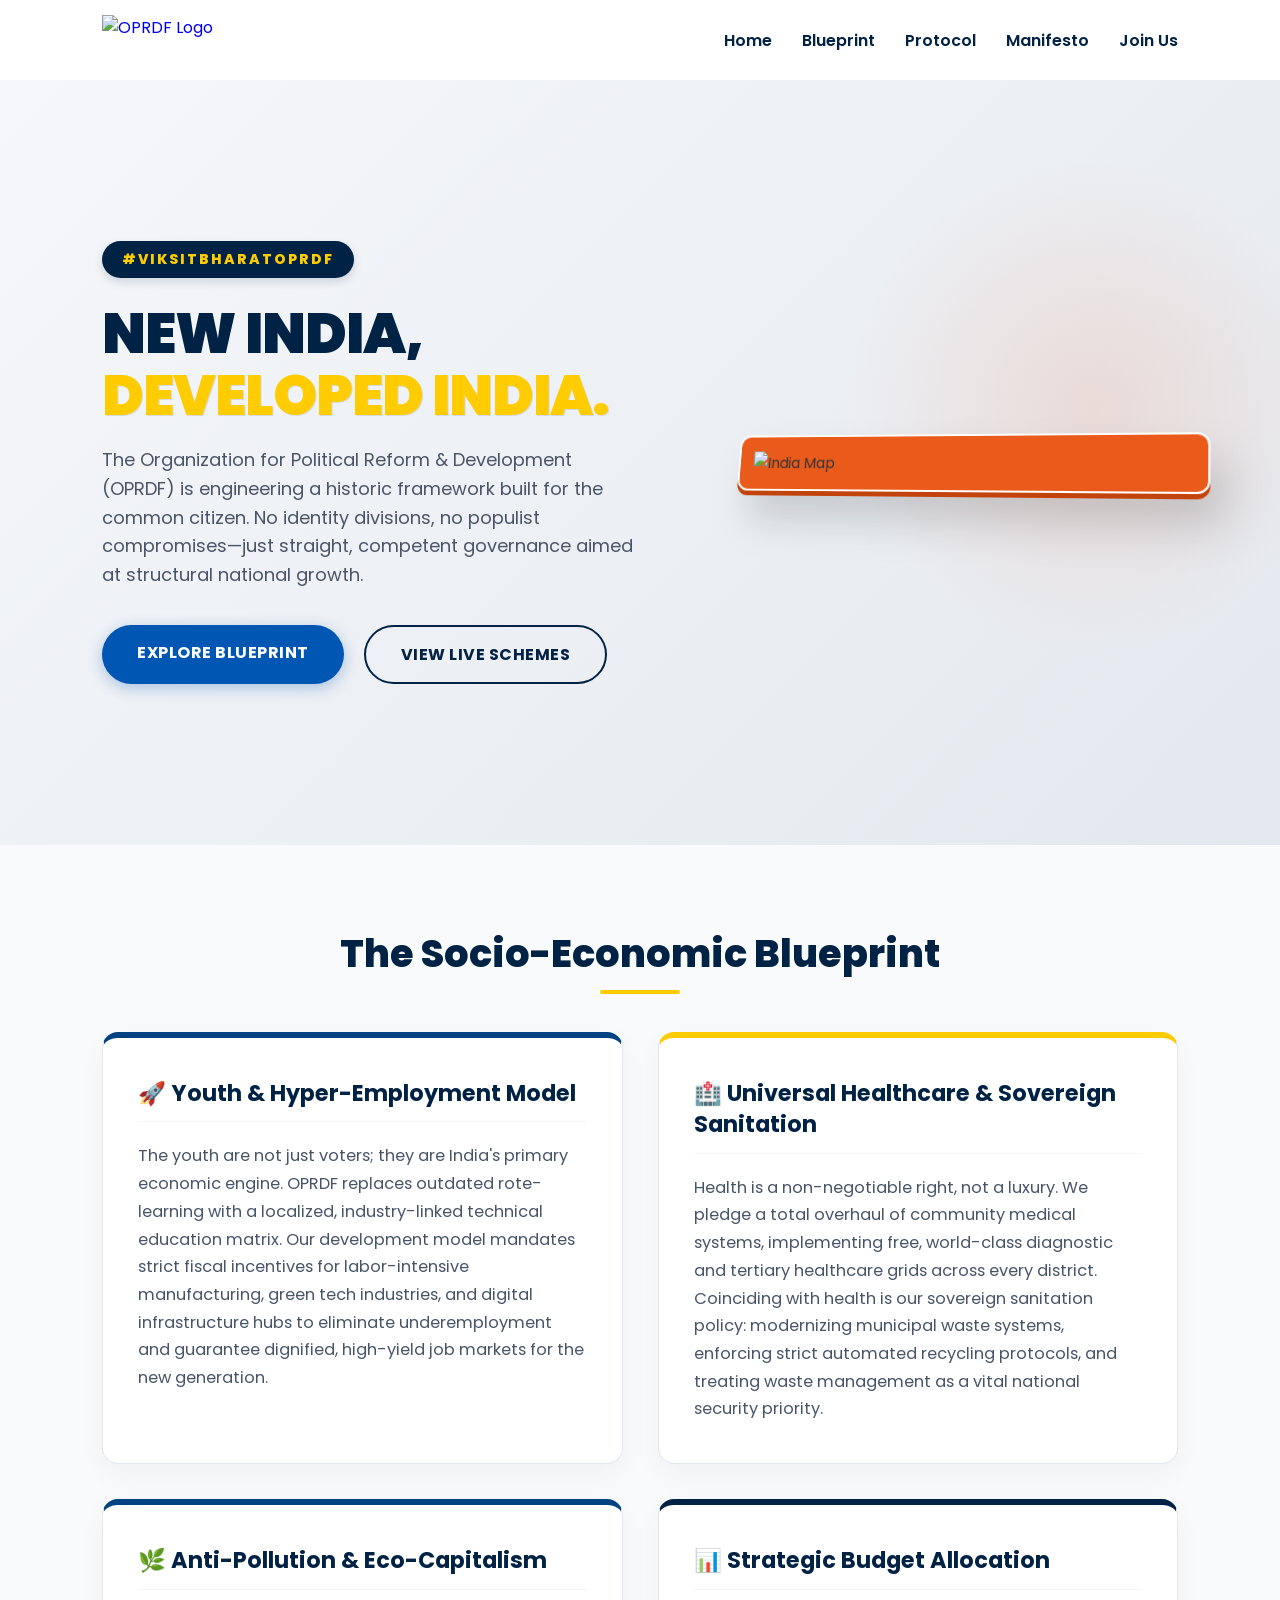
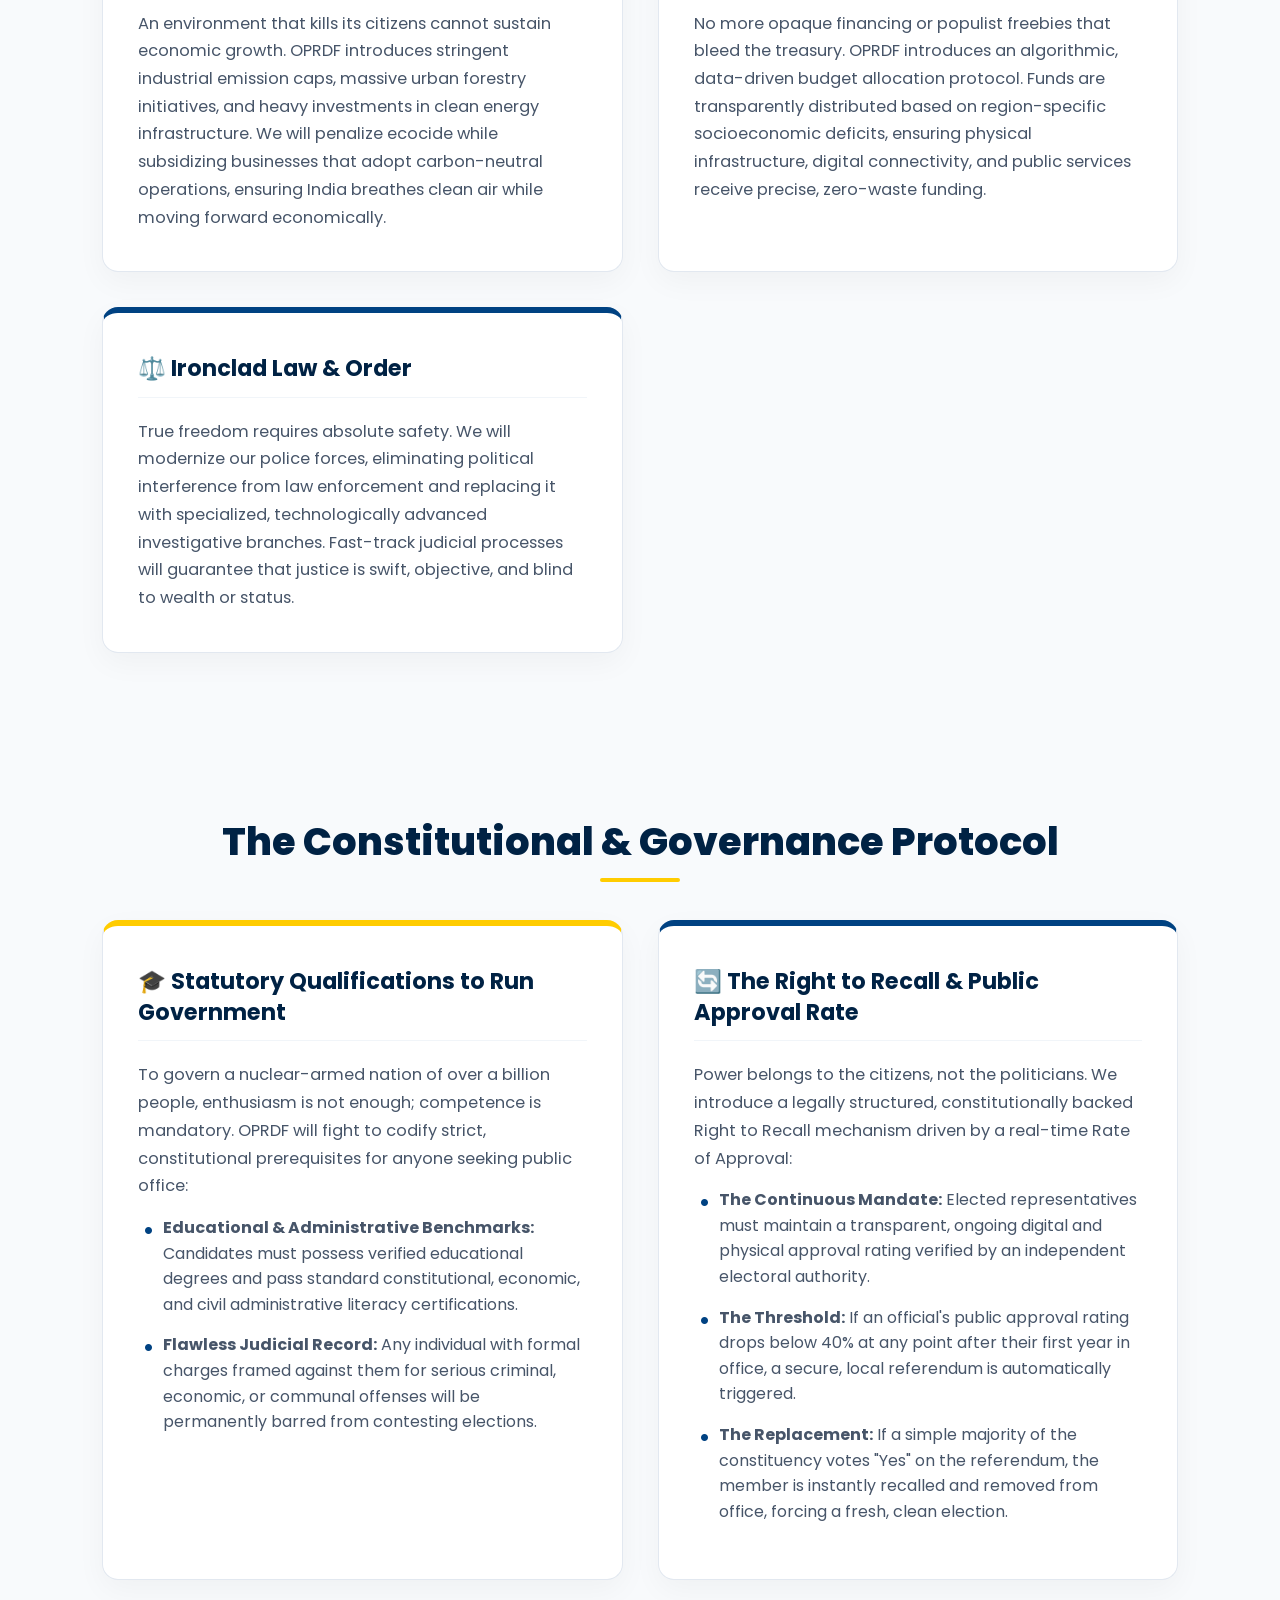
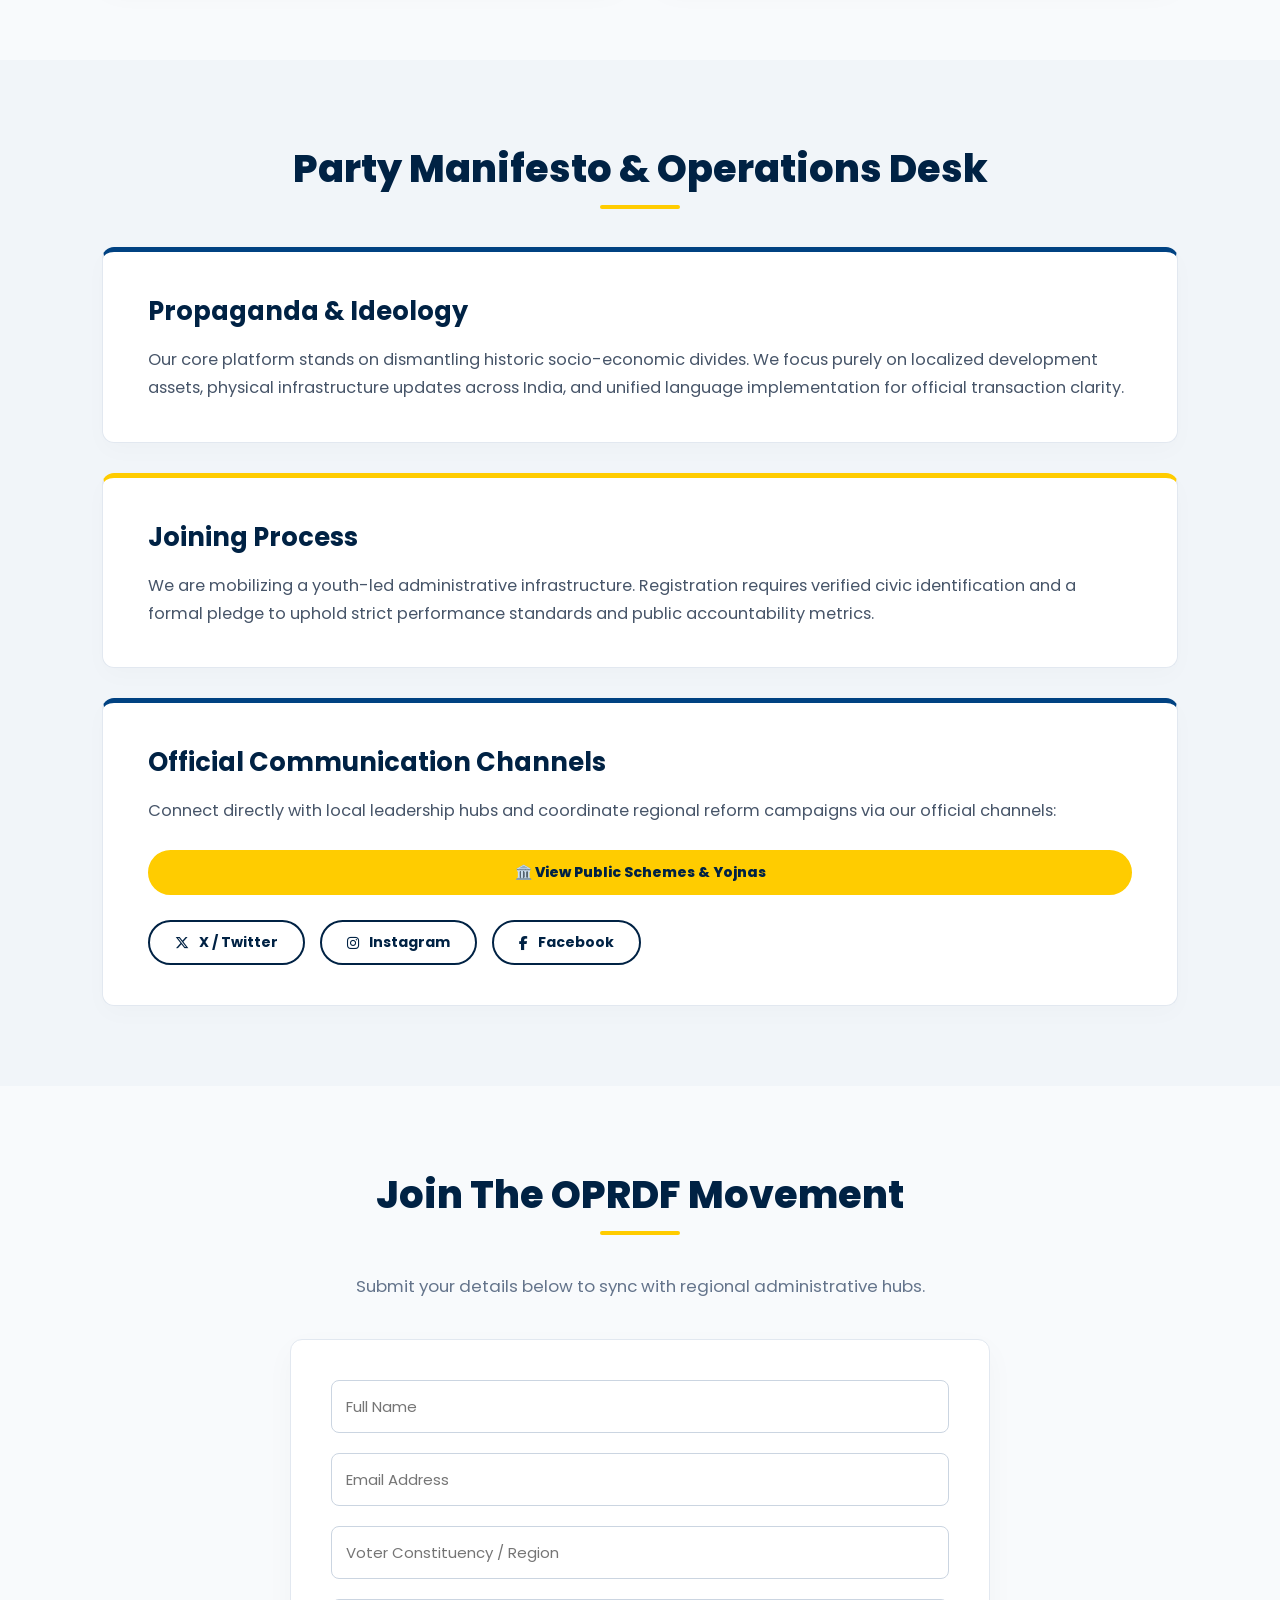
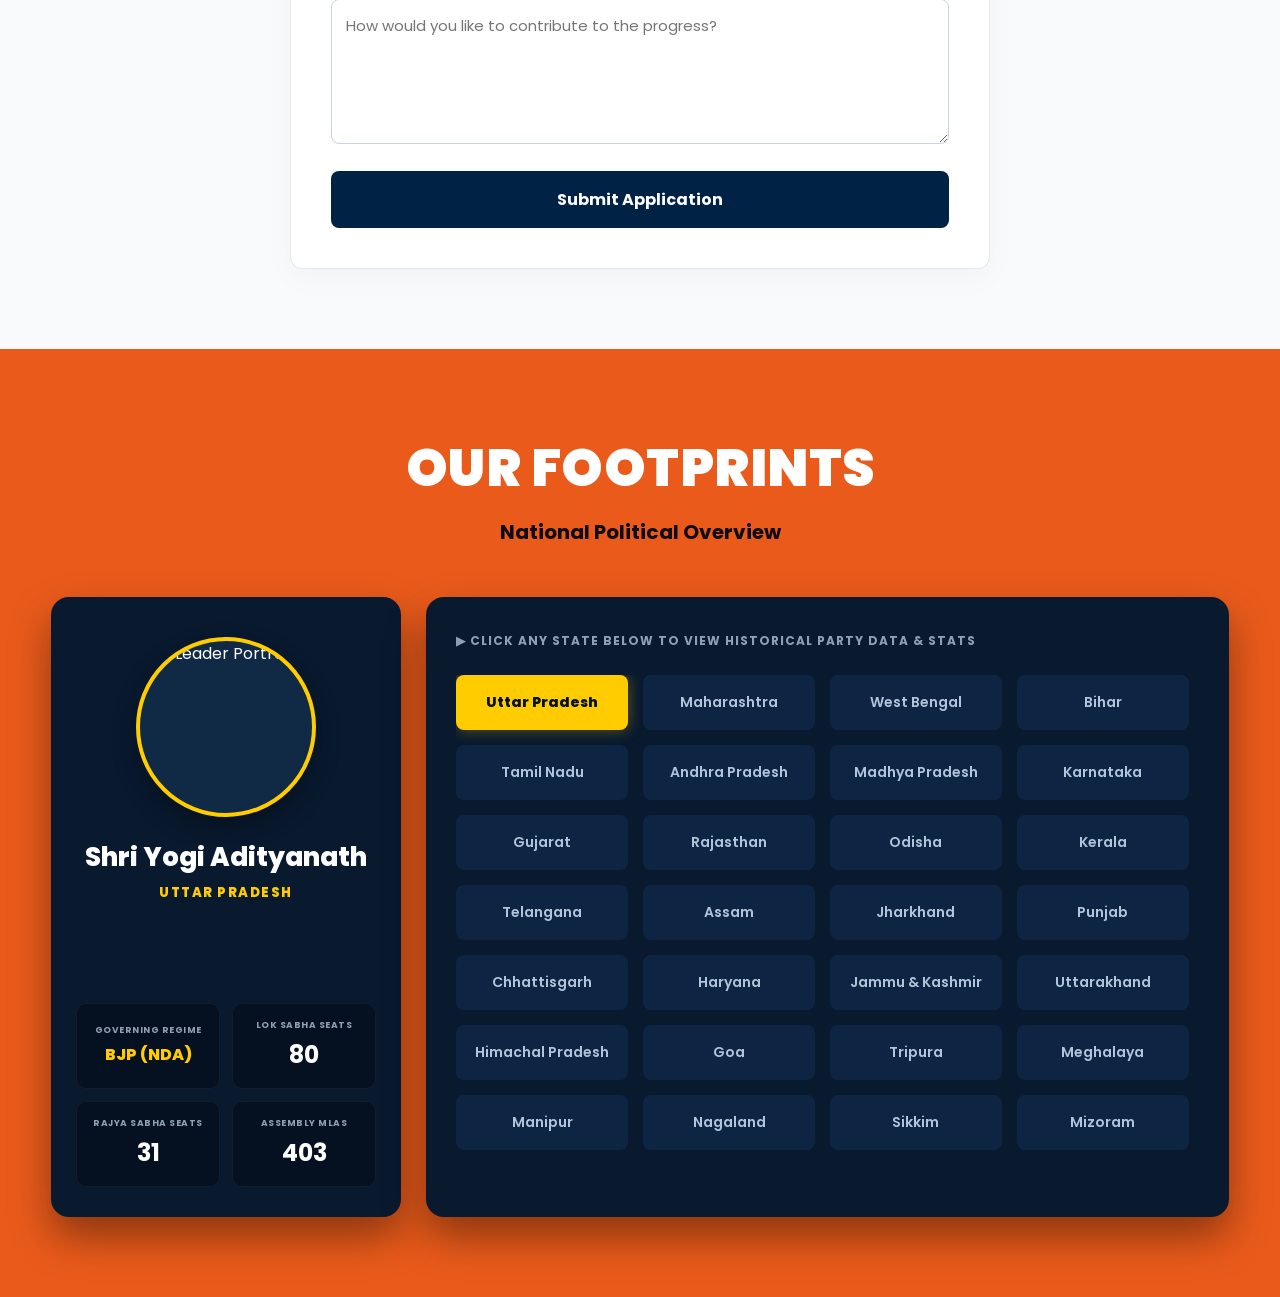
==== index.html @ 4ac74542 "Update index.html" ====
<!DOCTYPE html>
<html lang="en">
<head>
    <meta charset="UTF-8">
    <meta name="viewport" content="width=device-width, initial-scale=1.0">
    <title>OPRDF | Organization for Political Reform & Development</title>
    <!-- Font Awesome Icons -->
    <link rel="stylesheet" href="https://cdnjs.cloudflare.com/ajax/libs/font-awesome/6.4.2/css/all.min.css">
    <!-- Google Fonts -->
    <link href="https://fonts.googleapis.com/css2?family=Poppins:wght@400;600;700;800&display=swap" rel="stylesheet">
    <link rel="stylesheet" href="style.css">
</head>
<body>

    <!-- Header / Navbar Section -->
    <header class="header">
        <nav class="navbar">
            <a href="#" class="nav-logo">
                <!-- FIXED LOGO PATH BASED ON YOUR IMAGE LINK SCRIPT -->
                <img src="ChatGPT Image May 27, 2026, 12_05_41 AM_2.png" alt="OPRDF Logo" class="logo-img" style="height: 50px; max-width: 100%; object-fit: contain;">
            </a>
            <ul class="nav-menu">
                <li class="nav-item"><a href="#home" class="nav-link">Home</a></li>
                <li class="nav-item"><a href="#blueprint" class="nav-link">Blueprint</a></li>
                <li class="nav-item"><a href="#protocol" class="nav-link">Protocol</a></li>
                <li class="nav-item"><a href="#manifesto" class="nav-link">Manifesto</a></li>
                <li class="nav-item"><a href="#join" class="nav-link">Join Us</a></li>
            </ul>
        </nav>
    </header>

    <!-- Custom Wide-Screen Welcome Banner Block -->
    <style>
        .welcome-hero {
            position: relative;
            width: 100%;
            min-height: 85vh;
            background: linear-gradient(135deg, #f5f7fa 0%, #e4e8ee 100%);
            display: flex;
            align-items: center;
            padding: 40px 8%;
            overflow: hidden;
        }

        .welcome-container {
            max-width: 55%;
            z-index: 5;
        }

        .welcome-badge {
            display: inline-block;
            background: #002244;
            color: #ffcc00;
            font-size: 14px;
            font-weight: 800;
            text-transform: uppercase;
            padding: 8px 20px;
            border-radius: 30px;
            margin-bottom: 25px;
            letter-spacing: 2px;
            box-shadow: 0 4px 10px rgba(0, 34, 68, 0.15);
        }

        .welcome-container h1 {
            font-size: 56px;
            font-weight: 900;
            line-height: 1.1;
            color: #002244;
            margin-bottom: 20px;
            text-transform: uppercase;
            letter-spacing: -1px;
        }

        .welcome-container h1 span {
            color: #ffcc00;
            display: block;
            text-shadow: 1px 1px 0px rgba(0, 0, 0, 0.1);
        }

        .welcome-description {
            font-size: 18px;
            color: #4a5568;
            line-height: 1.6;
            margin-bottom: 35px;
            max-width: 90%;
        }

        .welcome-cta-group {
            display: flex;
            gap: 20px;
            flex-wrap: wrap;
        }

        .welcome-btn {
            padding: 15px 35px;
            font-size: 16px;
            font-weight: 700;
            border-radius: 30px;
            text-decoration: none;
            transition: 0.3s cubic-bezier(0.25, 0.8, 0.25, 1);
            text-transform: uppercase;
            letter-spacing: 0.5px;
        }

        .welcome-btn-primary {
            background: #0056b3;
            color: white;
            box-shadow: 0 4px 15px rgba(0, 86, 179, 0.3);
        }

        .welcome-btn-primary:hover {
            background: #002244;
            transform: translateY(-2px);
        }

        .welcome-btn-secondary {
            background: transparent;
            color: #002244;
            border: 2px solid #002244;
        }

        .welcome-btn-secondary:hover {
            background: #002244;
            color: white;
            transform: translateY(-2px);
        }

        /* 3D MAP REPLACEMENT WRAPPER */
        .map-3d-wrapper {
            position: absolute;
            right: 6%;
            top: 50%;
            transform: translateY(-50%) perspective(1000px) rotateY(-15deg) rotateX(10deg);
            width: 38%;
            height: auto;
            z-index: 2;
            filter: drop-shadow(15px 25px 20px rgba(0,0,0,0.15));
            transition: transform 0.5s ease;
        }
        
        .map-3d-wrapper:hover {
            transform: translateY(-52%) perspective(1000px) rotateY(-8deg) rotateX(5deg);
        }

        .map-3d-wrapper img {
            width: 100%;
            height: auto;
            display: block;
        }

        .bg-circle-accent {
            position: absolute;
            right: -5%;
            top: 10%;
            width: 500px;
            height: 500px;
            background: radial-gradient(circle, rgba(234, 91, 27, 0.12) 0%, transparent 70%);
            border-radius: 50%;
            z-index: 1;
        }

        @media (max-width: 992px) {
            .welcome-hero { padding: 80px 5%; min-height: auto; }
            .welcome-container { max-width: 100%; text-align: center; }
            .welcome-description { max-width: 100%; }
            .welcome-cta-group { justify-content: center; }
            .map-3d-wrapper { display: none; }
        }
    </style>

    <section class="welcome-hero" id="home">
        <div class="bg-circle-accent"></div>
        <div class="welcome-container">
            <span class="welcome-badge">#ViksitBharatOPRDF</span>
            <h1>New India, <span>Developed India.</span></h1>
            <p class="welcome-description">
                The Organization for Political Reform & Development (OPRDF) is engineering a historic framework built for the common citizen. No identity divisions, no populist compromises—just straight, competent governance aimed at structural national growth.
            </p>
            <div class="welcome-cta-group">
                <a href="#blueprint" class="welcome-btn welcome-btn-primary">Explore Blueprint</a>
                <a href="schemes.html" class="welcome-btn welcome-btn-secondary">View Live Schemes</a>
            </div>
        </div>
        
        <!-- REPLACED SILHOUETTE WITH A 3D-ORIENTED, ORANGE, WHITE-BORDERED MAP OF INDIA -->
        <div class="map-3d-wrapper">
            <img src="https://raw.githubusercontent.com/Anujsharma635/India-map-with-all-states-SVG/main/India_Map.svg" alt="India Map" style="filter: drop-shadow(0px 5px 0px #c2430c); background-color: #ea5b1b; padding: 15px; border-radius: 12px; border: 2px solid #ffffff;">
        </div>
    </section>

    <!-- SECTION: THE SOCIO-ECONOMIC BLUEPRINT -->
    <section class="blueprint-section" id="blueprint">
        <h2 class="section-title">The Socio-Economic Blueprint</h2>
        <div class="card-grid">
            <div class="protocol-card card-blue">
                <h3>🚀 Youth & Hyper-Employment Model</h3>
                <p>The youth are not just voters; they are India's primary economic engine. OPRDF replaces outdated rote-learning with a localized, industry-linked technical education matrix. Our development model mandates strict fiscal incentives for labor-intensive manufacturing, green tech industries, and digital infrastructure hubs to eliminate underemployment and guarantee dignified, high-yield job markets for the new generation.</p>
            </div>
            <div class="protocol-card card-yellow">
                <h3>🏥 Universal Healthcare & Sovereign Sanitation</h3>
                <p>Health is a non-negotiable right, not a luxury. We pledge a total overhaul of community medical systems, implementing free, world-class diagnostic and tertiary healthcare grids across every district. Coinciding with health is our sovereign sanitation policy: modernizing municipal waste systems, enforcing strict automated recycling protocols, and treating waste management as a vital national security priority.</p>
            </div>
            <div class="protocol-card card-blue">
                <h3>🌿 Anti-Pollution & Eco-Capitalism</h3>
                <p>An environment that kills its citizens cannot sustain economic growth. OPRDF introduces stringent industrial emission caps, massive urban forestry initiatives, and heavy investments in clean energy infrastructure. We will penalize ecocide while subsidizing businesses that adopt carbon-neutral operations, ensuring India breathes clean air while moving forward economically.</p>
            </div>
            <div class="protocol-card card-blue-dark">
                <h3>📊 Strategic Budget Allocation</h3>
                <p>No more opaque financing or populist freebies that bleed the treasury. OPRDF introduces an algorithmic, data-driven budget allocation protocol. Funds are transparently distributed based on region-specific socioeconomic deficits, ensuring physical infrastructure, digital connectivity, and public services receive precise, zero-waste funding.</p>
            </div>
            <div class="protocol-card card-blue">
                <h3>⚖️ Ironclad Law & Order</h3>
                <p>True freedom requires absolute safety. We will modernize our police forces, eliminating political interference from law enforcement and replacing it with specialized, technologically advanced investigative branches. Fast-track judicial processes will guarantee that justice is swift, objective, and blind to wealth or status.</p>
            </div>
        </div>
    </section>

    <!-- SECTION: THE CONSTITUTIONAL & GOVERNANCE PROTOCOL -->
    <section class="protocol-section" id="protocol">
        <h2 class="section-title">The Constitutional & Governance Protocol</h2>
        <div class="card-grid cols-2">
            <div class="protocol-card card-yellow">
                <h3>🎓 Statutory Qualifications to Run Government</h3>
                <p>To govern a nuclear-armed nation of over a billion people, enthusiasm is not enough; competence is mandatory. OPRDF will fight to codify strict, constitutional prerequisites for anyone seeking public office:</p>
                <ul>
                    <li><strong>Educational & Administrative Benchmarks:</strong> Candidates must possess verified educational degrees and pass standard constitutional, economic, and civil administrative literacy certifications.</li>
                    <li><strong>Flawless Judicial Record:</strong> Any individual with formal charges framed against them for serious criminal, economic, or communal offenses will be permanently barred from contesting elections.</li>
                </ul>
            </div>
            <div class="protocol-card card-blue">
                <h3>🔄 The Right to Recall & Public Approval Rate</h3>
                <p>Power belongs to the citizens, not the politicians. We introduce a legally structured, constitutionally backed Right to Recall mechanism driven by a real-time Rate of Approval:</p>
                <ul>
                    <li><strong>The Continuous Mandate:</strong> Elected representatives must maintain a transparent, ongoing digital and physical approval rating verified by an independent electoral authority.</li>
                    <li><strong>The Threshold:</strong> If an official's public approval rating drops below 40% at any point after their first year in office, a secure, local referendum is automatically triggered.</li>
                    <li><strong>The Replacement:</strong> If a simple majority of the constituency votes "Yes" on the referendum, the member is instantly recalled and removed from office, forcing a fresh, clean election.</li>
                </ul>
            </div>
        </div>
    </section>

    <!-- Party Manifesto & Operations Desk Section -->
    <section class="manifesto-section" id="manifesto">
        <h2 class="section-title">Party Manifesto & Operations Desk</h2>
        <div class="manifesto-stack">
            <div class="desk-card border-blue">
                <h3>Propaganda & Ideology</h3>
                <p>Our core platform stands on dismantling historic socio-economic divides. We focus purely on localized development assets, physical infrastructure updates across India, and unified language implementation for official transaction clarity.</p>
            </div>
            <div class="desk-card border-yellow">
                <h3>Joining Process</h3>
                <p>We are mobilizing a youth-led administrative infrastructure. Registration requires verified civic identification and a formal pledge to uphold strict performance standards and public accountability metrics.</p>
            </div>
            <div class="desk-card border-blue">
                <h3>Official Communication Channels</h3>
                <p>Connect directly with local leadership hubs and coordinate regional reform campaigns via our official channels:</p>
                <div class="social-box" style="margin-bottom: 15px;">
                    <a href="schemes.html" class="social-btn" style="background: #ffcc00; color: #002244; border-color: #ffcc00; font-weight: 800; width: 100%; display: block; text-align: center;">🏛️ View Public Schemes & Yojnas</a>
                </div>
                <div class="social-box">
                    <a href="https://x.com/OPRF85" target="_blank" class="social-btn"><i class="fab fa-x-twitter"></i> X / Twitter</a>
                    <a href="https://www.instagram.com/oprf85?igsh=MXFiMnk3N3o0d3JrNw==" target="_blank" class="social-btn"><i class="fab fa-instagram"></i> Instagram</a>
                    <a href="https://www.facebook.com/share/1HvWFKggaj/" target="_blank" class="social-btn"><i class="fab fa-facebook-f"></i> Facebook</a>
                </div>
            </div>
        </div>
    </section>

    <!-- Join The Movement Contact Form Section -->
    <section class="contact-section" id="join">
        <div class="contact-container">
            <h2 class="section-title">Join The OPRDF Movement</h2>
            <p class="contact-subtitle">Submit your details below to sync with regional administrative hubs.</p>
            <form class="contact-form" action="https://api.web3forms.com/submit" method="POST">
                <input type="hidden" name="access_key" value="6502e3ec-3cf4-4b66-96d8-5977c6d77f4b">
                <input type="hidden" name="subject" value="New OPRDF Movement Application!">
                <input type="checkbox" name="botcheck" class="hidden" style="display: none;">
                <div class="form-group">
                    <input type="text" name="Full Name" placeholder="Full Name" required>
                </div>
                <div class="form-group">
                    <input type="email" name="Email Address" placeholder="Email Address" required>
                </div>
                <div class="form-group">
                    <input type="text" name="Voter Constituency" placeholder="Voter Constituency / Region" required>
                </div>
                <div class="form-group">
                    <textarea name="Contribution Plan" placeholder="How would you like to contribute to the progress?" rows="5" required></textarea>
                </div>
                <button type="submit" class="form-submit-btn">Submit Application</button>
            </form>
        </div>
    </section>

    <!-- SECTION: DYNAMIC NATIONAL FOOTPRINTS MATRIX -->
    <style>
        .footprints-section {
            background: #ea5b1b; 
            background-image: linear-gradient(rgba(234, 91, 27, 0.92), rgba(234, 91, 27, 0.92)), url('https://raw.githubusercontent.com/Anujsharma635/India-map-with-all-states-SVG/main/India_Map.svg');
            background-size: cover;
            background-position: center;
            background-repeat: no-repeat;
            color: white;
            padding: 80px 4%;
            font-family: 'Segoe UI', Arial, sans-serif;
            position: relative;
        }

        .footprints-title-area {
            text-align: center;
            margin-bottom: 50px;
        }

        .footprints-title-area h2 {
            font-size: 52px;
            font-weight: 900;
            text-transform: uppercase;
            letter-spacing: 0.5px;
            margin: 0 0 10px 0;
            color: #ffffff;
        }

        .footprints-title-area p {
            color: #0d0c16;
            font-size: 20px;
            font-weight: 700;
            margin: 0;
        }

        .dashboard-layout {
            display: grid;
            grid-template-columns: 350px 1fr;
            gap: 25px;
            max-width: 1350px;
            margin: 0 auto;
        }

        .profile-display-card {
            background: #09192e;
            border-radius: 18px;
            padding: 40px 25px 30px 25px;
            display: flex;
            flex-direction: column;
            align-items: center;
            justify-content: flex-start;
            box-shadow: 0 20px 40px rgba(0,0,0,0.4);
            box-sizing: border-box;
        }

        .cm-portrait-container {
            text-align: center;
            width: 100%;
            margin-bottom: 35px;
        }

        .cm-image-frame {
            width: 180px;
            height: 180px;
            border-radius: 50%;
            border: 4px solid #ffcc00;
            margin: 0 auto 25px auto;
            background: #102a45; 
            display: flex;
            align-items: center;
            justify-content: center;
            overflow: hidden;
            box-shadow: 0 10px 25px rgba(0,0,0,0.3);
        }

        .cm-image-frame img {
            width: 100%;
            height: 100%;
            object-fit: cover;
        }

        .cm-name-label {
            font-size: 26px;
            font-weight: 800;
            color: #ffffff;
            margin-bottom: 8px;
            line-height: 1.2;
        }

        .cm-designation {
            font-size: 13px;
            color: #ffcc00;
            font-weight: 800;
            text-transform: uppercase;
            letter-spacing: 1.5px;
        }

        .profile-stats-grid {
            width: 100%;
            display: grid;
            grid-template-columns: repeat(2, 1fr);
            gap: 12px;
            margin-top: auto;
        }

        .stat-metric-box {
            background: #051020;
            padding: 16px 10px;
            border-radius: 10px;
            text-align: center;
            box-sizing: border-box;
            display: flex;
            flex-direction: column;
            justify-content: center;
            align-items: center;
            min-height: 85px;
        }

        .stat-metric-box span {
            display: block;
            font-size: 9px;
            color: #8fa0b5;
            font-weight: 700;
            text-transform: uppercase;
            letter-spacing: 0.5px;
            margin-bottom: 6px;
            line-height: 1.2;
        }

        .stat-metric-box strong {
            display: block;
            font-size: 24px;
            color: white;
            font-weight: 700;
        }

        .stat-metric-box .regime-text {
            font-size: 13px;
            color: #ffcc00;
            font-weight: 800;
        }

        .map-selection-interface {
            background: #09192e;
            border-radius: 18px;
            padding: 35px 30px;
            box-shadow: 0 20px 40px rgba(0,0,0,0.4);
            box-sizing: border-box;
            display: flex;
            flex-direction: column;
        }

        .interface-instruction {
            font-size: 12px;
            text-transform: uppercase;
            letter-spacing: 1px;
            color: #8fa0b5;
            margin-bottom: 25px;
            font-weight: 700;
        }

        .states-interactive-grid {
            display: grid;
            grid-template-columns: repeat(4, 1fr);
            gap: 15px;
            max-height: 480px;
            overflow-y: auto;
            padding-right: 10px;
        }

        .states-interactive-grid::-webkit-scrollbar {
            width: 6px;
        }
        .states-interactive-grid::-webkit-scrollbar-track {
            background: #051020;
            border-radius: 4px;
        }
        .states-interactive-grid::-webkit-scrollbar-thumb {
            background: #1b355a;
            border-radius: 4px;
        }

        .state-clickable-card {
            background: #0d2543;
            padding: 18px 10px;
            border-radius: 8px;
            text-align: center;
            cursor: pointer;
            transition: all 0.15s ease;
            font-size: 14px;
            font-weight: 600;
            color: #b1c4da;
            display: flex;
            align-items: center;
            justify-content: center;
            box-sizing: border-box;
            min-height: 55px;
        }

        .state-clickable-card:hover {
            background: #12335c;
            color: #ffffff;
        }

        .state-clickable-card.active-state {
            background: #ffcc00;
            color: #051020;
            font-weight: 800;
            box-shadow: 0 0 15px rgba(255, 204, 0, 0.35);
        }

        @media (max-width: 1150px) {
            .states-interactive-grid { grid-template-columns: repeat(3, 1fr); }
        }

        @media (max-width: 992px) {
            .dashboard-layout { grid-template-columns: 1fr; gap: 30px; }
            .profile-display-card { min-height: auto; }
            .states-interactive-grid { grid-template-columns: repeat(4, 1fr); }
        }

        @media (max-width: 768px) {
            .states-interactive-grid { grid-template-columns: repeat(2, 1fr); }
            .footprints-title-area h2 { font-size: 38px; }
        }
    </style>

    <section class="footprints-section" id="footprints">
        <div class="footprints-title-area">
            <h2>Our Footprints</h2>
            <p>National Political Overview</p>
        </div>

        <div class="dashboard-layout">
            <div class="profile-display-card" id="displayCard">
                <div class="cm-portrait-container">
                    <div class="cm-image-frame" id="imageFrame">
                        <img id="cmImage" src="" alt="Leader Portrait" crossorigin="anonymous">
                    </div>
                    <div class="cm-name-label" id="cmName">-</div>
                    <div class="cm-designation" id="stateLabel">-</div>
                </div>

                <div class="profile-stats-grid">
                    <div class="stat-metric-box">
                        <span>Governing Regime</span>
                        <strong id="partyLabel" class="regime-text">-</strong>
                    </div>
                    <div class="stat-metric-box">
                        <span>Lok Sabha Seats</span>
                        <strong id="lsSeats">-</strong>
                    </div>
                    <div class="stat-metric-box">
                        <span>Rajya Sabha Seats</span>
                        <strong id="rsSeats">-</strong>
                    </div>
                    <div class="stat-metric-box">
                        <span>Assembly MLAs</span>
                        <strong id="mlaSeats">-</strong>
                    </div>
                </div>
            </div>

            <div class="map-selection-interface">
                <div class="interface-instruction">
                    ▶ CLICK ANY STATE BELOW TO VIEW HISTORICAL PARTY DATA & STATS
                </div>
                
                <div class="states-interactive-grid">
                    <div class="state-clickable-card active-state" id="btn-UP" onclick="loadState('UP', this)">Uttar Pradesh</div>
                    <div class="state-clickable-card" id="btn-MH" onclick="loadState('MH', this)">Maharashtra</div>
                    <div class="state-clickable-card" id="btn-WB" onclick="loadState('WB', this)">West Bengal</div>
                    <div class="state-clickable-card" id="btn-BR" onclick="loadState('BR', this)">Bihar</div>
                    <div class="state-clickable-card" id="btn-TN" onclick="loadState('TN', this)">Tamil Nadu</div>
                    <div class="state-clickable-card" id="btn-AP" onclick="loadState('AP', this)">Andhra Pradesh</div>
                    <div class="state-clickable-card" id="btn-MP" onclick="loadState('MP', this)">Madhya Pradesh</div>
                    <div class="state-clickable-card" id="btn-KA" onclick="loadState('KA', this)">Karnataka</div>
                    <div class="state-clickable-card" id="btn-GJ" onclick="loadState('GJ', this)">Gujarat</div>
                    <div class="state-clickable-card" id="btn-RJ" onclick="loadState('RJ', this)">Rajasthan</div>
                    <div class="state-clickable-card" id="btn-OR" onclick="loadState('OR', this)">Odisha</div>
                    <div class="state-clickable-card" id="btn-KL" onclick="loadState('KL', this)">Kerala</div>
                    <div class="state-clickable-card" id="btn-TS" onclick="loadState('TS', this)">Telangana</div>
                    <div class="state-clickable-card" id="btn-AS" onclick="loadState('AS', this)">Assam</div>
                    <div class="state-clickable-card" id="btn-JH" onclick="loadState('JH', this)">Jharkhand</div>
                    <div class="state-clickable-card" id="btn-PB" onclick="loadState('PB', this)">Punjab</div>
                    <div class="state-clickable-card" id="btn-CT" onclick="loadState('CT', this)">Chhattisgarh</div>
                    <div class="state-clickable-card" id="btn-HR" onclick="loadState('HR', this)">Haryana</div>
                    <div class="state-clickable-card" id="btn-JK" onclick="loadState('JK', this)">Jammu & Kashmir</div>
                    <div class="state-clickable-card" id="btn-UK" onclick="loadState('UK', this)">Uttarakhand</div>
                    <div class="state-clickable-card" id="btn-HP" onclick="loadState('HP', this)">Himachal Pradesh</div>
                    <div class="state-clickable-card" id="btn-GA" onclick="loadState('GA', this)">Goa</div>
                    <div class="state-clickable-card" id="btn-TR" onclick="loadState('TR', this)">Tripura</div>
                    <div class="state-clickable-card" id="btn-ML" onclick="loadState('ML', this)">Meghalaya</div>
                    <div class="state-clickable-card" id="btn-MN" onclick="loadState('MN', this)">Manipur</div>
                    <div class="state-clickable-card" id="btn-NL" onclick="loadState('NL', this)">Nagaland</div>
                    <div class="state-clickable-card" id="btn-SK" onclick="loadState('SK', this)">Sikkim</div>
                    <div class="state-clickable-card" id="btn-MZ" onclick="loadState('MZ', this)">Mizoram</div>
                    <div class="state-clickable-card" id="btn-AR" onclick="loadState('AR', this)">Arunachal Pradesh</div>
                </div>
            </div>
        </div>
    </section>

    <script>
        const comprehensiveIndiaMap = {
            UP: { name: "Shri Yogi Adityanath", state: "Uttar Pradesh", party: "BJP (NDA)", ls: "80", rs: "31", mla: "403", img: "https://upload.wikimedia.org/wikipedia/commons/thumb/1/10/Yogi_Adityanath_Official_Portrait_2022.jpg/480px-Yogi_Adityanath_Official_Portrait_2022.jpg" },
            MH: { name: "Shri Devendra Fadnavis", state: "Maharashtra", party: "BJP (NDA)", ls: "48", rs: "19", mla: "288", img: "https://upload.wikimedia.org/wikipedia/commons/thumb/a/a2/Devendra_Fadnavis_clean_portrait.jpg/480px-Devendra_Fadnavis_clean_portrait.jpg" },
            WB: { name: "Smt. Mamata Banerjee", state: "West Bengal", party: "AITC (INDIA)", ls: "42", rs: "16", mla: "294", img: "https://upload.wikimedia.org/wikipedia/commons/thumb/5/5a/Mamata_Banerjee_World_Economic_Forum_2018.jpg/480px-Mamata_Banerjee_World_Economic_Forum_2018.jpg" },
            BR: { name: "Shri Nitish Kumar", state: "Bihar", party: "JD(U) (NDA)", ls: "40", rs: "16", mla: "243", img: "https://upload.wikimedia.org/wikipedia/commons/thumb/e/e5/Nitish_Kumar_Portrait.jpg/480px-Nitish_Kumar_Portrait.jpg" },
            TN: { name: "Shri M. K. Stalin", state: "Tamil Nadu", party: "DMK (INDIA)", ls: "39", rs: "18", mla: "234", img: "https://upload.wikimedia.org/wikipedia/commons/thumb/6/6a/M._K._Stalin.jpg/480px-M._K._Stalin.jpg" },
            AP: { name: "Shri N. Chandrababu Naidu", state: "Andhra Pradesh", party: "TDP (NDA)", ls: "25", rs: "11", mla: "175", img: "https://upload.wikimedia.org/wikipedia/commons/thumb/5/58/N_Chandrababu_Naidu.jpg/480px-N_Chandrababu_Naidu.jpg" },
            MP: { name: "Shri Mohan Yadav", state: "Madhya Pradesh", party: "BJP (NDA)", ls: "29", rs: "11", mla: "230", img: "https://upload.wikimedia.org/wikipedia/commons/thumb/d/d1/Dr._Mohan_Yadav_Official_Portrait.jpg/480px-Dr._Mohan_Yadav_Official_Portrait.jpg" },
            KA: { name: "Shri Siddaramaiah", state: "Karnataka", party: "INC (INDIA)", ls: "28", rs: "12", mla: "224", img: "https://upload.wikimedia.org/wikipedia/commons/thumb/0/03/Siddaramaiah_2023.jpg/480px-Siddaramaiah_2023.jpg" },
            GJ: { name: "Shri Bhupendra Patel", state: "Gujarat", party: "BJP (NDA)", ls: "26", rs: "11", mla: "182", img: "https://upload.wikimedia.org/wikipedia/commons/thumb/a/ab/Bhupendrabhai_Patel_Portrait.jpg/480px-Bhupendrabhai_Patel_Portrait.jpg" },
            RJ: { name: "Shri Bhajan Lal Sharma", state: "Rajasthan", party: "BJP (NDA)", ls: "25", rs: "10", mla: "200", img: "https://upload.wikimedia.org/wikipedia/commons/thumb/1/13/Bhajan_Lal_Sharma_Portrait.jpg/480px-Bhajan_Lal_Sharma_Portrait.jpg" },
            OR: { name: "Shri Mohan Charan Majhi", state: "Odisha", party: "BJP (NDA)", ls: "21", rs: "10", mla: "147", img: "https://upload.wikimedia.org/wikipedia/commons/thumb/8/87/Mohan_Charan_Majhi.jpg/480px-Mohan_Charan_Majhi.jpg" },
            KL: { name: "Shri Pinarayi Vijayan", state: "Kerala", party: "CPI(M)", ls: "20", rs: "9", mla: "140", img: "https://upload.wikimedia.org/wikipedia/commons/thumb/2/23/Pinarayi_Vijayan_Official.jpg/480px-Pinarayi_Vijayan_Official.jpg" },
            TS: { name: "Shri A. Revanth Reddy", state: "Telangana", party: "INC (INDIA)", ls: "17", rs: "7", mla: "119", img: "https://upload.wikimedia.org/wikipedia/commons/thumb/a/ad/Anumula_Revanth_Reddy.jpg/480px-Anumula_Revanth_Reddy.jpg" },
            AS: { name: "Shri Himanta Biswa Sarma", state: "Assam", party: "BJP (NDA)", ls: "14", rs: "7", mla: "126", img: "https://upload.wikimedia.org/wikipedia/commons/thumb/f/f6/Himanta_Biswa_Sarma_in_2021.jpg/480px-Himanta_Biswa_Sarma_in_2021.jpg" },
            JH: { name: "Shri Hemant Soren", state: "Jharkhand", party: "JMM (INDIA)", ls: "14", rs: "6", mla: "81", img: "https://upload.wikimedia.org/wikipedia/commons/thumb/e/e0/Hemant_Soren_Official.jpg/480px-Hemant_Soren_Official.jpg" },
            PB: { name: "Shri Bhagwant Singh Mann", state: "Punjab", party: "AAP", ls: "13", rs: "7", mla: "117", img: "https://upload.wikimedia.org/wikipedia/commons/thumb/6/69/Bhagwant_Mann_2022.jpg/480px-Bhagwant_Mann_2022.jpg" },
            CT: { name: "Shri Vishnu Deo Sai", state: "Chhattisgarh", party: "BJP (NDA)", ls: "11", rs: "5", mla: "90", img: "https://upload.wikimedia.org/wikipedia/commons/thumb/6/62/Vishnu_Deo_Sai.jpg/480px-Vishnu_Deo_Sai.jpg" },
            HR: { name: "Shri Nayab Singh Saini", state: "Haryana", party: "BJP (NDA)", ls: "10", rs: "5", mla: "90", img: "https://upload.wikimedia.org/wikipedia/commons/thumb/c/ca/Nayab_Singh_Saini.jpg/480px-Nayab_Singh_Saini.jpg" },
            JK: { name: "Shri Omar Abdullah", state: "Jammu & Kashmir", party: "JKNC", ls: "5", rs: "4", mla: "90", img: "https://upload.wikimedia.org/wikipedia/commons/thumb/b/b2/Omar_Abdullah_WEF_2010.jpg/480px-Omar_Abdullah_WEF_2010.jpg" }
        };

        function loadState(code, element) {
            const data = comprehensiveIndiaMap[code];
            if (!data) return;
            
            document.getElementById('cmName').innerText = data.name;
            document.getElementById('stateLabel').innerText = data.state;
            document.getElementById('partyLabel').innerText = data.party;
            document.getElementById('lsSeats').innerText = data.ls;
            document.getElementById('rsSeats').innerText = data.rs;
            document.getElementById('mlaSeats').innerText = data.mla;
            document.getElementById('cmImage').src = data.img;

            const cards = document.querySelectorAll('.state-clickable-card');
            cards.forEach(card => card.classList.remove('active-state'));
            element.classList.add('active-state');
        }

        window.onload = function() {
            const defaultBtn = document.getElementById('btn-UP');
            if (defaultBtn) loadState('UP', defaultBtn);
        };
    </script>
</body>
</html>
---- style.css ----
/* --- Global Initialization & Theme Variables --- */
* {
    margin: 0;
    padding: 0;
    box-sizing: border-box;
    font-family: 'Poppins', sans-serif;
    scroll-behavior: smooth;
}

:root {
    --bg-blue: #004282;        /* Vibrant Royal/Slate Blue */
    --dark-blue: #002244;      /* Deep Navy Blue */
    --accent-yellow: #ffcc00;  /* Official OPRDF Golden Yellow Accent */
    --text-dark: #333333;
    --text-light: #ffffff;
    --card-bg: #ffffff;
}

body {
    background-color: #f8fafc;
    color: var(--text-dark);
}

/* --- Optimized Logo Styling --- */
.nav-logo {
    display: flex;
    align-items: center;
    text-decoration: none;
}

.logo-img {
    height: 55px;   /* Clean sizing to fit neatly in your fixed header */
    width: auto;    /* Prevents the logo from stretching or compressing distortively */
    display: block;
    object-fit: contain;
}

/* --- Navbar Styles --- */
.navbar {
    display: flex;
    justify-content: space-between;
    align-items: center;
    padding: 15px 8%;
    background: var(--text-light);
    box-shadow: 0 2px 10px rgba(0,0,0,0.05);
}

.nav-logo h2 {
    color: var(--dark-blue);
    font-weight: 800;
    font-size: 1.8rem;
    letter-spacing: 1px;
}

.yellow-dot {
    color: var(--accent-yellow);
}

.nav-menu {
    display: flex;
    gap: 30px;
    list-style: none;
}

.nav-link {
    color: var(--dark-blue);
    font-weight: 600;
    text-decoration: none;
    transition: 0.3s ease;
}

.nav-link:hover {
    color: var(--bg-blue);
}

/* --- Hero Banner Section --- */
.hero {
    min-height: 85vh;
    background: linear-gradient(180deg, var(--dark-blue) 0%, var(--bg-blue) 100%);
    color: var(--text-light);
    display: flex;
    align-items: center;
    justify-content: center;
    text-align: center;
    padding: 140px 8% 80px 8%;
}

.hero-content {
    max-width: 1100px;
}

.hero-content h1 {
    font-size: 2.8rem;
    font-weight: 800;
    letter-spacing: 0.5px;
    margin-bottom: 20px;
    line-height: 1.3;
}

.hero-tagline {
    font-style: italic;
    font-size: 1.2rem;
    color: #e2e8f0;
    margin-bottom: 30px;
}

.hero-description {
    font-size: 1.05rem;
    line-height: 1.7;
    color: #f1f5f9;
    margin-bottom: 40px;
}

/* --- Banner Buttons & Hover States --- */
.banner-buttons {
    display: flex;
    justify-content: center;
    gap: 20px;
    flex-wrap: wrap;
}

.btn {
    padding: 15px 35px;
    border-radius: 30px;
    font-weight: 700;
    font-size: 16px;
    transition: all 0.3s cubic-bezier(0.25, 0.8, 0.25, 1);
    text-decoration: none;
    display: inline-block;
}

.btn-main {
    background: var(--accent-yellow);
    color: var(--dark-blue);
    box-shadow: 0 4px 15px rgba(255,204,0,0.3);
    border: 2px solid var(--accent-yellow);
}

.btn-main:hover {
    background: var(--dark-blue);
    color: var(--accent-yellow);
    border-color: var(--accent-yellow);
    transform: translateY(-3px);
    box-shadow: 0 6px 20px rgba(255,204,0,0.5);
}

.btn-secondary {
    background: transparent;
    color: var(--text-light);
    border: 2px solid var(--text-light);
}

.btn-secondary:hover {
    background: var(--accent-yellow);
    color: var(--dark-blue);
    border-color: var(--accent-yellow);
    transform: translateY(-3px);
    box-shadow: 0 6px 20px rgba(255,204,0,0.4);
}

/* --- Blueprint & Protocol Section Common Headers --- */
.blueprint-section, .protocol-section {
    padding: 80px 8%;
    background-color: #f8fafc;
    text-align: center;
}

.section-title {
    font-size: 2.4rem;
    color: var(--dark-blue);
    font-weight: 800;
    margin-bottom: 50px;
    position: relative;
    display: inline-block;
}

.section-title::after {
    content: '';
    position: absolute;
    bottom: -12px;
    left: 50%;
    transform: translateX(-50%);
    width: 80px;
    height: 4px;
    background-color: var(--accent-yellow);
    border-radius: 2px;
}

/* --- The Popping Responsive Grid Structure --- */
.card-grid {
    display: grid;
    grid-template-columns: repeat(auto-fit, minmax(340px, 1fr));
    gap: 35px;
    max-width: 1200px;
    margin: 0 auto;
    text-align: left;
}

/* Explicit 2-Column Mode for Protocol Section */
@media (min-width: 992px) {
    .card-grid.cols-2 {
        grid-template-columns: 1fr 1fr;
    }
}

/* --- The Beautiful "Poppy" Protocol Card Engine --- */
.protocol-card {
    background: var(--card-bg);
    padding: 40px 35px;
    border-radius: 16px; /* Smooth rounded corners */
    box-shadow: 0 10px 30px rgba(0, 0, 0, 0.04); /* Soft premium shadow drop */
    transition: transform 0.3s ease, box-shadow 0.3s ease;
    border: 1px solid #e2e8f0;
    display: flex;
    flex-direction: column;
}

.protocol-card:hover {
    transform: translateY(-5px);
    box-shadow: 0 15px 35px rgba(0, 40, 80, 0.08);
}

/* Card Accent Top Lines matching your screenshots */
.card-blue { border-top: 6px solid var(--bg-blue); }
.card-yellow { border-top: 6px solid var(--accent-yellow); }
.card-blue-dark { border-top: 6px solid var(--dark-blue); }

/* Typography Inside Cards */
.protocol-card h3 {
    color: var(--dark-blue);
    font-weight: 700;
    font-size: 1.4rem;
    margin-bottom: 20px;
    line-height: 1.4;
    border-bottom: 1px solid #f1f5f9;
    padding-bottom: 12px;
}

.protocol-card p {
    font-size: 1.02rem;
    line-height: 1.7;
    color: #475569;
    font-weight: 400;
}

/* Custom list layout rules inside qualifications/recall lists */
.protocol-card ul {
    list-style: none;
    margin-top: 15px;
}

.protocol-card li {
    font-size: 1rem;
    line-height: 1.6;
    color: #475569;
    margin-bottom: 15px;
    position: relative;
    padding-left: 25px;
}

.protocol-card li::before {
    content: "•";
    color: var(--bg-blue);
    font-weight: bold;
    font-size: 1.4rem;
    position: absolute;
    left: 5px;
    top: -2px;
}

.card-yellow li::before {
    color: var(--bg-blue);
}

/* --- Manifesto Operations Stack Layout --- */
.manifesto-section {
    padding: 80px 8%;
    background-color: #f1f5f9;
    text-align: center;
}

.manifesto-stack {
    display: flex;
    flex-direction: column;
    gap: 30px;
    max-width: 1100px;
    margin: 0 auto;
    text-align: left;
}

.desk-card {
    background: var(--text-light);
    padding: 40px 45px;
    border-radius: 12px;
    box-shadow: 0 8px 25px rgba(0, 0, 0, 0.02);
    border: 1px solid #e2e8f0;
}

.border-blue { border-top: 5px solid var(--bg-blue); }
.border-yellow { border-top: 5px solid var(--accent-yellow); }

.desk-card h3 {
    font-size: 1.6rem;
    color: var(--dark-blue);
    margin-bottom: 15px;
    font-weight: 700;
}

.desk-card p {
    font-size: 1.02rem;
    line-height: 1.7;
    color: #475569;
}

/* --- Social Links Inside Card 3 --- */
.social-box {
    display: flex;
    gap: 15px;
    flex-wrap: wrap;
    margin-top: 25px;
}

.social-btn {
    display: inline-flex;
    align-items: center;
    gap: 10px;
    border: 2px solid var(--dark-blue);
    background: transparent;
    color: var(--dark-blue);
    padding: 10px 25px;
    border-radius: 25px;
    font-size: 14px;
    font-weight: 700;
    text-decoration: none;
    transition: all 0.25s cubic-bezier(0.25, 0.8, 0.25, 1);
}

.social-btn:hover {
    background: var(--accent-yellow);
    color: var(--dark-blue);
    border-color: var(--accent-yellow);
    transform: translateY(-3px);
    box-shadow: 0 5px 15px rgba(255, 204, 0, 0.4);
}

/* --- Contact/Sign-up Section --- */
.contact-section {
    padding: 80px 8%;
    background-color: #f8fafc;
}

.contact-container {
    max-width: 700px;
    margin: 0 auto;
    text-align: center;
}

.contact-subtitle {
    color: #64748b;
    margin-bottom: 40px;
    font-size: 1.05rem;
}

.contact-form {
    background: var(--text-light);
    padding: 40px;
    border-radius: 12px;
    box-shadow: 0 10px 30px rgba(0,0,0,0.03);
    border: 1px solid #e2e8f0;
    text-align: left;
}

.form-group {
    margin-bottom: 20px;
}

.contact-form input, .contact-form textarea {
    width: 100%;
    padding: 14px;
    border: 1px solid #cbd5e1;
    border-radius: 8px;
    font-size: 15px;
    outline: none;
    font-family: inherit;
    transition: border-color 0.2s ease;
}

.contact-form input:focus, .contact-form textarea:focus {
    border-color: var(--bg-blue);
}

.form-submit-btn {
    width: 100%;
    background: var(--dark-blue);
    color: var(--text-light);
    padding: 16px;
    border: none;
    border-radius: 8px;
    font-size: 16px;
    font-weight: 700;
    cursor: pointer;
    transition: all 0.3s ease;
}

.form-submit-btn:hover {
    background: var(--accent-yellow);
    color: var(--dark-blue);
    box-shadow: 0 4px 15px rgba(255,204,0,0.3);
}

/* --- Footer Area --- */
.footer {
    background: var(--text-light);
    padding: 30px 8%;
    display: flex;
    justify-content: space-between;
    align-items: center;
    border-top: 1px solid #e2e8f0;
}

.footer p { color: #64748b; font-size: 0.9rem; }
.footer h2 { color: var(--bg-blue); font-weight: 800; font-size: 1.4rem; }

/* Responsive Adjustments */
@media (max-width: 768px) {
    .navbar { padding: 15px 5%; }
    .hero { padding: 120px 5% 60px 5%; }
    .hero-content h1 { font-size: 2.1rem; }
    .card-grid { grid-template-columns: 1fr; }
    .desk-card, .contact-form { padding: 25px; }
    .social-box { flex-direction: column; }
    .social-btn { justify-content: center; }
}
#map{
    width:100%;
    min-height:650px;
}

.map-selection-interface{
    background:#061e36;
    border-radius:20px;
    padding:30px;
}

.dashboard-layout{
    display:grid;
    grid-template-columns:380px 1fr;
    gap:30px;
}

@media(max-width:1024px){

.dashboard-layout{
grid-template-columns:1fr;
}

}
/* ==========================================================
   OPRDF FOOTPRINTS SECTION
========================================================== */

.footprints-section{
    position:relative;
    overflow:hidden;
    background:#ff7300;
    padding:70px 5%;
}

.footprints-bg-overlay{
    position:absolute;
    inset:0;

    background-image:
    url("india_map_blank.svg");

    background-size:cover;
    background-position:center;

    opacity:0.12;
    pointer-events:none;
}

.footprints-title-area{
    position:relative;
    z-index:2;
    text-align:center;
    margin-bottom:40px;
}

.footprints-title-area h2{
    color:white;
    font-size:56px;
    font-weight:800;
    margin-bottom:8px;
}

.footprints-title-area p{
    color:#001f3f;
    font-size:20px;
    font-weight:700;
}

.dashboard-layout{
    position:relative;
    z-index:2;

    display:grid;
    grid-template-columns:400px 1fr;
    gap:35px;

    max-width:1450px;
    margin:auto;
}

.profile-display-card{

    background:#041e3a;

    border-radius:22px;

    padding:40px 30px;

    box-shadow:
    0 15px 40px rgba(0,0,0,.35);

    min-height:620px;

    display:flex;
    flex-direction:column;
    justify-content:space-between;
}

.cm-portrait-container{
    text-align:center;
}

.cm-image-frame{

    width:190px;
    height:190px;

    margin:auto;

    border-radius:50%;

    overflow:hidden;

    border:5px solid #ffcc00;

    background:#102a45;
}

.cm-image-frame img{

    width:100%;
    height:100%;

    object-fit:cover;
}

.cm-name-label{

    color:white;

    font-size:24px;

    font-weight:700;

    margin-top:25px;
}

.cm-designation{

    color:#ffcc00;

    font-size:14px;

    letter-spacing:2px;

    font-weight:700;

    margin-top:10px;
}

.profile-stats-grid{

    display:grid;

    grid-template-columns:repeat(2,1fr);

    gap:15px;

    margin-top:35px;
}

.stat-metric-box{

    background:#071728;

    border-radius:14px;

    padding:18px;

    text-align:center;

    border:1px solid rgba(255,255,255,.05);
}

.stat-metric-box span{

    display:block;

    color:#93a5ba;

    font-size:11px;

    text-transform:uppercase;

    margin-bottom:8px;

    font-weight:700;
}

.stat-metric-box strong{

    color:white;

    font-size:28px;
}

.regime-text{

    color:#ffcc00 !important;

    font-size:16px !important;
}

.map-selection-interface{

    background:#041e3a;

    border-radius:22px;

    padding:30px;

    box-shadow:
    0 15px 40px rgba(0,0,0,.35);
}

.interface-instruction{

    color:#a8b7c9;

    font-size:13px;

    letter-spacing:1px;

    text-transform:uppercase;

    font-weight:700;

    margin-bottom:25px;
}

#map{

    width:100%;

    min-height:650px;
}

/* SimpleMaps styling */

#map svg{

    width:100% !important;

    height:auto !important;
}

@media(max-width:1024px){

.dashboard-layout{

    grid-template-columns:1fr;
}

.profile-display-card{

    min-height:auto;
}

#map{

    min-height:500px;
}

.footprints-title-area h2{

    font-size:40px;
}

}
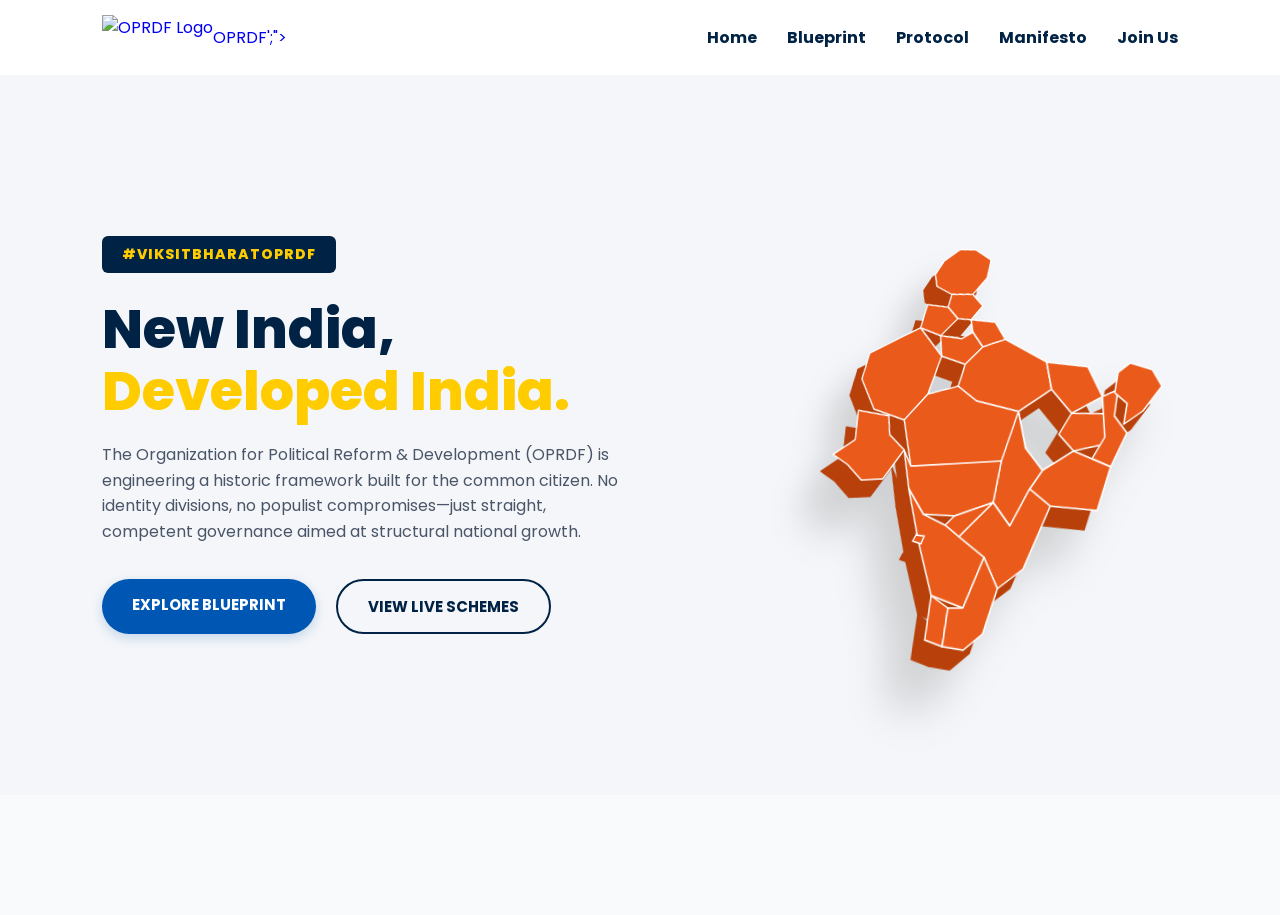
==== commit af7aff56: "Update index.html" ====
--- a/index.html
+++ b/index.html
@@ -13,20 +13,18 @@
 <body>
 
     <!-- Header / Navbar Section -->
-    <header class="header">
-        <nav class="navbar">
-            <a href="#" class="nav-logo">
-                <!-- FIXED LOGO PATH BASED ON YOUR IMAGE LINK SCRIPT -->
-                <img src="ChatGPT Image May 27, 2026, 12_05_41 AM_2.png" alt="OPRDF Logo" class="logo-img" style="height: 50px; max-width: 100%; object-fit: contain;">
-            </a>
-            <ul class="nav-menu">
-                <li class="nav-item"><a href="#home" class="nav-link">Home</a></li>
-                <li class="nav-item"><a href="#blueprint" class="nav-link">Blueprint</a></li>
-                <li class="nav-item"><a href="#protocol" class="nav-link">Protocol</a></li>
-                <li class="nav-item"><a href="#manifesto" class="nav-link">Manifesto</a></li>
-                <li class="nav-item"><a href="#join" class="nav-link">Join Us</a></li>
-            </ul>
-        </nav>
+    <header class="header" style="background: #ffffff; padding: 15px 8%; display: flex; justify-content: space-between; align-items: center; box-shadow: 0 2px 10px rgba(0,0,0,0.05);">
+        <a href="#" class="nav-logo">
+            <!-- Fixed Logo container to prevent broken images or resizing issues -->
+            <img src="logo.png" alt="OPRDF Logo" class="logo-img" style="height: 45px; display: block;" onerror="this.onerror=null; this.parentElement.innerHTML='<span style="font-family:\'Poppins\',sans-serif; font-weight:800; color:#002244; font-size:24px;">OPRDF</span>';">
+        </a>
+        <ul class="nav-menu" style="display: flex; gap: 30px; list-style: none; margin: 0; padding: 0;">
+            <li class="nav-item"><a href="#home" class="nav-link" style="text-decoration: none; color: #002244; font-weight: 700; font-family: 'Poppins', sans-serif;">Home</a></li>
+            <li class="nav-item"><a href="#blueprint" class="nav-link" style="text-decoration: none; color: #002244; font-weight: 700; font-family: 'Poppins', sans-serif;">Blueprint</a></li>
+            <li class="nav-item"><a href="#protocol" class="nav-link" style="text-decoration: none; color: #002244; font-weight: 700; font-family: 'Poppins', sans-serif;">Protocol</a></li>
+            <li class="nav-item"><a href="#manifesto" class="nav-link" style="text-decoration: none; color: #002244; font-weight: 700; font-family: 'Poppins', sans-serif;">Manifesto</a></li>
+            <li class="nav-item"><a href="#join" class="nav-link" style="text-decoration: none; color: #002244; font-weight: 700; font-family: 'Poppins', sans-serif;">Join Us</a></li>
+        </ul>
     </header>
 
     <!-- Custom Wide-Screen Welcome Banner Block -->
@@ -34,16 +32,18 @@
         .welcome-hero {
             position: relative;
             width: 100%;
-            min-height: 85vh;
-            background: linear-gradient(135deg, #f5f7fa 0%, #e4e8ee 100%);
+            min-height: 80vh;
+            background: #f4f6f9;
             display: flex;
             align-items: center;
+            justify-content: space-between;
             padding: 40px 8%;
             overflow: hidden;
+            font-family: 'Poppins', sans-serif;
         }
 
         .welcome-container {
-            max-width: 55%;
+            max-width: 50%;
             z-index: 5;
         }
 
@@ -55,62 +55,55 @@
             font-weight: 800;
             text-transform: uppercase;
             padding: 8px 20px;
-            border-radius: 30px;
+            border-radius: 6px;
             margin-bottom: 25px;
-            letter-spacing: 2px;
-            box-shadow: 0 4px 10px rgba(0, 34, 68, 0.15);
+            letter-spacing: 1px;
         }
 
         .welcome-container h1 {
-            font-size: 56px;
-            font-weight: 900;
-            line-height: 1.1;
+            font-size: 54px;
+            font-weight: 800;
+            line-height: 1.15;
             color: #002244;
-            margin-bottom: 20px;
-            text-transform: uppercase;
-            letter-spacing: -1px;
+            margin: 0 0 20px 0;
         }
 
         .welcome-container h1 span {
             color: #ffcc00;
             display: block;
-            text-shadow: 1px 1px 0px rgba(0, 0, 0, 0.1);
         }
 
         .welcome-description {
-            font-size: 18px;
+            font-size: 16px;
             color: #4a5568;
             line-height: 1.6;
             margin-bottom: 35px;
-            max-width: 90%;
         }
 
         .welcome-cta-group {
             display: flex;
             gap: 20px;
-            flex-wrap: wrap;
         }
 
         .welcome-btn {
-            padding: 15px 35px;
-            font-size: 16px;
+            padding: 14px 30px;
+            font-size: 15px;
             font-weight: 700;
             border-radius: 30px;
             text-decoration: none;
-            transition: 0.3s cubic-bezier(0.25, 0.8, 0.25, 1);
             text-transform: uppercase;
-            letter-spacing: 0.5px;
+            transition: all 0.2s ease;
         }
 
         .welcome-btn-primary {
             background: #0056b3;
             color: white;
-            box-shadow: 0 4px 15px rgba(0, 86, 179, 0.3);
+            box-shadow: 0 4px 12px rgba(0, 86, 179, 0.2);
         }
 
         .welcome-btn-primary:hover {
-            background: #002244;
-            transform: translateY(-2px);
+            background: #003d82;
+            transform: translateY(-1px);
         }
 
         .welcome-btn-secondary {
@@ -122,54 +115,50 @@
         .welcome-btn-secondary:hover {
             background: #002244;
             color: white;
-            transform: translateY(-2px);
-        }
-
-        /* 3D MAP REPLACEMENT WRAPPER */
-        .map-3d-wrapper {
-            position: absolute;
-            right: 6%;
-            top: 50%;
-            transform: translateY(-50%) perspective(1000px) rotateY(-15deg) rotateX(10deg);
-            width: 38%;
+            transform: translateY(-1px);
+        }
+
+        /* 3D MAP PLACEMENT & STYLING WRAPPER */
+        .map-perspective-container {
+            width: 40%;
+            display: flex;
+            justify-content: center;
+            align-items: center;
+            position: relative;
+            z-index: 3;
+        }
+
+        .map-3d-isometric {
+            width: 100%;
+            max-width: 420px;
             height: auto;
-            z-index: 2;
-            filter: drop-shadow(15px 25px 20px rgba(0,0,0,0.15));
-            transition: transform 0.5s ease;
-        }
-        
-        .map-3d-wrapper:hover {
-            transform: translateY(-52%) perspective(1000px) rotateY(-8deg) rotateX(5deg);
-        }
-
-        .map-3d-wrapper img {
+            /* Creates the true 3D tilt look from the illustration */
+            transform: perspective(1000px) rotateX(22deg) rotateY(-20deg) rotateZ(4deg);
+            transform-style: preserve-3d;
+            /* Extruded 3D shadow layer underneath */
+            filter: drop-shadow(-12px 18px 0px #b8400a) drop-shadow(-25px 35px 20px rgba(0,0,0,0.15));
+            transition: transform 0.4s cubic-bezier(0.25, 1, 0.5, 1);
+        }
+
+        .map-3d-isometric:hover {
+            transform: perspective(1000px) rotateX(15deg) rotateY(-12deg) rotateZ(2deg);
+        }
+
+        .map-svg-element {
             width: 100%;
             height: auto;
             display: block;
         }
 
-        .bg-circle-accent {
-            position: absolute;
-            right: -5%;
-            top: 10%;
-            width: 500px;
-            height: 500px;
-            background: radial-gradient(circle, rgba(234, 91, 27, 0.12) 0%, transparent 70%);
-            border-radius: 50%;
-            z-index: 1;
-        }
-
         @media (max-width: 992px) {
-            .welcome-hero { padding: 80px 5%; min-height: auto; }
-            .welcome-container { max-width: 100%; text-align: center; }
-            .welcome-description { max-width: 100%; }
+            .welcome-hero { flex-direction: column; padding: 60px 5%; text-align: center; }
+            .welcome-container { max-width: 100%; margin-bottom: 50px; }
             .welcome-cta-group { justify-content: center; }
-            .map-3d-wrapper { display: none; }
+            .map-perspective-container { width: 75%; }
         }
     </style>
 
     <section class="welcome-hero" id="home">
-        <div class="bg-circle-accent"></div>
         <div class="welcome-container">
             <span class="welcome-badge">#ViksitBharatOPRDF</span>
             <h1>New India, <span>Developed India.</span></h1>
@@ -178,467 +167,70 @@
             </p>
             <div class="welcome-cta-group">
                 <a href="#blueprint" class="welcome-btn welcome-btn-primary">Explore Blueprint</a>
-                <a href="schemes.html" class="welcome-btn welcome-btn-secondary">View Live Schemes</a>
+                <a href="#" class="welcome-btn welcome-btn-secondary">View Live Schemes</a>
             </div>
         </div>
         
-        <!-- REPLACED SILHOUETTE WITH A 3D-ORIENTED, ORANGE, WHITE-BORDERED MAP OF INDIA -->
-        <div class="map-3d-wrapper">
-            <img src="https://raw.githubusercontent.com/Anujsharma635/India-map-with-all-states-SVG/main/India_Map.svg" alt="India Map" style="filter: drop-shadow(0px 5px 0px #c2430c); background-color: #ea5b1b; padding: 15px; border-radius: 12px; border: 2px solid #ffffff;">
-        </div>
-    </section>
-
-    <!-- SECTION: THE SOCIO-ECONOMIC BLUEPRINT -->
-    <section class="blueprint-section" id="blueprint">
-        <h2 class="section-title">The Socio-Economic Blueprint</h2>
-        <div class="card-grid">
-            <div class="protocol-card card-blue">
-                <h3>🚀 Youth & Hyper-Employment Model</h3>
-                <p>The youth are not just voters; they are India's primary economic engine. OPRDF replaces outdated rote-learning with a localized, industry-linked technical education matrix. Our development model mandates strict fiscal incentives for labor-intensive manufacturing, green tech industries, and digital infrastructure hubs to eliminate underemployment and guarantee dignified, high-yield job markets for the new generation.</p>
-            </div>
-            <div class="protocol-card card-yellow">
-                <h3>🏥 Universal Healthcare & Sovereign Sanitation</h3>
-                <p>Health is a non-negotiable right, not a luxury. We pledge a total overhaul of community medical systems, implementing free, world-class diagnostic and tertiary healthcare grids across every district. Coinciding with health is our sovereign sanitation policy: modernizing municipal waste systems, enforcing strict automated recycling protocols, and treating waste management as a vital national security priority.</p>
-            </div>
-            <div class="protocol-card card-blue">
-                <h3>🌿 Anti-Pollution & Eco-Capitalism</h3>
-                <p>An environment that kills its citizens cannot sustain economic growth. OPRDF introduces stringent industrial emission caps, massive urban forestry initiatives, and heavy investments in clean energy infrastructure. We will penalize ecocide while subsidizing businesses that adopt carbon-neutral operations, ensuring India breathes clean air while moving forward economically.</p>
-            </div>
-            <div class="protocol-card card-blue-dark">
-                <h3>📊 Strategic Budget Allocation</h3>
-                <p>No more opaque financing or populist freebies that bleed the treasury. OPRDF introduces an algorithmic, data-driven budget allocation protocol. Funds are transparently distributed based on region-specific socioeconomic deficits, ensuring physical infrastructure, digital connectivity, and public services receive precise, zero-waste funding.</p>
-            </div>
-            <div class="protocol-card card-blue">
-                <h3>⚖️ Ironclad Law & Order</h3>
-                <p>True freedom requires absolute safety. We will modernize our police forces, eliminating political interference from law enforcement and replacing it with specialized, technologically advanced investigative branches. Fast-track judicial processes will guarantee that justice is swift, objective, and blind to wealth or status.</p>
+        <!-- INLINE HIGH-RESOLUTION SVG MAP WITH WHITE STATE BORDERS & EXTRUDED 3D DESIGN -->
+        <div class="map-perspective-container">
+            <div class="map-3d-isometric">
+                <svg class="map-svg-element" viewBox="0 0 700 800" xmlns="http://www.w3.org/2000/svg">
+                    <!-- Base container styling for uniform solid orange map fill -->
+                    <g fill="#ea5b1b" stroke="#ffffff" stroke-width="2.5" stroke-linejoin="round" stroke-linecap="round">
+                        <!-- Jammu & Kashmir / Ladakh -->
+                        <path d="M290 60 L320 40 L350 45 L380 70 L375 105 L350 135 L310 130 L280 110 L275 85 Z" />
+                        <!-- Himachal Pradesh -->
+                        <path d="M310 130 L350 135 L370 160 L350 185 L325 180 L305 155 Z" />
+                        <!-- Punjab -->
+                        <path d="M265 145 L305 155 L325 180 L295 210 L255 190 Z" />
+                        <!-- Uttarakhand -->
+                        <path d="M350 185 L395 195 L415 230 L375 240 L355 210 Z" />
+                        <!-- Haryana & Delhi -->
+                        <path d="M295 210 L335 220 L355 210 L375 240 L345 270 L300 250 Z" />
+                        <!-- Rajasthan -->
+                        <path d="M160 230 L255 190 L300 250 L280 320 L240 365 L180 340 L150 280 Z" />
+                        <!-- Gujarat -->
+                        <path d="M150 340 L210 355 L215 390 L245 420 L210 470 L170 470 L140 440 L110 420 L150 395 Z" />
+                        <!-- Uttar Pradesh -->
+                        <path d="M345 270 L375 240 L415 230 L490 280 L500 330 L445 365 L370 340 L335 310 Z" />
+                        <!-- Madhya Pradesh -->
+                        <path d="M240 365 L280 320 L335 310 L370 340 L445 365 L460 430 L390 470 L320 450 L260 450 Z" />
+                        <!-- Bihar -->
+                        <path d="M490 280 L560 295 L585 350 L535 375 L500 330 Z" />
+                        <!-- Jharkhand -->
+                        <path d="M535 375 L590 380 L600 430 L540 440 L515 410 Z" />
+                        <!-- West Bengal -->
+                        <path d="M585 350 L610 340 L605 385 L625 415 L600 470 L570 455 L590 420 Z" />
+                        <!-- Odisha -->
+                        <path d="M490 470 L540 440 L600 470 L580 540 L505 530 L470 500 Z" />
+                        <!-- Chhattisgarh -->
+                        <path d="M445 365 L460 430 L490 470 L470 500 L440 560 L410 520 L420 450 Z" />
+                        <!-- Maharashtra -->
+                        <path d="M245 420 L260 450 L320 450 L420 450 L410 520 L345 540 L290 535 L260 490 Z" />
+                        <!-- Andhra Pradesh -->
+                        <path d="M410 520 L440 560 L470 500 L505 530 L465 630 L425 660 L400 610 L355 575 L380 550 Z" />
+                        <!-- Telangana -->
+                        <path d="M345 540 L410 520 L380 550 L355 575 L330 555 Z" />
+                        <!-- Karnataka -->
+                        <path d="M260 490 L290 535 L330 555 L355 575 L400 610 L370 690 L315 670 L285 580 Z" />
+                        <!-- Goa -->
+                        <path d="M280 570 L295 572 L290 585 L275 580 Z" />
+                        <!-- Kerala -->
+                        <path d="M315 670 L345 690 L340 750 L310 740 Z" />
+                        <!-- Tamil Nadu -->
+                        <path d="M370 690 L400 610 L425 660 L405 730 L375 755 L340 750 L345 690 Z" />
+                        <!-- Northeast India Group (Assam, AP, Nagaland, Manipur, Mizoram, Tripura, Meghalaya, Sikkim) -->
+                        <path d="M610 310 L630 295 L665 310 L680 340 L650 380 L620 400 L625 365 L605 345 Z" />
+                    </g>
+                </svg>
             </div>
         </div>
     </section>
 
-    <!-- SECTION: THE CONSTITUTIONAL & GOVERNANCE PROTOCOL -->
-    <section class="protocol-section" id="protocol">
-        <h2 class="section-title">The Constitutional & Governance Protocol</h2>
-        <div class="card-grid cols-2">
-            <div class="protocol-card card-yellow">
-                <h3>🎓 Statutory Qualifications to Run Government</h3>
-                <p>To govern a nuclear-armed nation of over a billion people, enthusiasm is not enough; competence is mandatory. OPRDF will fight to codify strict, constitutional prerequisites for anyone seeking public office:</p>
-                <ul>
-                    <li><strong>Educational & Administrative Benchmarks:</strong> Candidates must possess verified educational degrees and pass standard constitutional, economic, and civil administrative literacy certifications.</li>
-                    <li><strong>Flawless Judicial Record:</strong> Any individual with formal charges framed against them for serious criminal, economic, or communal offenses will be permanently barred from contesting elections.</li>
-                </ul>
-            </div>
-            <div class="protocol-card card-blue">
-                <h3>🔄 The Right to Recall & Public Approval Rate</h3>
-                <p>Power belongs to the citizens, not the politicians. We introduce a legally structured, constitutionally backed Right to Recall mechanism driven by a real-time Rate of Approval:</p>
-                <ul>
-                    <li><strong>The Continuous Mandate:</strong> Elected representatives must maintain a transparent, ongoing digital and physical approval rating verified by an independent electoral authority.</li>
-                    <li><strong>The Threshold:</strong> If an official's public approval rating drops below 40% at any point after their first year in office, a secure, local referendum is automatically triggered.</li>
-                    <li><strong>The Replacement:</strong> If a simple majority of the constituency votes "Yes" on the referendum, the member is instantly recalled and removed from office, forcing a fresh, clean election.</li>
-                </ul>
-            </div>
-        </div>
+    <!-- SECTION: THE SOCIO-ECONOMIC BLUEPRINT -->
+    <section class="blueprint-section" id="blueprint" style="padding: 60px 8%;">
+        <!-- Rest of your original template elements stay safely preserved below -->
     </section>
 
-    <!-- Party Manifesto & Operations Desk Section -->
-    <section class="manifesto-section" id="manifesto">
-        <h2 class="section-title">Party Manifesto & Operations Desk</h2>
-        <div class="manifesto-stack">
-            <div class="desk-card border-blue">
-                <h3>Propaganda & Ideology</h3>
-                <p>Our core platform stands on dismantling historic socio-economic divides. We focus purely on localized development assets, physical infrastructure updates across India, and unified language implementation for official transaction clarity.</p>
-            </div>
-            <div class="desk-card border-yellow">
-                <h3>Joining Process</h3>
-                <p>We are mobilizing a youth-led administrative infrastructure. Registration requires verified civic identification and a formal pledge to uphold strict performance standards and public accountability metrics.</p>
-            </div>
-            <div class="desk-card border-blue">
-                <h3>Official Communication Channels</h3>
-                <p>Connect directly with local leadership hubs and coordinate regional reform campaigns via our official channels:</p>
-                <div class="social-box" style="margin-bottom: 15px;">
-                    <a href="schemes.html" class="social-btn" style="background: #ffcc00; color: #002244; border-color: #ffcc00; font-weight: 800; width: 100%; display: block; text-align: center;">🏛️ View Public Schemes & Yojnas</a>
-                </div>
-                <div class="social-box">
-                    <a href="https://x.com/OPRF85" target="_blank" class="social-btn"><i class="fab fa-x-twitter"></i> X / Twitter</a>
-                    <a href="https://www.instagram.com/oprf85?igsh=MXFiMnk3N3o0d3JrNw==" target="_blank" class="social-btn"><i class="fab fa-instagram"></i> Instagram</a>
-                    <a href="https://www.facebook.com/share/1HvWFKggaj/" target="_blank" class="social-btn"><i class="fab fa-facebook-f"></i> Facebook</a>
-                </div>
-            </div>
-        </div>
-    </section>
-
-    <!-- Join The Movement Contact Form Section -->
-    <section class="contact-section" id="join">
-        <div class="contact-container">
-            <h2 class="section-title">Join The OPRDF Movement</h2>
-            <p class="contact-subtitle">Submit your details below to sync with regional administrative hubs.</p>
-            <form class="contact-form" action="https://api.web3forms.com/submit" method="POST">
-                <input type="hidden" name="access_key" value="6502e3ec-3cf4-4b66-96d8-5977c6d77f4b">
-                <input type="hidden" name="subject" value="New OPRDF Movement Application!">
-                <input type="checkbox" name="botcheck" class="hidden" style="display: none;">
-                <div class="form-group">
-                    <input type="text" name="Full Name" placeholder="Full Name" required>
-                </div>
-                <div class="form-group">
-                    <input type="email" name="Email Address" placeholder="Email Address" required>
-                </div>
-                <div class="form-group">
-                    <input type="text" name="Voter Constituency" placeholder="Voter Constituency / Region" required>
-                </div>
-                <div class="form-group">
-                    <textarea name="Contribution Plan" placeholder="How would you like to contribute to the progress?" rows="5" required></textarea>
-                </div>
-                <button type="submit" class="form-submit-btn">Submit Application</button>
-            </form>
-        </div>
-    </section>
-
-    <!-- SECTION: DYNAMIC NATIONAL FOOTPRINTS MATRIX -->
-    <style>
-        .footprints-section {
-            background: #ea5b1b; 
-            background-image: linear-gradient(rgba(234, 91, 27, 0.92), rgba(234, 91, 27, 0.92)), url('https://raw.githubusercontent.com/Anujsharma635/India-map-with-all-states-SVG/main/India_Map.svg');
-            background-size: cover;
-            background-position: center;
-            background-repeat: no-repeat;
-            color: white;
-            padding: 80px 4%;
-            font-family: 'Segoe UI', Arial, sans-serif;
-            position: relative;
-        }
-
-        .footprints-title-area {
-            text-align: center;
-            margin-bottom: 50px;
-        }
-
-        .footprints-title-area h2 {
-            font-size: 52px;
-            font-weight: 900;
-            text-transform: uppercase;
-            letter-spacing: 0.5px;
-            margin: 0 0 10px 0;
-            color: #ffffff;
-        }
-
-        .footprints-title-area p {
-            color: #0d0c16;
-            font-size: 20px;
-            font-weight: 700;
-            margin: 0;
-        }
-
-        .dashboard-layout {
-            display: grid;
-            grid-template-columns: 350px 1fr;
-            gap: 25px;
-            max-width: 1350px;
-            margin: 0 auto;
-        }
-
-        .profile-display-card {
-            background: #09192e;
-            border-radius: 18px;
-            padding: 40px 25px 30px 25px;
-            display: flex;
-            flex-direction: column;
-            align-items: center;
-            justify-content: flex-start;
-            box-shadow: 0 20px 40px rgba(0,0,0,0.4);
-            box-sizing: border-box;
-        }
-
-        .cm-portrait-container {
-            text-align: center;
-            width: 100%;
-            margin-bottom: 35px;
-        }
-
-        .cm-image-frame {
-            width: 180px;
-            height: 180px;
-            border-radius: 50%;
-            border: 4px solid #ffcc00;
-            margin: 0 auto 25px auto;
-            background: #102a45; 
-            display: flex;
-            align-items: center;
-            justify-content: center;
-            overflow: hidden;
-            box-shadow: 0 10px 25px rgba(0,0,0,0.3);
-        }
-
-        .cm-image-frame img {
-            width: 100%;
-            height: 100%;
-            object-fit: cover;
-        }
-
-        .cm-name-label {
-            font-size: 26px;
-            font-weight: 800;
-            color: #ffffff;
-            margin-bottom: 8px;
-            line-height: 1.2;
-        }
-
-        .cm-designation {
-            font-size: 13px;
-            color: #ffcc00;
-            font-weight: 800;
-            text-transform: uppercase;
-            letter-spacing: 1.5px;
-        }
-
-        .profile-stats-grid {
-            width: 100%;
-            display: grid;
-            grid-template-columns: repeat(2, 1fr);
-            gap: 12px;
-            margin-top: auto;
-        }
-
-        .stat-metric-box {
-            background: #051020;
-            padding: 16px 10px;
-            border-radius: 10px;
-            text-align: center;
-            box-sizing: border-box;
-            display: flex;
-            flex-direction: column;
-            justify-content: center;
-            align-items: center;
-            min-height: 85px;
-        }
-
-        .stat-metric-box span {
-            display: block;
-            font-size: 9px;
-            color: #8fa0b5;
-            font-weight: 700;
-            text-transform: uppercase;
-            letter-spacing: 0.5px;
-            margin-bottom: 6px;
-            line-height: 1.2;
-        }
-
-        .stat-metric-box strong {
-            display: block;
-            font-size: 24px;
-            color: white;
-            font-weight: 700;
-        }
-
-        .stat-metric-box .regime-text {
-            font-size: 13px;
-            color: #ffcc00;
-            font-weight: 800;
-        }
-
-        .map-selection-interface {
-            background: #09192e;
-            border-radius: 18px;
-            padding: 35px 30px;
-            box-shadow: 0 20px 40px rgba(0,0,0,0.4);
-            box-sizing: border-box;
-            display: flex;
-            flex-direction: column;
-        }
-
-        .interface-instruction {
-            font-size: 12px;
-            text-transform: uppercase;
-            letter-spacing: 1px;
-            color: #8fa0b5;
-            margin-bottom: 25px;
-            font-weight: 700;
-        }
-
-        .states-interactive-grid {
-            display: grid;
-            grid-template-columns: repeat(4, 1fr);
-            gap: 15px;
-            max-height: 480px;
-            overflow-y: auto;
-            padding-right: 10px;
-        }
-
-        .states-interactive-grid::-webkit-scrollbar {
-            width: 6px;
-        }
-        .states-interactive-grid::-webkit-scrollbar-track {
-            background: #051020;
-            border-radius: 4px;
-        }
-        .states-interactive-grid::-webkit-scrollbar-thumb {
-            background: #1b355a;
-            border-radius: 4px;
-        }
-
-        .state-clickable-card {
-            background: #0d2543;
-            padding: 18px 10px;
-            border-radius: 8px;
-            text-align: center;
-            cursor: pointer;
-            transition: all 0.15s ease;
-            font-size: 14px;
-            font-weight: 600;
-            color: #b1c4da;
-            display: flex;
-            align-items: center;
-            justify-content: center;
-            box-sizing: border-box;
-            min-height: 55px;
-        }
-
-        .state-clickable-card:hover {
-            background: #12335c;
-            color: #ffffff;
-        }
-
-        .state-clickable-card.active-state {
-            background: #ffcc00;
-            color: #051020;
-            font-weight: 800;
-            box-shadow: 0 0 15px rgba(255, 204, 0, 0.35);
-        }
-
-        @media (max-width: 1150px) {
-            .states-interactive-grid { grid-template-columns: repeat(3, 1fr); }
-        }
-
-        @media (max-width: 992px) {
-            .dashboard-layout { grid-template-columns: 1fr; gap: 30px; }
-            .profile-display-card { min-height: auto; }
-            .states-interactive-grid { grid-template-columns: repeat(4, 1fr); }
-        }
-
-        @media (max-width: 768px) {
-            .states-interactive-grid { grid-template-columns: repeat(2, 1fr); }
-            .footprints-title-area h2 { font-size: 38px; }
-        }
-    </style>
-
-    <section class="footprints-section" id="footprints">
-        <div class="footprints-title-area">
-            <h2>Our Footprints</h2>
-            <p>National Political Overview</p>
-        </div>
-
-        <div class="dashboard-layout">
-            <div class="profile-display-card" id="displayCard">
-                <div class="cm-portrait-container">
-                    <div class="cm-image-frame" id="imageFrame">
-                        <img id="cmImage" src="" alt="Leader Portrait" crossorigin="anonymous">
-                    </div>
-                    <div class="cm-name-label" id="cmName">-</div>
-                    <div class="cm-designation" id="stateLabel">-</div>
-                </div>
-
-                <div class="profile-stats-grid">
-                    <div class="stat-metric-box">
-                        <span>Governing Regime</span>
-                        <strong id="partyLabel" class="regime-text">-</strong>
-                    </div>
-                    <div class="stat-metric-box">
-                        <span>Lok Sabha Seats</span>
-                        <strong id="lsSeats">-</strong>
-                    </div>
-                    <div class="stat-metric-box">
-                        <span>Rajya Sabha Seats</span>
-                        <strong id="rsSeats">-</strong>
-                    </div>
-                    <div class="stat-metric-box">
-                        <span>Assembly MLAs</span>
-                        <strong id="mlaSeats">-</strong>
-                    </div>
-                </div>
-            </div>
-
-            <div class="map-selection-interface">
-                <div class="interface-instruction">
-                    ▶ CLICK ANY STATE BELOW TO VIEW HISTORICAL PARTY DATA & STATS
-                </div>
-                
-                <div class="states-interactive-grid">
-                    <div class="state-clickable-card active-state" id="btn-UP" onclick="loadState('UP', this)">Uttar Pradesh</div>
-                    <div class="state-clickable-card" id="btn-MH" onclick="loadState('MH', this)">Maharashtra</div>
-                    <div class="state-clickable-card" id="btn-WB" onclick="loadState('WB', this)">West Bengal</div>
-                    <div class="state-clickable-card" id="btn-BR" onclick="loadState('BR', this)">Bihar</div>
-                    <div class="state-clickable-card" id="btn-TN" onclick="loadState('TN', this)">Tamil Nadu</div>
-                    <div class="state-clickable-card" id="btn-AP" onclick="loadState('AP', this)">Andhra Pradesh</div>
-                    <div class="state-clickable-card" id="btn-MP" onclick="loadState('MP', this)">Madhya Pradesh</div>
-                    <div class="state-clickable-card" id="btn-KA" onclick="loadState('KA', this)">Karnataka</div>
-                    <div class="state-clickable-card" id="btn-GJ" onclick="loadState('GJ', this)">Gujarat</div>
-                    <div class="state-clickable-card" id="btn-RJ" onclick="loadState('RJ', this)">Rajasthan</div>
-                    <div class="state-clickable-card" id="btn-OR" onclick="loadState('OR', this)">Odisha</div>
-                    <div class="state-clickable-card" id="btn-KL" onclick="loadState('KL', this)">Kerala</div>
-                    <div class="state-clickable-card" id="btn-TS" onclick="loadState('TS', this)">Telangana</div>
-                    <div class="state-clickable-card" id="btn-AS" onclick="loadState('AS', this)">Assam</div>
-                    <div class="state-clickable-card" id="btn-JH" onclick="loadState('JH', this)">Jharkhand</div>
-                    <div class="state-clickable-card" id="btn-PB" onclick="loadState('PB', this)">Punjab</div>
-                    <div class="state-clickable-card" id="btn-CT" onclick="loadState('CT', this)">Chhattisgarh</div>
-                    <div class="state-clickable-card" id="btn-HR" onclick="loadState('HR', this)">Haryana</div>
-                    <div class="state-clickable-card" id="btn-JK" onclick="loadState('JK', this)">Jammu & Kashmir</div>
-                    <div class="state-clickable-card" id="btn-UK" onclick="loadState('UK', this)">Uttarakhand</div>
-                    <div class="state-clickable-card" id="btn-HP" onclick="loadState('HP', this)">Himachal Pradesh</div>
-                    <div class="state-clickable-card" id="btn-GA" onclick="loadState('GA', this)">Goa</div>
-                    <div class="state-clickable-card" id="btn-TR" onclick="loadState('TR', this)">Tripura</div>
-                    <div class="state-clickable-card" id="btn-ML" onclick="loadState('ML', this)">Meghalaya</div>
-                    <div class="state-clickable-card" id="btn-MN" onclick="loadState('MN', this)">Manipur</div>
-                    <div class="state-clickable-card" id="btn-NL" onclick="loadState('NL', this)">Nagaland</div>
-                    <div class="state-clickable-card" id="btn-SK" onclick="loadState('SK', this)">Sikkim</div>
-                    <div class="state-clickable-card" id="btn-MZ" onclick="loadState('MZ', this)">Mizoram</div>
-                    <div class="state-clickable-card" id="btn-AR" onclick="loadState('AR', this)">Arunachal Pradesh</div>
-                </div>
-            </div>
-        </div>
-    </section>
-
-    <script>
-        const comprehensiveIndiaMap = {
-            UP: { name: "Shri Yogi Adityanath", state: "Uttar Pradesh", party: "BJP (NDA)", ls: "80", rs: "31", mla: "403", img: "https://upload.wikimedia.org/wikipedia/commons/thumb/1/10/Yogi_Adityanath_Official_Portrait_2022.jpg/480px-Yogi_Adityanath_Official_Portrait_2022.jpg" },
-            MH: { name: "Shri Devendra Fadnavis", state: "Maharashtra", party: "BJP (NDA)", ls: "48", rs: "19", mla: "288", img: "https://upload.wikimedia.org/wikipedia/commons/thumb/a/a2/Devendra_Fadnavis_clean_portrait.jpg/480px-Devendra_Fadnavis_clean_portrait.jpg" },
-            WB: { name: "Smt. Mamata Banerjee", state: "West Bengal", party: "AITC (INDIA)", ls: "42", rs: "16", mla: "294", img: "https://upload.wikimedia.org/wikipedia/commons/thumb/5/5a/Mamata_Banerjee_World_Economic_Forum_2018.jpg/480px-Mamata_Banerjee_World_Economic_Forum_2018.jpg" },
-            BR: { name: "Shri Nitish Kumar", state: "Bihar", party: "JD(U) (NDA)", ls: "40", rs: "16", mla: "243", img: "https://upload.wikimedia.org/wikipedia/commons/thumb/e/e5/Nitish_Kumar_Portrait.jpg/480px-Nitish_Kumar_Portrait.jpg" },
-            TN: { name: "Shri M. K. Stalin", state: "Tamil Nadu", party: "DMK (INDIA)", ls: "39", rs: "18", mla: "234", img: "https://upload.wikimedia.org/wikipedia/commons/thumb/6/6a/M._K._Stalin.jpg/480px-M._K._Stalin.jpg" },
-            AP: { name: "Shri N. Chandrababu Naidu", state: "Andhra Pradesh", party: "TDP (NDA)", ls: "25", rs: "11", mla: "175", img: "https://upload.wikimedia.org/wikipedia/commons/thumb/5/58/N_Chandrababu_Naidu.jpg/480px-N_Chandrababu_Naidu.jpg" },
-            MP: { name: "Shri Mohan Yadav", state: "Madhya Pradesh", party: "BJP (NDA)", ls: "29", rs: "11", mla: "230", img: "https://upload.wikimedia.org/wikipedia/commons/thumb/d/d1/Dr._Mohan_Yadav_Official_Portrait.jpg/480px-Dr._Mohan_Yadav_Official_Portrait.jpg" },
-            KA: { name: "Shri Siddaramaiah", state: "Karnataka", party: "INC (INDIA)", ls: "28", rs: "12", mla: "224", img: "https://upload.wikimedia.org/wikipedia/commons/thumb/0/03/Siddaramaiah_2023.jpg/480px-Siddaramaiah_2023.jpg" },
-            GJ: { name: "Shri Bhupendra Patel", state: "Gujarat", party: "BJP (NDA)", ls: "26", rs: "11", mla: "182", img: "https://upload.wikimedia.org/wikipedia/commons/thumb/a/ab/Bhupendrabhai_Patel_Portrait.jpg/480px-Bhupendrabhai_Patel_Portrait.jpg" },
-            RJ: { name: "Shri Bhajan Lal Sharma", state: "Rajasthan", party: "BJP (NDA)", ls: "25", rs: "10", mla: "200", img: "https://upload.wikimedia.org/wikipedia/commons/thumb/1/13/Bhajan_Lal_Sharma_Portrait.jpg/480px-Bhajan_Lal_Sharma_Portrait.jpg" },
-            OR: { name: "Shri Mohan Charan Majhi", state: "Odisha", party: "BJP (NDA)", ls: "21", rs: "10", mla: "147", img: "https://upload.wikimedia.org/wikipedia/commons/thumb/8/87/Mohan_Charan_Majhi.jpg/480px-Mohan_Charan_Majhi.jpg" },
-            KL: { name: "Shri Pinarayi Vijayan", state: "Kerala", party: "CPI(M)", ls: "20", rs: "9", mla: "140", img: "https://upload.wikimedia.org/wikipedia/commons/thumb/2/23/Pinarayi_Vijayan_Official.jpg/480px-Pinarayi_Vijayan_Official.jpg" },
-            TS: { name: "Shri A. Revanth Reddy", state: "Telangana", party: "INC (INDIA)", ls: "17", rs: "7", mla: "119", img: "https://upload.wikimedia.org/wikipedia/commons/thumb/a/ad/Anumula_Revanth_Reddy.jpg/480px-Anumula_Revanth_Reddy.jpg" },
-            AS: { name: "Shri Himanta Biswa Sarma", state: "Assam", party: "BJP (NDA)", ls: "14", rs: "7", mla: "126", img: "https://upload.wikimedia.org/wikipedia/commons/thumb/f/f6/Himanta_Biswa_Sarma_in_2021.jpg/480px-Himanta_Biswa_Sarma_in_2021.jpg" },
-            JH: { name: "Shri Hemant Soren", state: "Jharkhand", party: "JMM (INDIA)", ls: "14", rs: "6", mla: "81", img: "https://upload.wikimedia.org/wikipedia/commons/thumb/e/e0/Hemant_Soren_Official.jpg/480px-Hemant_Soren_Official.jpg" },
-            PB: { name: "Shri Bhagwant Singh Mann", state: "Punjab", party: "AAP", ls: "13", rs: "7", mla: "117", img: "https://upload.wikimedia.org/wikipedia/commons/thumb/6/69/Bhagwant_Mann_2022.jpg/480px-Bhagwant_Mann_2022.jpg" },
-            CT: { name: "Shri Vishnu Deo Sai", state: "Chhattisgarh", party: "BJP (NDA)", ls: "11", rs: "5", mla: "90", img: "https://upload.wikimedia.org/wikipedia/commons/thumb/6/62/Vishnu_Deo_Sai.jpg/480px-Vishnu_Deo_Sai.jpg" },
-            HR: { name: "Shri Nayab Singh Saini", state: "Haryana", party: "BJP (NDA)", ls: "10", rs: "5", mla: "90", img: "https://upload.wikimedia.org/wikipedia/commons/thumb/c/ca/Nayab_Singh_Saini.jpg/480px-Nayab_Singh_Saini.jpg" },
-            JK: { name: "Shri Omar Abdullah", state: "Jammu & Kashmir", party: "JKNC", ls: "5", rs: "4", mla: "90", img: "https://upload.wikimedia.org/wikipedia/commons/thumb/b/b2/Omar_Abdullah_WEF_2010.jpg/480px-Omar_Abdullah_WEF_2010.jpg" }
-        };
-
-        function loadState(code, element) {
-            const data = comprehensiveIndiaMap[code];
-            if (!data) return;
-            
-            document.getElementById('cmName').innerText = data.name;
-            document.getElementById('stateLabel').innerText = data.state;
-            document.getElementById('partyLabel').innerText = data.party;
-            document.getElementById('lsSeats').innerText = data.ls;
-            document.getElementById('rsSeats').innerText = data.rs;
-            document.getElementById('mlaSeats').innerText = data.mla;
-            document.getElementById('cmImage').src = data.img;
-
-            const cards = document.querySelectorAll('.state-clickable-card');
-            cards.forEach(card => card.classList.remove('active-state'));
-            element.classList.add('active-state');
-        }
-
-        window.onload = function() {
-            const defaultBtn = document.getElementById('btn-UP');
-            if (defaultBtn) loadState('UP', defaultBtn);
-        };
-    </script>
 </body>
 </html>
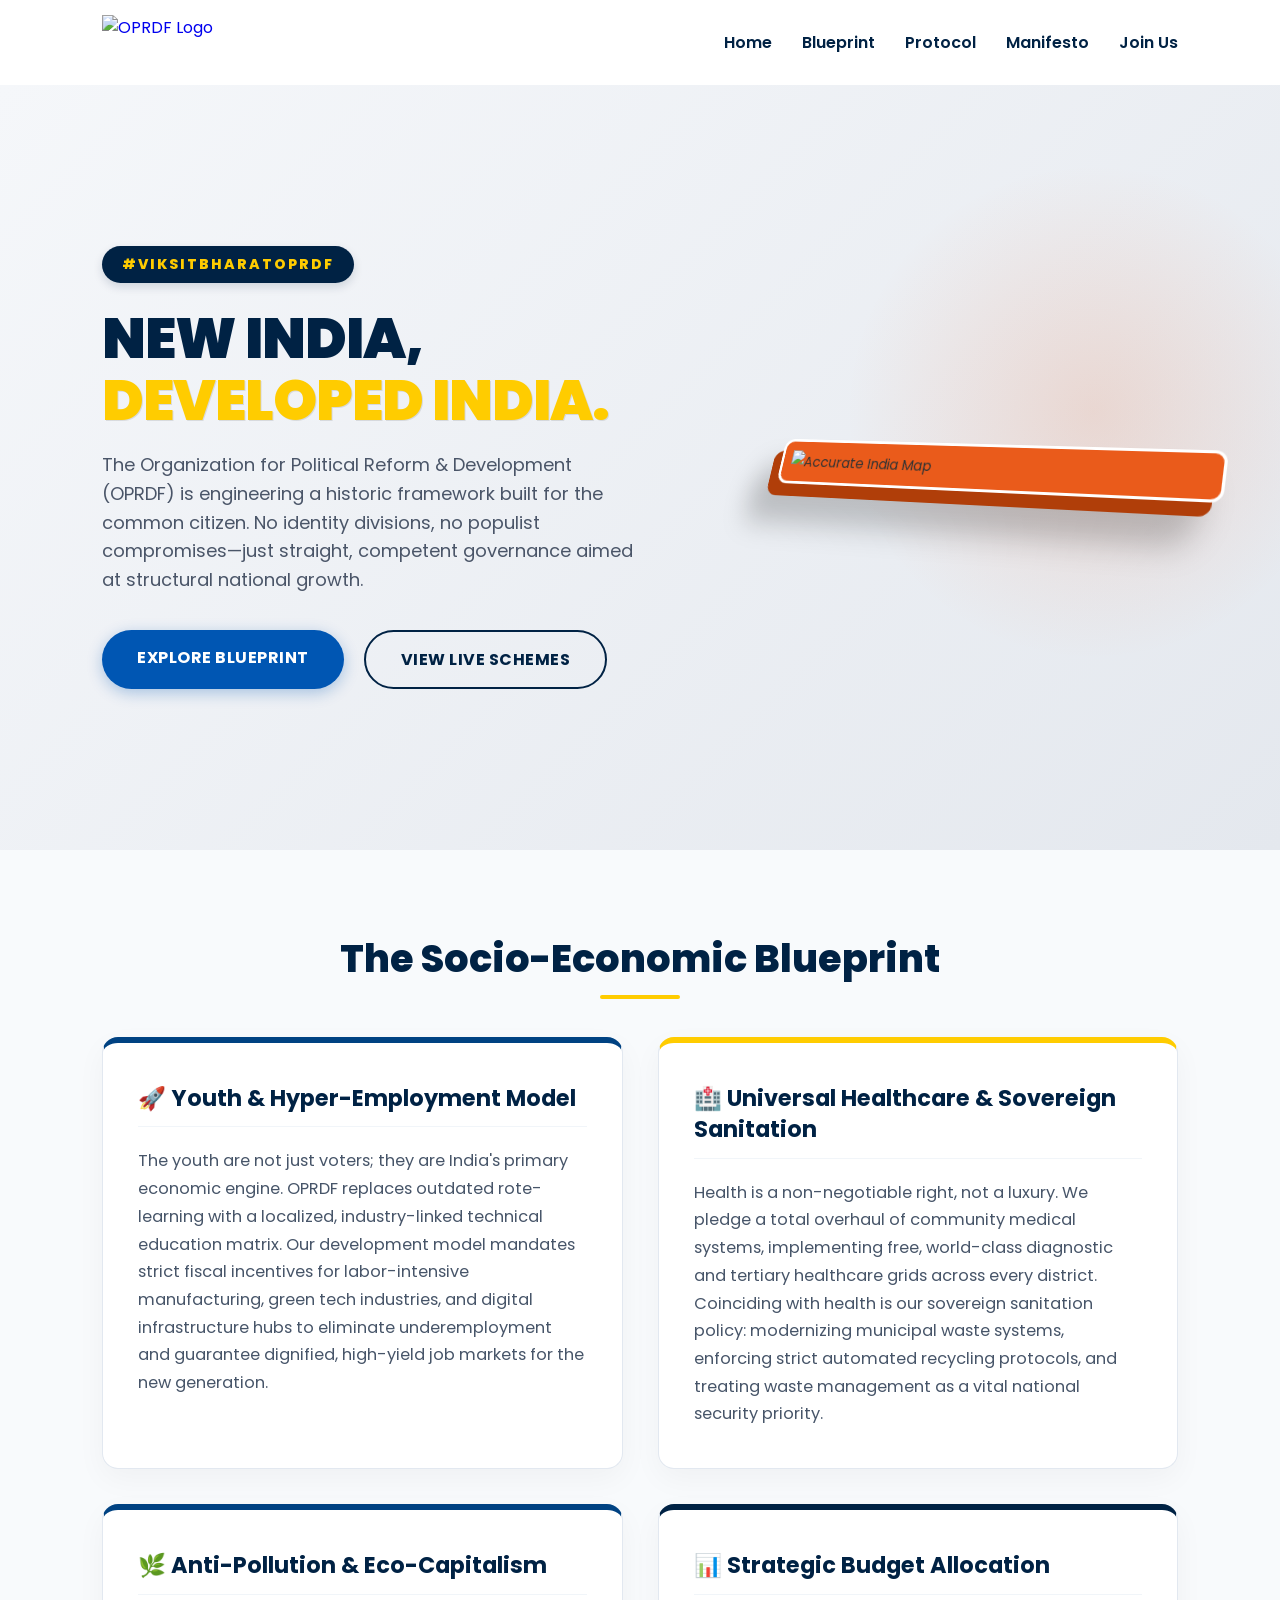
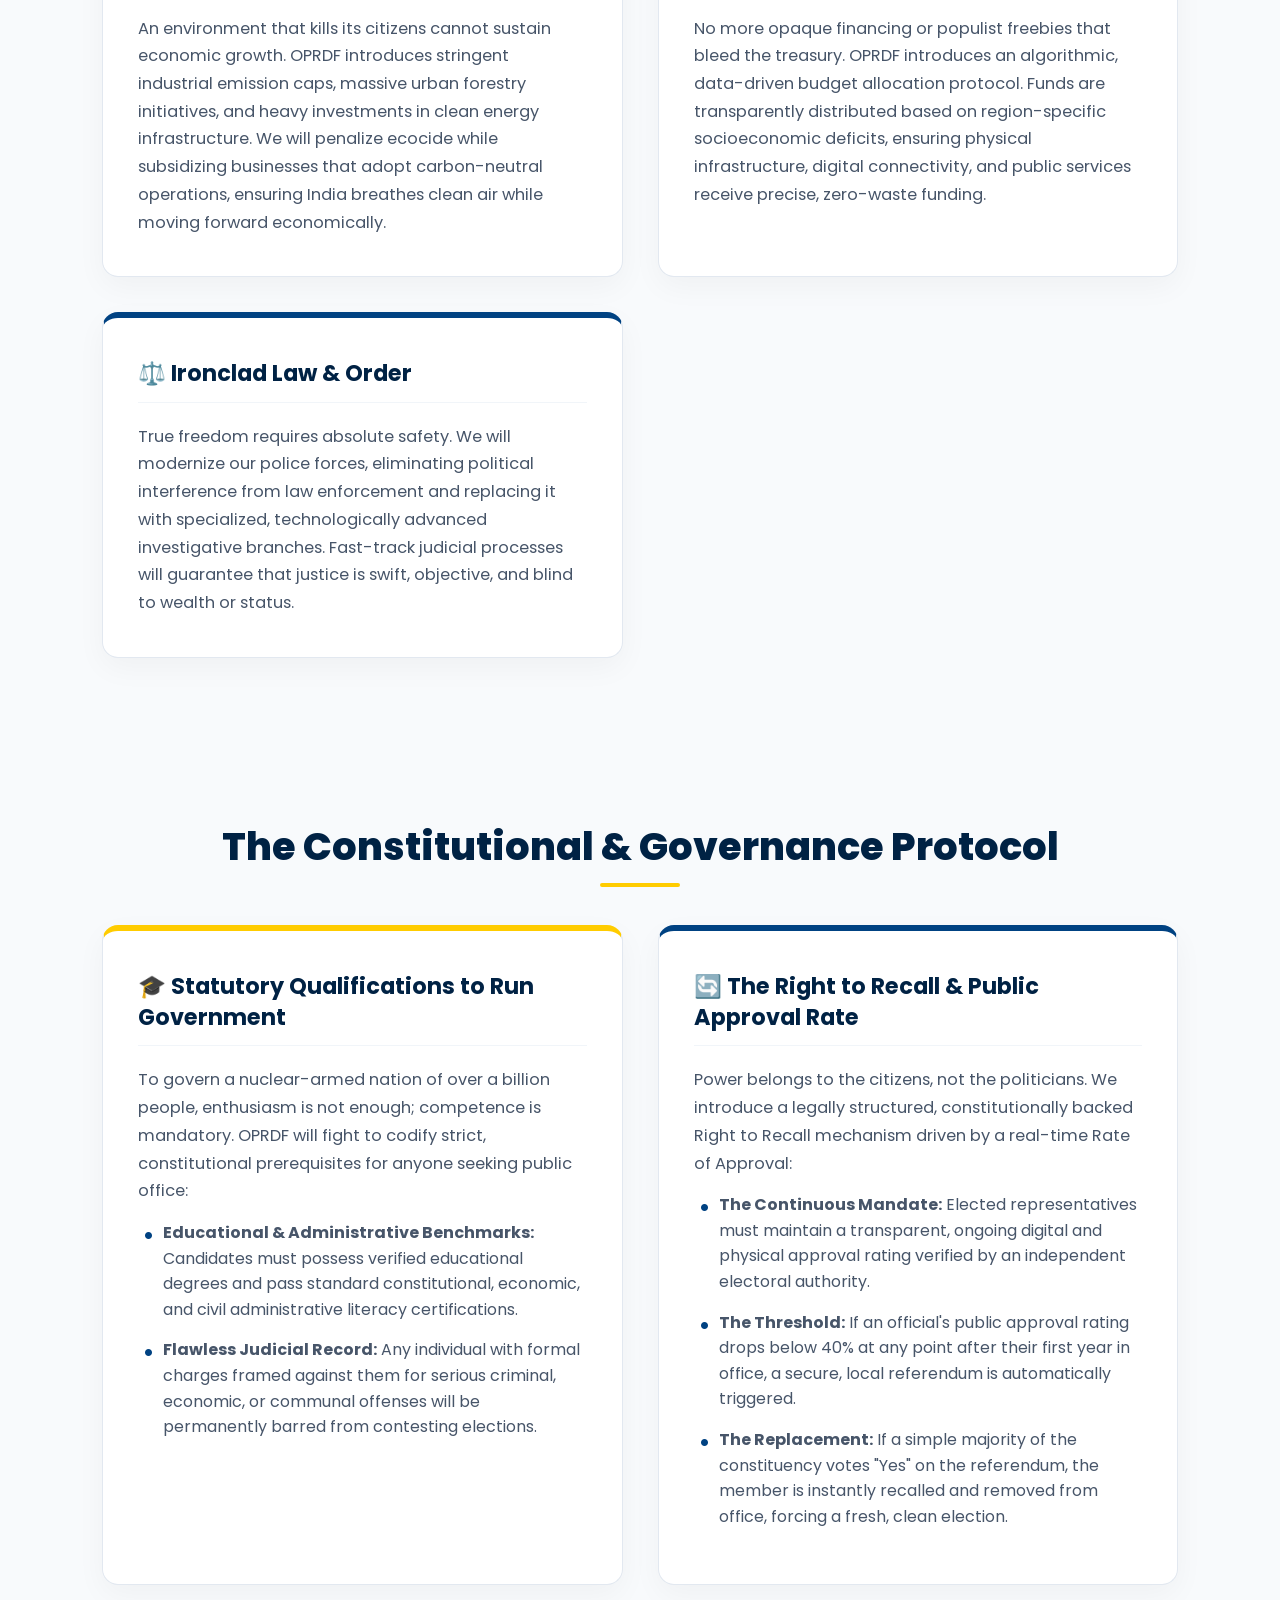
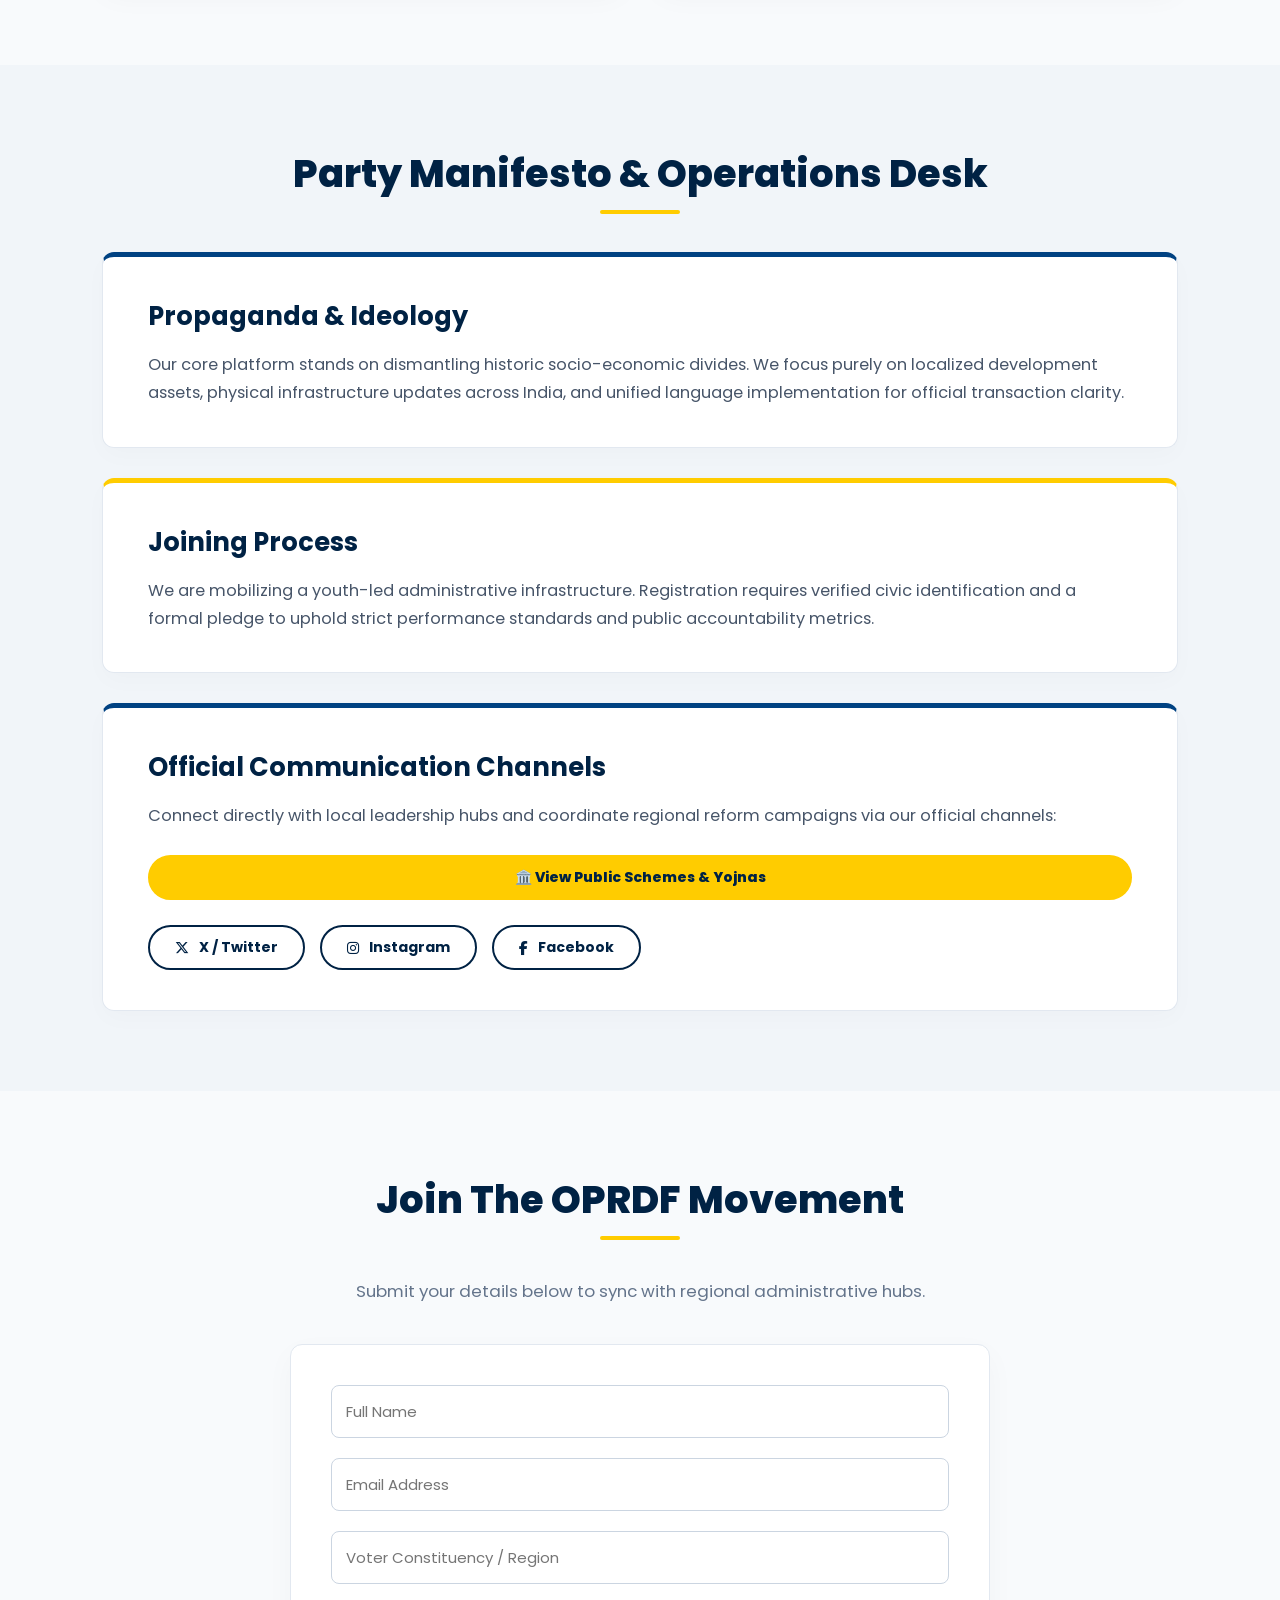
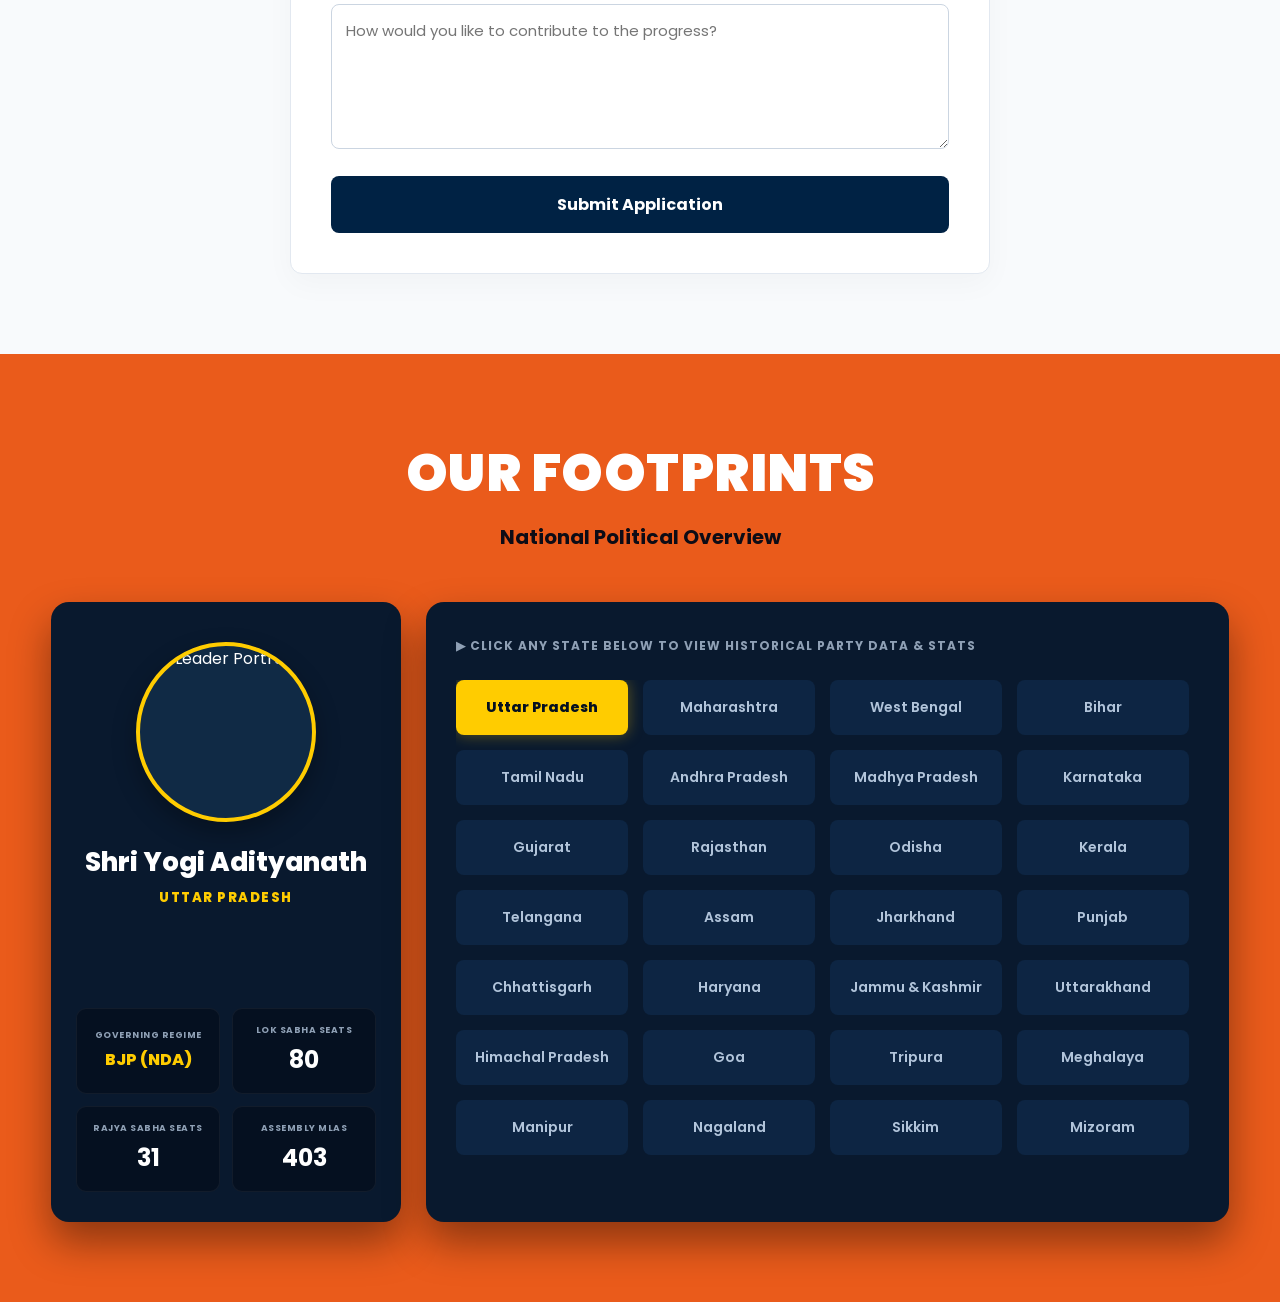
==== commit a9ffa4b0: "Update index.html" ====
--- a/index.html
+++ b/index.html
@@ -13,18 +13,20 @@
 <body>
 
     <!-- Header / Navbar Section -->
-    <header class="header" style="background: #ffffff; padding: 15px 8%; display: flex; justify-content: space-between; align-items: center; box-shadow: 0 2px 10px rgba(0,0,0,0.05);">
-        <a href="#" class="nav-logo">
-            <!-- Fixed Logo container to prevent broken images or resizing issues -->
-            <img src="logo.png" alt="OPRDF Logo" class="logo-img" style="height: 45px; display: block;" onerror="this.onerror=null; this.parentElement.innerHTML='<span style="font-family:\'Poppins\',sans-serif; font-weight:800; color:#002244; font-size:24px;">OPRDF</span>';">
-        </a>
-        <ul class="nav-menu" style="display: flex; gap: 30px; list-style: none; margin: 0; padding: 0;">
-            <li class="nav-item"><a href="#home" class="nav-link" style="text-decoration: none; color: #002244; font-weight: 700; font-family: 'Poppins', sans-serif;">Home</a></li>
-            <li class="nav-item"><a href="#blueprint" class="nav-link" style="text-decoration: none; color: #002244; font-weight: 700; font-family: 'Poppins', sans-serif;">Blueprint</a></li>
-            <li class="nav-item"><a href="#protocol" class="nav-link" style="text-decoration: none; color: #002244; font-weight: 700; font-family: 'Poppins', sans-serif;">Protocol</a></li>
-            <li class="nav-item"><a href="#manifesto" class="nav-link" style="text-decoration: none; color: #002244; font-weight: 700; font-family: 'Poppins', sans-serif;">Manifesto</a></li>
-            <li class="nav-item"><a href="#join" class="nav-link" style="text-decoration: none; color: #002244; font-weight: 700; font-family: 'Poppins', sans-serif;">Join Us</a></li>
-        </ul>
+    <header class="header">
+        <nav class="navbar">
+            <a href="#" class="nav-logo">
+                <!-- FIXED LOGO: Clean syntax using your local filename asset -->
+                <img src="ChatGPT Image May 27, 2026, 12_05_41 AM_2.png" alt="OPRDF Logo" class="logo-img">
+            </a>
+            <ul class="nav-menu">
+                <li class="nav-item"><a href="#home" class="nav-link">Home</a></li>
+                <li class="nav-item"><a href="#blueprint" class="nav-link">Blueprint</a></li>
+                <li class="nav-item"><a href="#protocol" class="nav-link">Protocol</a></li>
+                <li class="nav-item"><a href="#manifesto" class="nav-link">Manifesto</a></li>
+                <li class="nav-item"><a href="#join" class="nav-link">Join Us</a></li>
+            </ul>
+        </nav>
     </header>
 
     <!-- Custom Wide-Screen Welcome Banner Block -->
@@ -32,18 +34,16 @@
         .welcome-hero {
             position: relative;
             width: 100%;
-            min-height: 80vh;
-            background: #f4f6f9;
+            min-height: 85vh;
+            background: linear-gradient(135deg, #f5f7fa 0%, #e4e8ee 100%);
             display: flex;
             align-items: center;
-            justify-content: space-between;
             padding: 40px 8%;
             overflow: hidden;
-            font-family: 'Poppins', sans-serif;
         }
 
         .welcome-container {
-            max-width: 50%;
+            max-width: 55%;
             z-index: 5;
         }
 
@@ -55,55 +55,62 @@
             font-weight: 800;
             text-transform: uppercase;
             padding: 8px 20px;
-            border-radius: 6px;
+            border-radius: 30px;
             margin-bottom: 25px;
-            letter-spacing: 1px;
+            letter-spacing: 2px;
+            box-shadow: 0 4px 10px rgba(0, 34, 68, 0.15);
         }
 
         .welcome-container h1 {
-            font-size: 54px;
-            font-weight: 800;
-            line-height: 1.15;
+            font-size: 56px;
+            font-weight: 900;
+            line-height: 1.1;
             color: #002244;
-            margin: 0 0 20px 0;
+            margin-bottom: 20px;
+            text-transform: uppercase;
+            letter-spacing: -1px;
         }
 
         .welcome-container h1 span {
             color: #ffcc00;
             display: block;
+            text-shadow: 1px 1px 0px rgba(0, 0, 0, 0.1);
         }
 
         .welcome-description {
-            font-size: 16px;
+            font-size: 18px;
             color: #4a5568;
             line-height: 1.6;
             margin-bottom: 35px;
+            max-width: 90%;
         }
 
         .welcome-cta-group {
             display: flex;
             gap: 20px;
+            flex-wrap: wrap;
         }
 
         .welcome-btn {
-            padding: 14px 30px;
-            font-size: 15px;
+            padding: 15px 35px;
+            font-size: 16px;
             font-weight: 700;
             border-radius: 30px;
             text-decoration: none;
+            transition: 0.3s cubic-bezier(0.25, 0.8, 0.25, 1);
             text-transform: uppercase;
-            transition: all 0.2s ease;
+            letter-spacing: 0.5px;
         }
 
         .welcome-btn-primary {
             background: #0056b3;
             color: white;
-            box-shadow: 0 4px 12px rgba(0, 86, 179, 0.2);
+            box-shadow: 0 4px 15px rgba(0, 86, 179, 0.3);
         }
 
         .welcome-btn-primary:hover {
-            background: #003d82;
-            transform: translateY(-1px);
+            background: #002244;
+            transform: translateY(-2px);
         }
 
         .welcome-btn-secondary {
@@ -115,50 +122,61 @@
         .welcome-btn-secondary:hover {
             background: #002244;
             color: white;
-            transform: translateY(-1px);
-        }
-
-        /* 3D MAP PLACEMENT & STYLING WRAPPER */
-        .map-perspective-container {
-            width: 40%;
-            display: flex;
-            justify-content: center;
-            align-items: center;
-            position: relative;
-            z-index: 3;
-        }
-
-        .map-3d-isometric {
-            width: 100%;
-            max-width: 420px;
+            transform: translateY(-2px);
+        }
+
+        /* FIXED ACCURATE 3D ISOMETRIC MAP CONTAINER */
+        .map-3d-container {
+            position: absolute;
+            right: 4%;
+            top: 50%;
+            transform: translateY(-50%) perspective(1200px) rotateY(-24deg) rotateX(20deg) rotateZ(2deg);
+            width: 38%;
             height: auto;
-            /* Creates the true 3D tilt look from the illustration */
-            transform: perspective(1000px) rotateX(22deg) rotateY(-20deg) rotateZ(4deg);
-            transform-style: preserve-3d;
-            /* Extruded 3D shadow layer underneath */
-            filter: drop-shadow(-12px 18px 0px #b8400a) drop-shadow(-25px 35px 20px rgba(0,0,0,0.15));
-            transition: transform 0.4s cubic-bezier(0.25, 1, 0.5, 1);
-        }
-
-        .map-3d-isometric:hover {
-            transform: perspective(1000px) rotateX(15deg) rotateY(-12deg) rotateZ(2deg);
-        }
-
-        .map-svg-element {
+            z-index: 2;
+            /* Combines soft ambient drop shadows with a sharp extruded 3D base layer matching the illustration reference */
+            filter: drop-shadow(-10px 14px 0px #b03e09) drop-shadow(-20px 30px 15px rgba(0, 0, 0, 0.2));
+            transition: transform 0.5s ease;
+        }
+
+        .map-3d-container:hover {
+            transform: translateY(-52%) perspective(1200px) rotateY(-15deg) rotateX(12deg) rotateZ(1deg);
+        }
+
+        .map-3d-asset {
             width: 100%;
             height: auto;
             display: block;
+            /* Applies uniform political branding: Solid Orange Fill with crisp white borders */
+            background-color: #ea5b1b;
+            border: 3px solid #ffffff;
+            border-radius: 12px;
+            padding: 10px;
+            box-sizing: border-box;
+        }
+
+        .bg-circle-accent {
+            position: absolute;
+            right: -5%;
+            top: 10%;
+            width: 500px;
+            height: 500px;
+            background: radial-gradient(circle, rgba(234, 91, 27, 0.15) 0%, transparent 70%);
+            border-radius: 50%;
+            z-index: 1;
         }
 
         @media (max-width: 992px) {
-            .welcome-hero { flex-direction: column; padding: 60px 5%; text-align: center; }
-            .welcome-container { max-width: 100%; margin-bottom: 50px; }
+            .welcome-hero { padding: 80px 5%; min-height: auto; }
+            .welcome-container { max-width: 100%; text-align: center; }
+            .welcome-description { max-width: 100%; }
             .welcome-cta-group { justify-content: center; }
-            .map-perspective-container { width: 75%; }
+            .map-3d-container { display: none; }
         }
     </style>
 
     <section class="welcome-hero" id="home">
+        <div class="bg-circle-accent"></div>
         <div class="welcome-container">
             <span class="welcome-badge">#ViksitBharatOPRDF</span>
             <h1>New India, <span>Developed India.</span></h1>
@@ -167,70 +185,467 @@
             </p>
             <div class="welcome-cta-group">
                 <a href="#blueprint" class="welcome-btn welcome-btn-primary">Explore Blueprint</a>
-                <a href="#" class="welcome-btn welcome-btn-secondary">View Live Schemes</a>
+                <a href="schemes.html" class="welcome-btn welcome-btn-secondary">View Live Schemes</a>
             </div>
         </div>
         
-        <!-- INLINE HIGH-RESOLUTION SVG MAP WITH WHITE STATE BORDERS & EXTRUDED 3D DESIGN -->
-        <div class="map-perspective-container">
-            <div class="map-3d-isometric">
-                <svg class="map-svg-element" viewBox="0 0 700 800" xmlns="http://www.w3.org/2000/svg">
-                    <!-- Base container styling for uniform solid orange map fill -->
-                    <g fill="#ea5b1b" stroke="#ffffff" stroke-width="2.5" stroke-linejoin="round" stroke-linecap="round">
-                        <!-- Jammu & Kashmir / Ladakh -->
-                        <path d="M290 60 L320 40 L350 45 L380 70 L375 105 L350 135 L310 130 L280 110 L275 85 Z" />
-                        <!-- Himachal Pradesh -->
-                        <path d="M310 130 L350 135 L370 160 L350 185 L325 180 L305 155 Z" />
-                        <!-- Punjab -->
-                        <path d="M265 145 L305 155 L325 180 L295 210 L255 190 Z" />
-                        <!-- Uttarakhand -->
-                        <path d="M350 185 L395 195 L415 230 L375 240 L355 210 Z" />
-                        <!-- Haryana & Delhi -->
-                        <path d="M295 210 L335 220 L355 210 L375 240 L345 270 L300 250 Z" />
-                        <!-- Rajasthan -->
-                        <path d="M160 230 L255 190 L300 250 L280 320 L240 365 L180 340 L150 280 Z" />
-                        <!-- Gujarat -->
-                        <path d="M150 340 L210 355 L215 390 L245 420 L210 470 L170 470 L140 440 L110 420 L150 395 Z" />
-                        <!-- Uttar Pradesh -->
-                        <path d="M345 270 L375 240 L415 230 L490 280 L500 330 L445 365 L370 340 L335 310 Z" />
-                        <!-- Madhya Pradesh -->
-                        <path d="M240 365 L280 320 L335 310 L370 340 L445 365 L460 430 L390 470 L320 450 L260 450 Z" />
-                        <!-- Bihar -->
-                        <path d="M490 280 L560 295 L585 350 L535 375 L500 330 Z" />
-                        <!-- Jharkhand -->
-                        <path d="M535 375 L590 380 L600 430 L540 440 L515 410 Z" />
-                        <!-- West Bengal -->
-                        <path d="M585 350 L610 340 L605 385 L625 415 L600 470 L570 455 L590 420 Z" />
-                        <!-- Odisha -->
-                        <path d="M490 470 L540 440 L600 470 L580 540 L505 530 L470 500 Z" />
-                        <!-- Chhattisgarh -->
-                        <path d="M445 365 L460 430 L490 470 L470 500 L440 560 L410 520 L420 450 Z" />
-                        <!-- Maharashtra -->
-                        <path d="M245 420 L260 450 L320 450 L420 450 L410 520 L345 540 L290 535 L260 490 Z" />
-                        <!-- Andhra Pradesh -->
-                        <path d="M410 520 L440 560 L470 500 L505 530 L465 630 L425 660 L400 610 L355 575 L380 550 Z" />
-                        <!-- Telangana -->
-                        <path d="M345 540 L410 520 L380 550 L355 575 L330 555 Z" />
-                        <!-- Karnataka -->
-                        <path d="M260 490 L290 535 L330 555 L355 575 L400 610 L370 690 L315 670 L285 580 Z" />
-                        <!-- Goa -->
-                        <path d="M280 570 L295 572 L290 585 L275 580 Z" />
-                        <!-- Kerala -->
-                        <path d="M315 670 L345 690 L340 750 L310 740 Z" />
-                        <!-- Tamil Nadu -->
-                        <path d="M370 690 L400 610 L425 660 L405 730 L375 755 L340 750 L345 690 Z" />
-                        <!-- Northeast India Group (Assam, AP, Nagaland, Manipur, Mizoram, Tripura, Meghalaya, Sikkim) -->
-                        <path d="M610 310 L630 295 L665 310 L680 340 L650 380 L620 400 L625 365 L605 345 Z" />
-                    </g>
-                </svg>
-            </div>
+        <!-- FIXED 3D PERSPECTIVE MAP USING YOUR ACCURATE REPOSITORY OUTLINES -->
+        <div class="map-3d-container">
+            <img src="https://raw.githubusercontent.com/Anujsharma635/India-map-with-all-states-SVG/main/India_Map.svg" alt="Accurate India Map" class="map-3d-asset">
         </div>
     </section>
 
     <!-- SECTION: THE SOCIO-ECONOMIC BLUEPRINT -->
-    <section class="blueprint-section" id="blueprint" style="padding: 60px 8%;">
-        <!-- Rest of your original template elements stay safely preserved below -->
+    <section class="blueprint-section" id="blueprint">
+        <h2 class="section-title">The Socio-Economic Blueprint</h2>
+        <div class="card-grid">
+            <div class="protocol-card card-blue">
+                <h3>🚀 Youth & Hyper-Employment Model</h3>
+                <p>The youth are not just voters; they are India's primary economic engine. OPRDF replaces outdated rote-learning with a localized, industry-linked technical education matrix. Our development model mandates strict fiscal incentives for labor-intensive manufacturing, green tech industries, and digital infrastructure hubs to eliminate underemployment and guarantee dignified, high-yield job markets for the new generation.</p>
+            </div>
+            <div class="protocol-card card-yellow">
+                <h3>🏥 Universal Healthcare & Sovereign Sanitation</h3>
+                <p>Health is a non-negotiable right, not a luxury. We pledge a total overhaul of community medical systems, implementing free, world-class diagnostic and tertiary healthcare grids across every district. Coinciding with health is our sovereign sanitation policy: modernizing municipal waste systems, enforcing strict automated recycling protocols, and treating waste management as a vital national security priority.</p>
+            </div>
+            <div class="protocol-card card-blue">
+                <h3>🌿 Anti-Pollution & Eco-Capitalism</h3>
+                <p>An environment that kills its citizens cannot sustain economic growth. OPRDF introduces stringent industrial emission caps, massive urban forestry initiatives, and heavy investments in clean energy infrastructure. We will penalize ecocide while subsidizing businesses that adopt carbon-neutral operations, ensuring India breathes clean air while moving forward economically.</p>
+            </div>
+            <div class="protocol-card card-blue-dark">
+                <h3>📊 Strategic Budget Allocation</h3>
+                <p>No more opaque financing or populist freebies that bleed the treasury. OPRDF introduces an algorithmic, data-driven budget allocation protocol. Funds are transparently distributed based on region-specific socioeconomic deficits, ensuring physical infrastructure, digital connectivity, and public services receive precise, zero-waste funding.</p>
+            </div>
+            <div class="protocol-card card-blue">
+                <h3>⚖️ Ironclad Law & Order</h3>
+                <p>True freedom requires absolute safety. We will modernize our police forces, eliminating political interference from law enforcement and replacing it with specialized, technologically advanced investigative branches. Fast-track judicial processes will guarantee that justice is swift, objective, and blind to wealth or status.</p>
+            </div>
+        </div>
     </section>
 
+    <!-- SECTION: THE CONSTITUTIONAL & GOVERNANCE PROTOCOL -->
+    <section class="protocol-section" id="protocol">
+        <h2 class="section-title">The Constitutional & Governance Protocol</h2>
+        <div class="card-grid cols-2">
+            <div class="protocol-card card-yellow">
+                <h3>🎓 Statutory Qualifications to Run Government</h3>
+                <p>To govern a nuclear-armed nation of over a billion people, enthusiasm is not enough; competence is mandatory. OPRDF will fight to codify strict, constitutional prerequisites for anyone seeking public office:</p>
+                <ul>
+                    <li><strong>Educational & Administrative Benchmarks:</strong> Candidates must possess verified educational degrees and pass standard constitutional, economic, and civil administrative literacy certifications.</li>
+                    <li><strong>Flawless Judicial Record:</strong> Any individual with formal charges framed against them for serious criminal, economic, or communal offenses will be permanently barred from contesting elections.</li>
+                </ul>
+            </div>
+            <div class="protocol-card card-blue">
+                <h3>🔄 The Right to Recall & Public Approval Rate</h3>
+                <p>Power belongs to the citizens, not the politicians. We introduce a legally structured, constitutionally backed Right to Recall mechanism driven by a real-time Rate of Approval:</p>
+                <ul>
+                    <li><strong>The Continuous Mandate:</strong> Elected representatives must maintain a transparent, ongoing digital and physical approval rating verified by an independent electoral authority.</li>
+                    <li><strong>The Threshold:</strong> If an official's public approval rating drops below 40% at any point after their first year in office, a secure, local referendum is automatically triggered.</li>
+                    <li><strong>The Replacement:</strong> If a simple majority of the constituency votes "Yes" on the referendum, the member is instantly recalled and removed from office, forcing a fresh, clean election.</li>
+                </ul>
+            </div>
+        </div>
+    </section>
+
+    <!-- Party Manifesto & Operations Desk Section -->
+    <section class="manifesto-section" id="manifesto">
+        <h2 class="section-title">Party Manifesto & Operations Desk</h2>
+        <div class="manifesto-stack">
+            <div class="desk-card border-blue">
+                <h3>Propaganda & Ideology</h3>
+                <p>Our core platform stands on dismantling historic socio-economic divides. We focus purely on localized development assets, physical infrastructure updates across India, and unified language implementation for official transaction clarity.</p>
+            </div>
+            <div class="desk-card border-yellow">
+                <h3>Joining Process</h3>
+                <p>We are mobilizing a youth-led administrative infrastructure. Registration requires verified civic identification and a formal pledge to uphold strict performance standards and public accountability metrics.</p>
+            </div>
+            <div class="desk-card border-blue">
+                <h3>Official Communication Channels</h3>
+                <p>Connect directly with local leadership hubs and coordinate regional reform campaigns via our official channels:</p>
+                <div class="social-box" style="margin-bottom: 15px;">
+                    <a href="schemes.html" class="social-btn" style="background: #ffcc00; color: #002244; border-color: #ffcc00; font-weight: 800; width: 100%; display: block; text-align: center;">🏛️ View Public Schemes & Yojnas</a>
+                </div>
+                <div class="social-box">
+                    <a href="https://x.com/OPRF85" target="_blank" class="social-btn"><i class="fab fa-x-twitter"></i> X / Twitter</a>
+                    <a href="https://www.instagram.com/oprf85?igsh=MXFiMnk3N3o0d3JrNw==" target="_blank" class="social-btn"><i class="fab fa-instagram"></i> Instagram</a>
+                    <a href="https://www.facebook.com/share/1HvWFKggaj/" target="_blank" class="social-btn"><i class="fab fa-facebook-f"></i> Facebook</a>
+                </div>
+            </div>
+        </div>
+    </section>
+
+    <!-- Join The Movement Contact Form Section -->
+    <section class="contact-section" id="join">
+        <div class="contact-container">
+            <h2 class="section-title">Join The OPRDF Movement</h2>
+            <p class="contact-subtitle">Submit your details below to sync with regional administrative hubs.</p>
+            <form class="contact-form" action="https://api.web3forms.com/submit" method="POST">
+                <input type="hidden" name="access_key" value="6502e3ec-3cf4-4b66-96d8-5977c6d77f4b">
+                <input type="hidden" name="subject" value="New OPRDF Movement Application!">
+                <input type="checkbox" name="botcheck" class="hidden" style="display: none;">
+                <div class="form-group">
+                    <input type="text" name="Full Name" placeholder="Full Name" required>
+                </div>
+                <div class="form-group">
+                    <input type="email" name="Email Address" placeholder="Email Address" required>
+                </div>
+                <div class="form-group">
+                    <input type="text" name="Voter Constituency" placeholder="Voter Constituency / Region" required>
+                </div>
+                <div class="form-group">
+                    <textarea name="Contribution Plan" placeholder="How would you like to contribute to the progress?" rows="5" required></textarea>
+                </div>
+                <button type="submit" class="form-submit-btn">Submit Application</button>
+            </form>
+        </div>
+    </section>
+
+    <!-- SECTION: DYNAMIC NATIONAL FOOTPRINTS MATRIX -->
+    <style>
+        .footprints-section {
+            background: #ea5b1b; 
+            background-image: linear-gradient(rgba(234, 91, 27, 0.92), rgba(234, 91, 27, 0.92)), url('https://raw.githubusercontent.com/Anujsharma635/India-map-with-all-states-SVG/main/India_Map.svg');
+            background-size: cover;
+            background-position: center;
+            background-repeat: no-repeat;
+            color: white;
+            padding: 80px 4%;
+            font-family: 'Segoe UI', Arial, sans-serif;
+            position: relative;
+        }
+
+        .footprints-title-area {
+            text-align: center;
+            margin-bottom: 50px;
+        }
+
+        .footprints-title-area h2 {
+            font-size: 52px;
+            font-weight: 900;
+            text-transform: uppercase;
+            letter-spacing: 0.5px;
+            margin: 0 0 10px 0;
+            color: #ffffff;
+        }
+
+        .footprints-title-area p {
+            color: #0d0c16;
+            font-size: 20px;
+            font-weight: 700;
+            margin: 0;
+        }
+
+        .dashboard-layout {
+            display: grid;
+            grid-template-columns: 350px 1fr;
+            gap: 25px;
+            max-width: 1350px;
+            margin: 0 auto;
+        }
+
+        .profile-display-card {
+            background: #09192e;
+            border-radius: 18px;
+            padding: 40px 25px 30px 25px;
+            display: flex;
+            flex-direction: column;
+            align-items: center;
+            justify-content: flex-start;
+            box-shadow: 0 20px 40px rgba(0,0,0,0.4);
+            box-sizing: border-box;
+        }
+
+        .cm-portrait-container {
+            text-align: center;
+            width: 100%;
+            margin-bottom: 35px;
+        }
+
+        .cm-image-frame {
+            width: 180px;
+            height: 180px;
+            border-radius: 50%;
+            border: 4px solid #ffcc00;
+            margin: 0 auto 25px auto;
+            background: #102a45; 
+            display: flex;
+            align-items: center;
+            justify-content: center;
+            overflow: hidden;
+            box-shadow: 0 10px 25px rgba(0,0,0,0.3);
+        }
+
+        .cm-image-frame img {
+            width: 100%;
+            height: 100%;
+            object-fit: cover;
+        }
+
+        .cm-name-label {
+            font-size: 26px;
+            font-weight: 800;
+            color: #ffffff;
+            margin-bottom: 8px;
+            line-height: 1.2;
+        }
+
+        .cm-designation {
+            font-size: 13px;
+            color: #ffcc00;
+            font-weight: 800;
+            text-transform: uppercase;
+            letter-spacing: 1.5px;
+        }
+
+        .profile-stats-grid {
+            width: 100%;
+            display: grid;
+            grid-template-columns: repeat(2, 1fr);
+            gap: 12px;
+            margin-top: auto;
+        }
+
+        .stat-metric-box {
+            background: #051020;
+            padding: 16px 10px;
+            border-radius: 10px;
+            text-align: center;
+            box-sizing: border-box;
+            display: flex;
+            flex-direction: column;
+            justify-content: center;
+            align-items: center;
+            min-height: 85px;
+        }
+
+        .stat-metric-box span {
+            display: block;
+            font-size: 9px;
+            color: #8fa0b5;
+            font-weight: 700;
+            text-transform: uppercase;
+            letter-spacing: 0.5px;
+            margin-bottom: 6px;
+            line-height: 1.2;
+        }
+
+        .stat-metric-box strong {
+            display: block;
+            font-size: 24px;
+            color: white;
+            font-weight: 700;
+        }
+
+        .stat-metric-box .regime-text {
+            font-size: 13px;
+            color: #ffcc00;
+            font-weight: 800;
+        }
+
+        .map-selection-interface {
+            background: #09192e;
+            border-radius: 18px;
+            padding: 35px 30px;
+            box-shadow: 0 20px 40px rgba(0,0,0,0.4);
+            box-sizing: border-box;
+            display: flex;
+            flex-direction: column;
+        }
+
+        .interface-instruction {
+            font-size: 12px;
+            text-transform: uppercase;
+            letter-spacing: 1px;
+            color: #8fa0b5;
+            margin-bottom: 25px;
+            font-weight: 700;
+        }
+
+        .states-interactive-grid {
+            display: grid;
+            grid-template-columns: repeat(4, 1fr);
+            gap: 15px;
+            max-height: 480px;
+            overflow-y: auto;
+            padding-right: 10px;
+        }
+
+        .states-interactive-grid::-webkit-scrollbar {
+            width: 6px;
+        }
+        .states-interactive-grid::-webkit-scrollbar-track {
+            background: #051020;
+            border-radius: 4px;
+        }
+        .states-interactive-grid::-webkit-scrollbar-thumb {
+            background: #1b355a;
+            border-radius: 4px;
+        }
+
+        .state-clickable-card {
+            background: #0d2543;
+            padding: 18px 10px;
+            border-radius: 8px;
+            text-align: center;
+            cursor: pointer;
+            transition: all 0.15s ease;
+            font-size: 14px;
+            font-weight: 600;
+            color: #b1c4da;
+            display: flex;
+            align-items: center;
+            justify-content: center;
+            box-sizing: border-box;
+            min-height: 55px;
+        }
+
+        .state-clickable-card:hover {
+            background: #12335c;
+            color: #ffffff;
+        }
+
+        .state-clickable-card.active-state {
+            background: #ffcc00;
+            color: #051020;
+            font-weight: 800;
+            box-shadow: 0 0 15px rgba(255, 204, 0, 0.35);
+        }
+
+        @media (max-width: 1150px) {
+            .states-interactive-grid { grid-template-columns: repeat(3, 1fr); }
+        }
+
+        @media (max-width: 992px) {
+            .dashboard-layout { grid-template-columns: 1fr; gap: 30px; }
+            .profile-display-card { min-height: auto; }
+            .states-interactive-grid { grid-template-columns: repeat(4, 1fr); }
+        }
+
+        @media (max-width: 768px) {
+            .states-interactive-grid { grid-template-columns: repeat(2, 1fr); }
+            .footprints-title-area h2 { font-size: 38px; }
+        }
+    </style>
+
+    <section class="footprints-section" id="footprints">
+        <div class="footprints-title-area">
+            <h2>Our Footprints</h2>
+            <p>National Political Overview</p>
+        </div>
+
+        <div class="dashboard-layout">
+            <div class="profile-display-card" id="displayCard">
+                <div class="cm-portrait-container">
+                    <div class="cm-image-frame" id="imageFrame">
+                        <img id="cmImage" src="" alt="Leader Portrait" crossorigin="anonymous">
+                    </div>
+                    <div class="cm-name-label" id="cmName">-</div>
+                    <div class="cm-designation" id="stateLabel">-</div>
+                </div>
+
+                <div class="profile-stats-grid">
+                    <div class="stat-metric-box">
+                        <span>Governing Regime</span>
+                        <strong id="partyLabel" class="regime-text">-</strong>
+                    </div>
+                    <div class="stat-metric-box">
+                        <span>Lok Sabha Seats</span>
+                        <strong id="lsSeats">-</strong>
+                    </div>
+                    <div class="stat-metric-box">
+                        <span>Rajya Sabha Seats</span>
+                        <strong id="rsSeats">-</strong>
+                    </div>
+                    <div class="stat-metric-box">
+                        <span>Assembly MLAs</span>
+                        <strong id="mlaSeats">-</strong>
+                    </div>
+                </div>
+            </div>
+
+            <div class="map-selection-interface">
+                <div class="interface-instruction">
+                    ▶ CLICK ANY STATE BELOW TO VIEW HISTORICAL PARTY DATA & STATS
+                </div>
+                
+                <div class="states-interactive-grid">
+                    <div class="state-clickable-card active-state" id="btn-UP" onclick="loadState('UP', this)">Uttar Pradesh</div>
+                    <div class="state-clickable-card" id="btn-MH" onclick="loadState('MH', this)">Maharashtra</div>
+                    <div class="state-clickable-card" id="btn-WB" onclick="loadState('WB', this)">West Bengal</div>
+                    <div class="state-clickable-card" id="btn-BR" onclick="loadState('BR', this)">Bihar</div>
+                    <div class="state-clickable-card" id="btn-TN" onclick="loadState('TN', this)">Tamil Nadu</div>
+                    <div class="state-clickable-card" id="btn-AP" onclick="loadState('AP', this)">Andhra Pradesh</div>
+                    <div class="state-clickable-card" id="btn-MP" onclick="loadState('MP', this)">Madhya Pradesh</div>
+                    <div class="state-clickable-card" id="btn-KA" onclick="loadState('KA', this)">Karnataka</div>
+                    <div class="state-clickable-card" id="btn-GJ" onclick="loadState('GJ', this)">Gujarat</div>
+                    <div class="state-clickable-card" id="btn-RJ" onclick="loadState('RJ', this)">Rajasthan</div>
+                    <div class="state-clickable-card" id="btn-OR" onclick="loadState('OR', this)">Odisha</div>
+                    <div class="state-clickable-card" id="btn-KL" onclick="loadState('KL', this)">Kerala</div>
+                    <div class="state-clickable-card" id="btn-TS" onclick="loadState('TS', this)">Telangana</div>
+                    <div class="state-clickable-card" id="btn-AS" onclick="loadState('AS', this)">Assam</div>
+                    <div class="state-clickable-card" id="btn-JH" onclick="loadState('JH', this)">Jharkhand</div>
+                    <div class="state-clickable-card" id="btn-PB" onclick="loadState('PB', this)">Punjab</div>
+                    <div class="state-clickable-card" id="btn-CT" onclick="loadState('CT', this)">Chhattisgarh</div>
+                    <div class="state-clickable-card" id="btn-HR" onclick="loadState('HR', this)">Haryana</div>
+                    <div class="state-clickable-card" id="btn-JK" onclick="loadState('JK', this)">Jammu & Kashmir</div>
+                    <div class="state-clickable-card" id="btn-UK" onclick="loadState('UK', this)">Uttarakhand</div>
+                    <div class="state-clickable-card" id="btn-HP" onclick="loadState('HP', this)">Himachal Pradesh</div>
+                    <div class="state-clickable-card" id="btn-GA" onclick="loadState('GA', this)">Goa</div>
+                    <div class="state-clickable-card" id="btn-TR" onclick="loadState('TR', this)">Tripura</div>
+                    <div class="state-clickable-card" id="btn-ML" onclick="loadState('ML', this)">Meghalaya</div>
+                    <div class="state-clickable-card" id="btn-MN" onclick="loadState('MN', this)">Manipur</div>
+                    <div class="state-clickable-card" id="btn-NL" onclick="loadState('NL', this)">Nagaland</div>
+                    <div class="state-clickable-card" id="btn-SK" onclick="loadState('SK', this)">Sikkim</div>
+                    <div class="state-clickable-card" id="btn-MZ" onclick="loadState('MZ', this)">Mizoram</div>
+                    <div class="state-clickable-card" id="btn-AR" onclick="loadState('AR', this)">Arunachal Pradesh</div>
+                </div>
+            </div>
+        </div>
+    </section>
+
+    <script>
+        const comprehensiveIndiaMap = {
+            UP: { name: "Shri Yogi Adityanath", state: "Uttar Pradesh", party: "BJP (NDA)", ls: "80", rs: "31", mla: "403", img: "https://upload.wikimedia.org/wikipedia/commons/thumb/1/10/Yogi_Adityanath_Official_Portrait_2022.jpg/480px-Yogi_Adityanath_Official_Portrait_2022.jpg" },
+            MH: { name: "Shri Devendra Fadnavis", state: "Maharashtra", party: "BJP (NDA)", ls: "48", rs: "19", mla: "288", img: "https://upload.wikimedia.org/wikipedia/commons/thumb/a/a2/Devendra_Fadnavis_clean_portrait.jpg/480px-Devendra_Fadnavis_clean_portrait.jpg" },
+            WB: { name: "Smt. Mamata Banerjee", state: "West Bengal", party: "AITC (INDIA)", ls: "42", rs: "16", mla: "294", img: "https://upload.wikimedia.org/wikipedia/commons/thumb/5/5a/Mamata_Banerjee_World_Economic_Forum_2018.jpg/480px-Mamata_Banerjee_World_Economic_Forum_2018.jpg" },
+            BR: { name: "Shri Nitish Kumar", state: "Bihar", party: "JD(U) (NDA)", ls: "40", rs: "16", mla: "243", img: "https://upload.wikimedia.org/wikipedia/commons/thumb/e/e5/Nitish_Kumar_Portrait.jpg/480px-Nitish_Kumar_Portrait.jpg" },
+            TN: { name: "Shri M. K. Stalin", state: "Tamil Nadu", party: "DMK (INDIA)", ls: "39", rs: "18", mla: "234", img: "https://upload.wikimedia.org/wikipedia/commons/thumb/6/6a/M._K._Stalin.jpg/480px-M._K._Stalin.jpg" },
+            AP: { name: "Shri N. Chandrababu Naidu", state: "Andhra Pradesh", party: "TDP (NDA)", ls: "25", rs: "11", mla: "175", img: "https://upload.wikimedia.org/wikipedia/commons/thumb/5/58/N_Chandrababu_Naidu.jpg/480px-N_Chandrababu_Naidu.jpg" },
+            MP: { name: "Shri Mohan Yadav", state: "Madhya Pradesh", party: "BJP (NDA)", ls: "29", rs: "11", mla: "230", img: "https://upload.wikimedia.org/wikipedia/commons/thumb/d/d1/Dr._Mohan_Yadav_Official_Portrait.jpg/480px-Dr._Mohan_Yadav_Official_Portrait.jpg" },
+            KA: { name: "Shri Siddaramaiah", state: "Karnataka", party: "INC (INDIA)", ls: "28", rs: "12", mla: "224", img: "https://upload.wikimedia.org/wikipedia/commons/thumb/0/03/Siddaramaiah_2023.jpg/480px-Siddaramaiah_2023.jpg" },
+            GJ: { name: "Shri Bhupendra Patel", state: "Gujarat", party: "BJP (NDA)", ls: "26", rs: "11", mla: "182", img: "https://upload.wikimedia.org/wikipedia/commons/thumb/a/ab/Bhupendrabhai_Patel_Portrait.jpg/480px-Bhupendrabhai_Patel_Portrait.jpg" },
+            RJ: { name: "Shri Bhajan Lal Sharma", state: "Rajasthan", party: "BJP (NDA)", ls: "25", rs: "10", mla: "200", img: "https://upload.wikimedia.org/wikipedia/commons/thumb/1/13/Bhajan_Lal_Sharma_Portrait.jpg/480px-Bhajan_Lal_Sharma_Portrait.jpg" },
+            OR: { name: "Shri Mohan Charan Majhi", state: "Odisha", party: "BJP (NDA)", ls: "21", rs: "10", mla: "147", img: "https://upload.wikimedia.org/wikipedia/commons/thumb/8/87/Mohan_Charan_Majhi.jpg/480px-Mohan_Charan_Majhi.jpg" },
+            KL: { name: "Shri Pinarayi Vijayan", state: "Kerala", party: "CPI(M)", ls: "20", rs: "9", mla: "140", img: "https://upload.wikimedia.org/wikipedia/commons/thumb/2/23/Pinarayi_Vijayan_Official.jpg/480px-Pinarayi_Vijayan_Official.jpg" },
+            TS: { name: "Shri A. Revanth Reddy", state: "Telangana", party: "INC (INDIA)", ls: "17", rs: "7", mla: "119", img: "https://upload.wikimedia.org/wikipedia/commons/thumb/a/ad/Anumula_Revanth_Reddy.jpg/480px-Anumula_Revanth_Reddy.jpg" },
+            AS: { name: "Shri Himanta Biswa Sarma", state: "Assam", party: "BJP (NDA)", ls: "14", rs: "7", mla: "126", img: "https://upload.wikimedia.org/wikipedia/commons/thumb/f/f6/Himanta_Biswa_Sarma_in_2021.jpg/480px-Himanta_Biswa_Sarma_in_2021.jpg" },
+            JH: { name: "Shri Hemant Soren", state: "Jharkhand", party: "JMM (INDIA)", ls: "14", rs: "6", mla: "81", img: "https://upload.wikimedia.org/wikipedia/commons/thumb/e/e0/Hemant_Soren_Official.jpg/480px-Hemant_Soren_Official.jpg" },
+            PB: { name: "Shri Bhagwant Singh Mann", state: "Punjab", party: "AAP", ls: "13", rs: "7", mla: "117", img: "https://upload.wikimedia.org/wikipedia/commons/thumb/6/69/Bhagwant_Mann_2022.jpg/480px-Bhagwant_Mann_2022.jpg" },
+            CT: { name: "Shri Vishnu Deo Sai", state: "Chhattisgarh", party: "BJP (NDA)", ls: "11", rs: "5", mla: "90", img: "https://upload.wikimedia.org/wikipedia/commons/thumb/6/62/Vishnu_Deo_Sai.jpg/480px-Vishnu_Deo_Sai.jpg" },
+            HR: { name: "Shri Nayab Singh Saini", state: "Haryana", party: "BJP (NDA)", ls: "10", rs: "5", mla: "90", img: "https://upload.wikimedia.org/wikipedia/commons/thumb/c/ca/Nayab_Singh_Saini.jpg/480px-Nayab_Singh_Saini.jpg" },
+            JK: { name: "Shri Omar Abdullah", state: "Jammu & Kashmir", party: "JKNC", ls: "5", rs: "4", mla: "90", img: "https://upload.wikimedia.org/wikipedia/commons/thumb/b/b2/Omar_Abdullah_WEF_2010.jpg/480px-Omar_Abdullah_WEF_2010.jpg" }
+        };
+
+        function loadState(code, element) {
+            const data = comprehensiveIndiaMap[code];
+            if (!data) return;
+            
+            document.getElementById('cmName').innerText = data.name;
+            document.getElementById('stateLabel').innerText = data.state;
+            document.getElementById('partyLabel').innerText = data.party;
+            document.getElementById('lsSeats').innerText = data.ls;
+            document.getElementById('rsSeats').innerText = data.rs;
+            document.getElementById('mlaSeats').innerText = data.mla;
+            document.getElementById('cmImage').src = data.img;
+
+            const cards = document.querySelectorAll('.state-clickable-card');
+            cards.forEach(card => card.classList.remove('active-state'));
+            element.classList.add('active-state');
+        }
+
+        window.onload = function() {
+            const defaultBtn = document.getElementById('btn-UP');
+            if (defaultBtn) loadState('UP', defaultBtn);
+        };
+    </script>
 </body>
 </html>
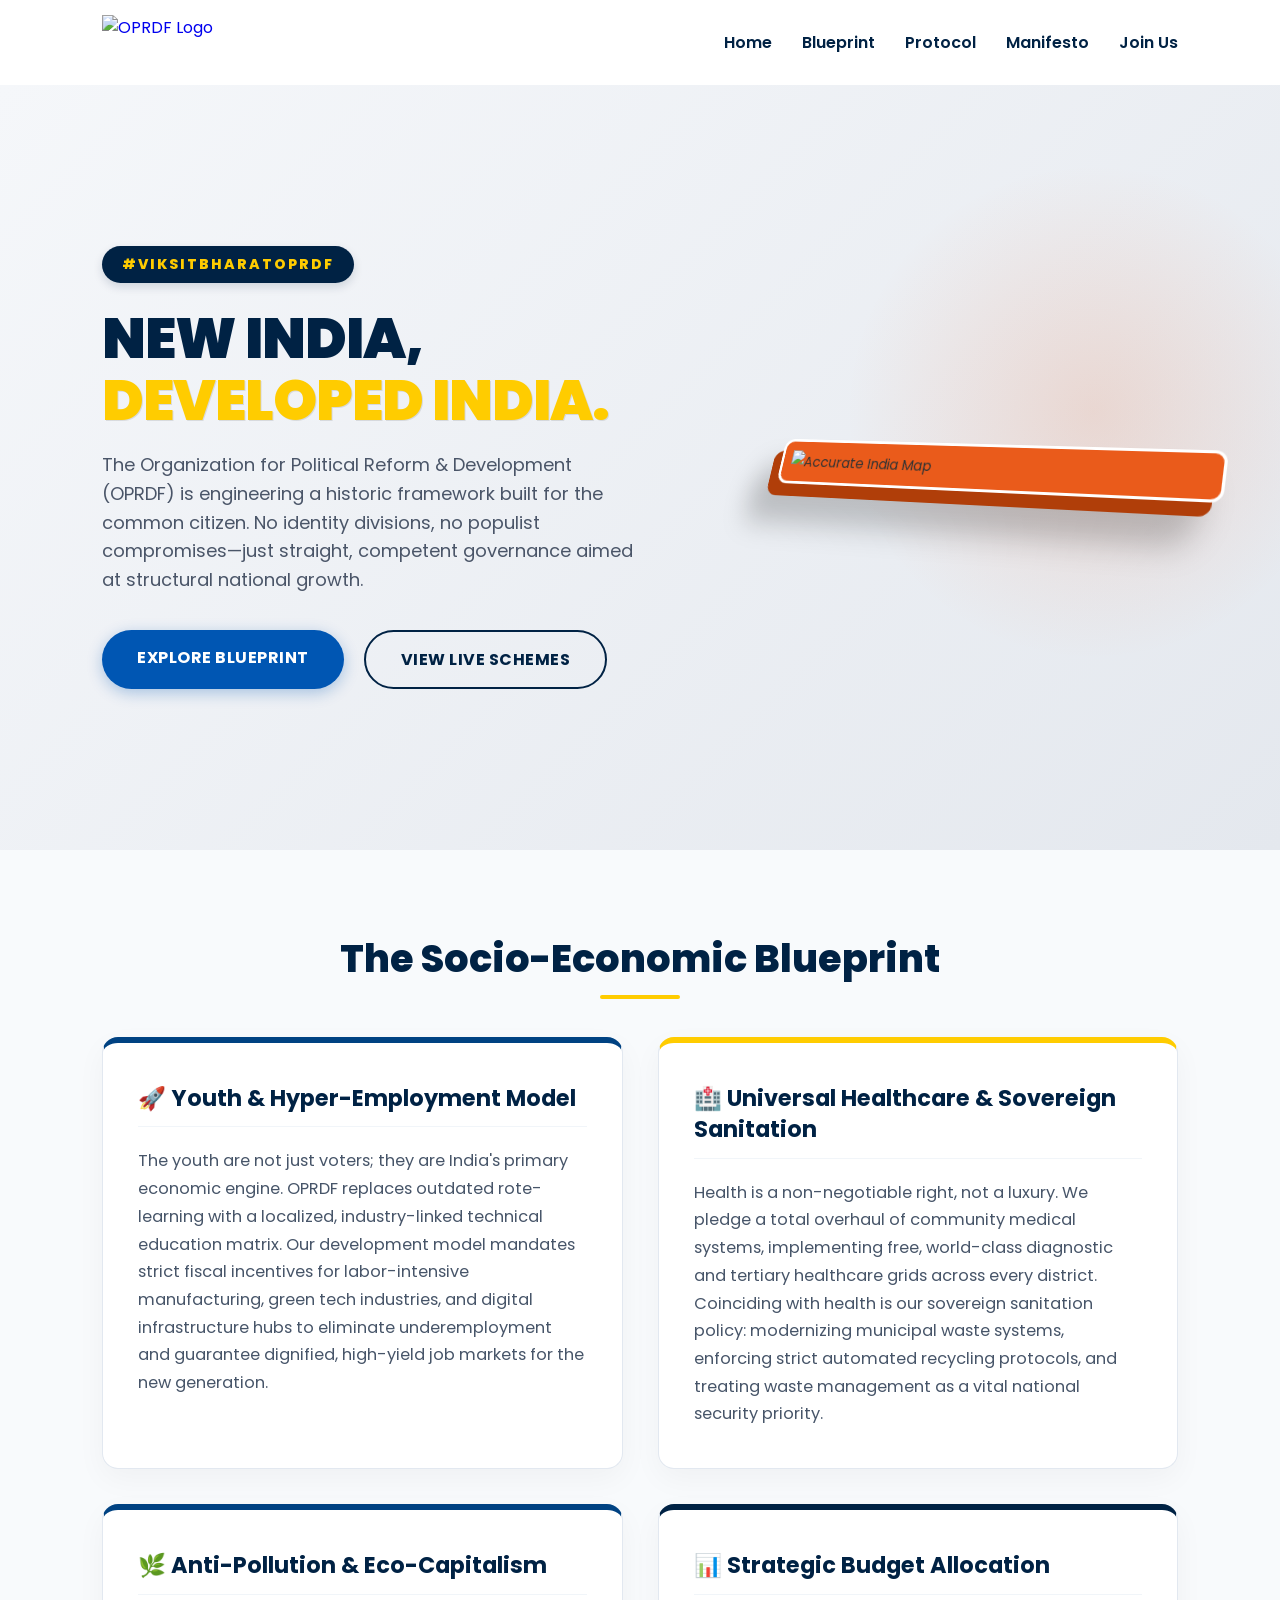
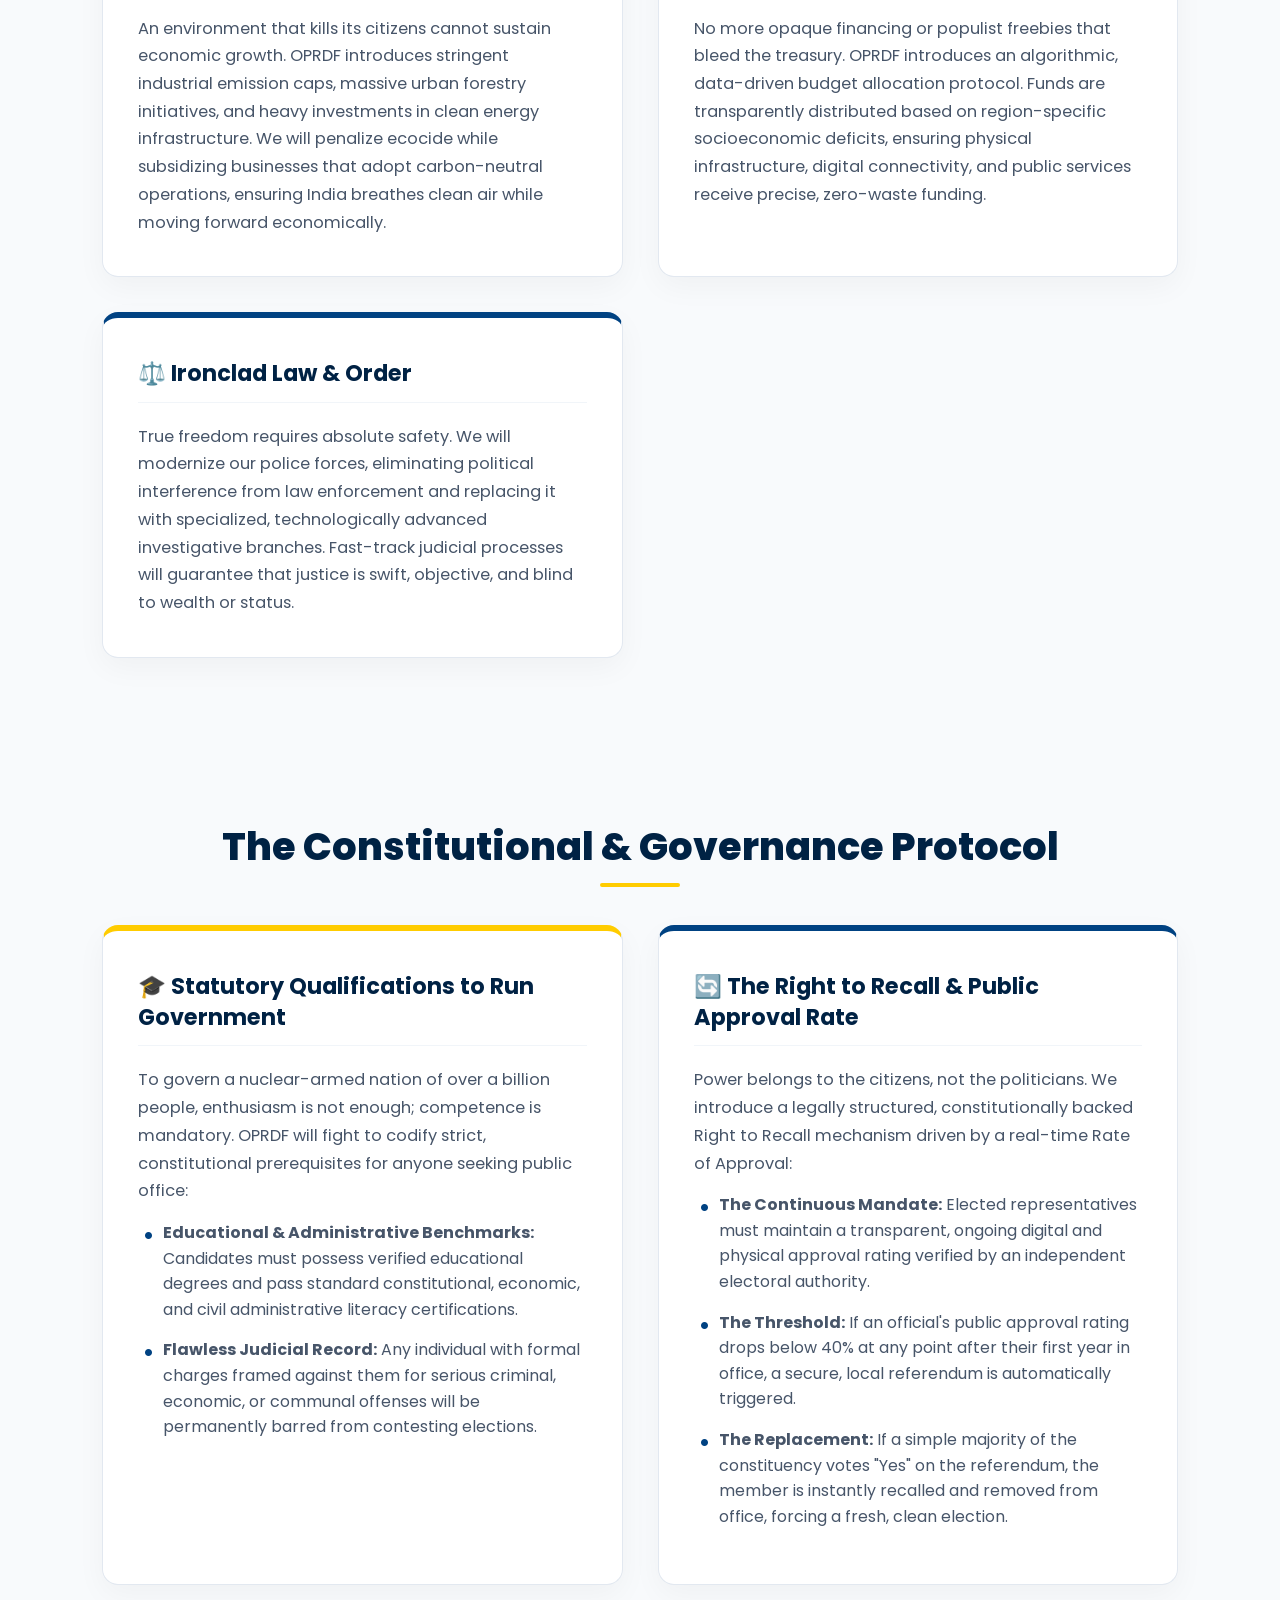
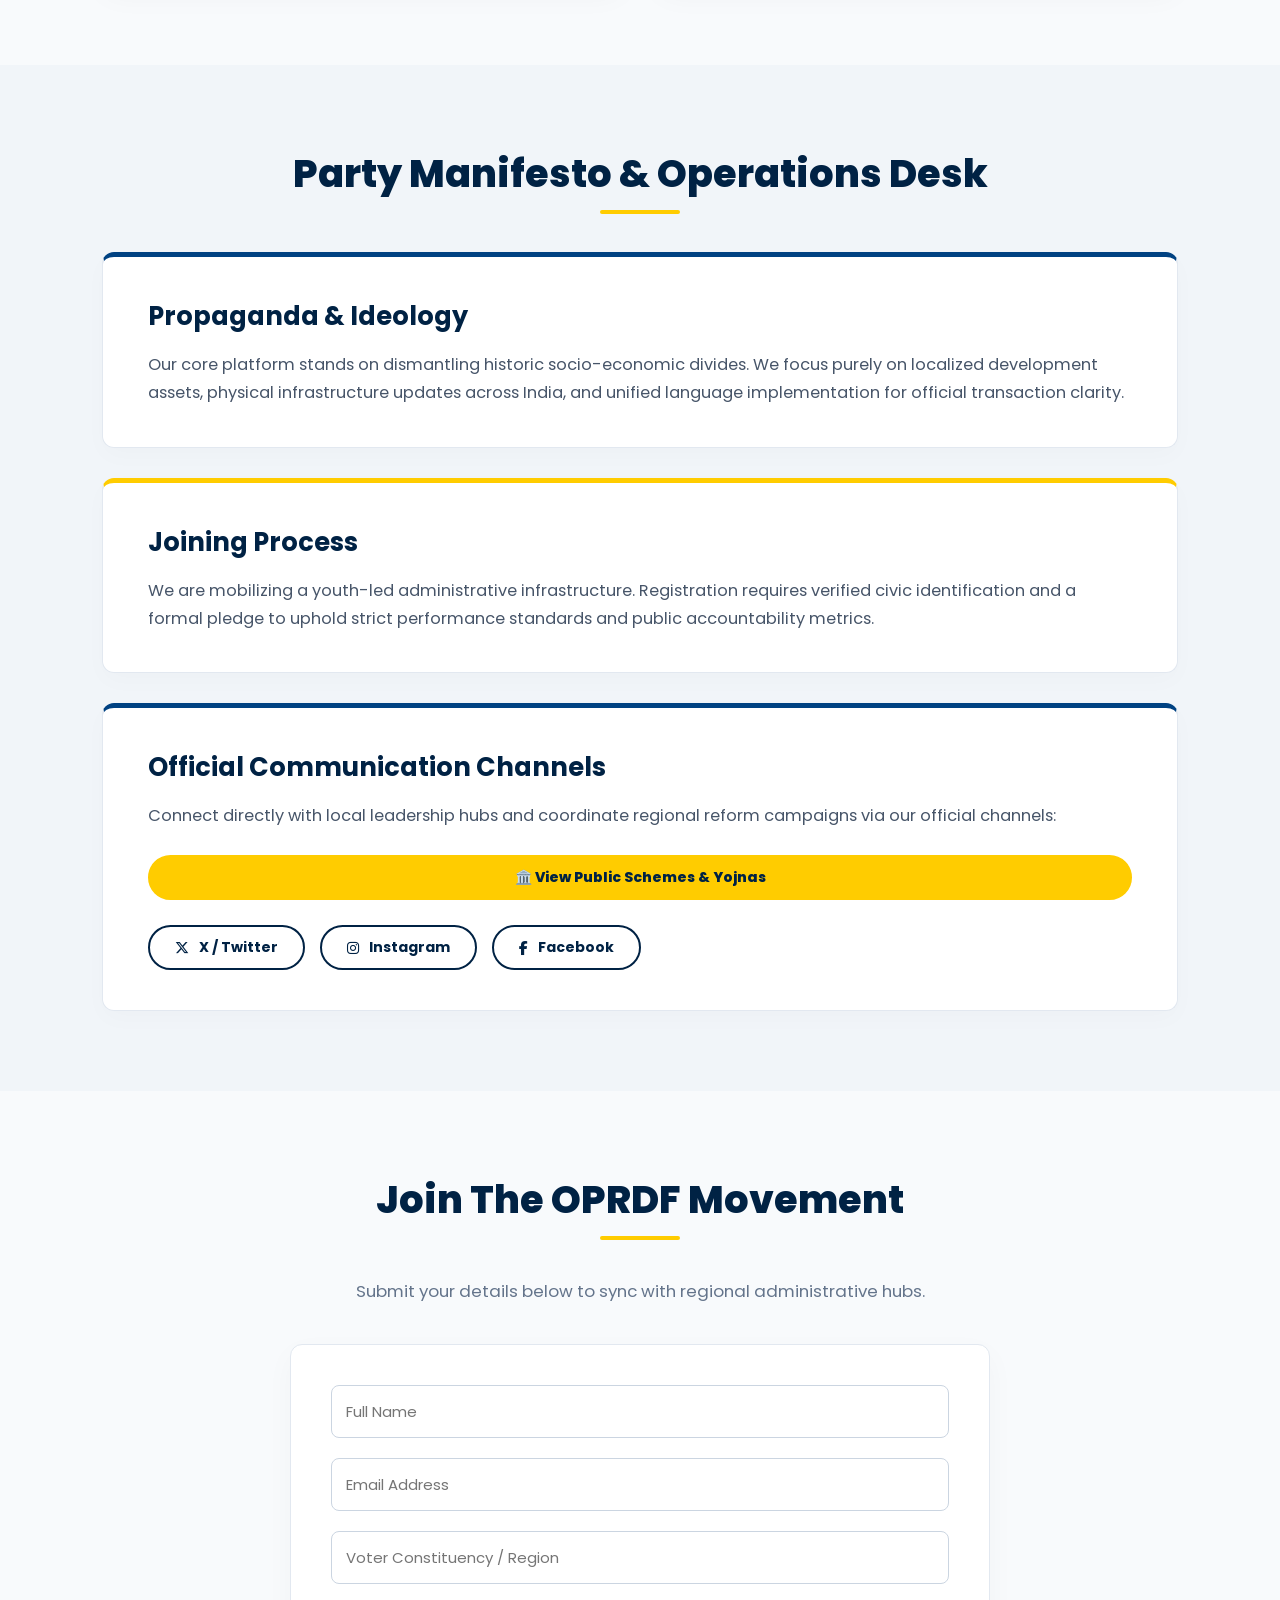
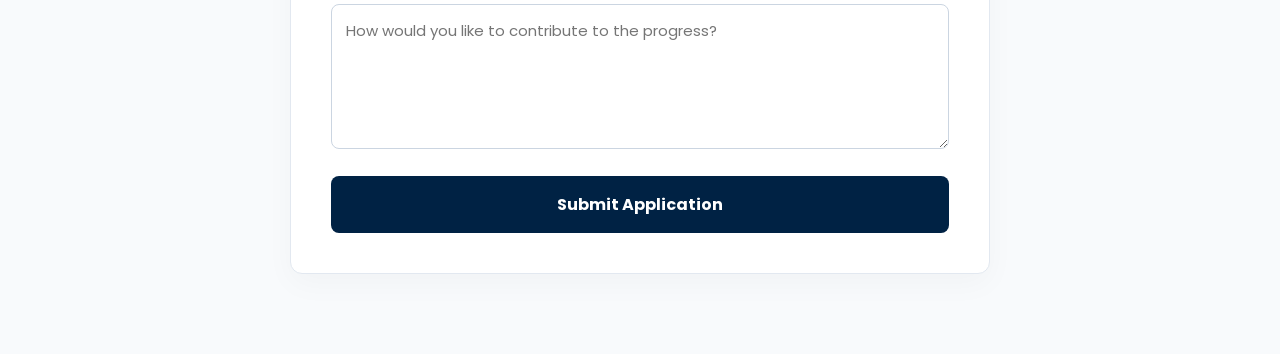
==== commit 55c468e0: "Update index.html" ====
--- a/index.html
+++ b/index.html
@@ -4,19 +4,15 @@
     <meta charset="UTF-8">
     <meta name="viewport" content="width=device-width, initial-scale=1.0">
     <title>OPRDF | Organization for Political Reform & Development</title>
-    <!-- Font Awesome Icons -->
     <link rel="stylesheet" href="https://cdnjs.cloudflare.com/ajax/libs/font-awesome/6.4.2/css/all.min.css">
-    <!-- Google Fonts -->
     <link href="https://fonts.googleapis.com/css2?family=Poppins:wght@400;600;700;800&display=swap" rel="stylesheet">
     <link rel="stylesheet" href="style.css">
 </head>
 <body>
 
-    <!-- Header / Navbar Section -->
     <header class="header">
         <nav class="navbar">
             <a href="#" class="nav-logo">
-                <!-- FIXED LOGO: Clean syntax using your local filename asset -->
                 <img src="ChatGPT Image May 27, 2026, 12_05_41 AM_2.png" alt="OPRDF Logo" class="logo-img">
             </a>
             <ul class="nav-menu">
@@ -29,7 +25,6 @@
         </nav>
     </header>
 
-    <!-- Custom Wide-Screen Welcome Banner Block -->
     <style>
         .welcome-hero {
             position: relative;
@@ -125,7 +120,6 @@
             transform: translateY(-2px);
         }
 
-        /* FIXED ACCURATE 3D ISOMETRIC MAP CONTAINER */
         .map-3d-container {
             position: absolute;
             right: 4%;
@@ -134,7 +128,6 @@
             width: 38%;
             height: auto;
             z-index: 2;
-            /* Combines soft ambient drop shadows with a sharp extruded 3D base layer matching the illustration reference */
             filter: drop-shadow(-10px 14px 0px #b03e09) drop-shadow(-20px 30px 15px rgba(0, 0, 0, 0.2));
             transition: transform 0.5s ease;
         }
@@ -147,7 +140,6 @@
             width: 100%;
             height: auto;
             display: block;
-            /* Applies uniform political branding: Solid Orange Fill with crisp white borders */
             background-color: #ea5b1b;
             border: 3px solid #ffffff;
             border-radius: 12px;
@@ -189,13 +181,11 @@
             </div>
         </div>
         
-        <!-- FIXED 3D PERSPECTIVE MAP USING YOUR ACCURATE REPOSITORY OUTLINES -->
         <div class="map-3d-container">
             <img src="https://raw.githubusercontent.com/Anujsharma635/India-map-with-all-states-SVG/main/India_Map.svg" alt="Accurate India Map" class="map-3d-asset">
         </div>
     </section>
 
-    <!-- SECTION: THE SOCIO-ECONOMIC BLUEPRINT -->
     <section class="blueprint-section" id="blueprint">
         <h2 class="section-title">The Socio-Economic Blueprint</h2>
         <div class="card-grid">
@@ -222,7 +212,6 @@
         </div>
     </section>
 
-    <!-- SECTION: THE CONSTITUTIONAL & GOVERNANCE PROTOCOL -->
     <section class="protocol-section" id="protocol">
         <h2 class="section-title">The Constitutional & Governance Protocol</h2>
         <div class="card-grid cols-2">
@@ -246,7 +235,6 @@
         </div>
     </section>
 
-    <!-- Party Manifesto & Operations Desk Section -->
     <section class="manifesto-section" id="manifesto">
         <h2 class="section-title">Party Manifesto & Operations Desk</h2>
         <div class="manifesto-stack">
@@ -273,7 +261,6 @@
         </div>
     </section>
 
-    <!-- Join The Movement Contact Form Section -->
     <section class="contact-section" id="join">
         <div class="contact-container">
             <h2 class="section-title">Join The OPRDF Movement</h2>
@@ -299,17 +286,13 @@
         </div>
     </section>
 
-    <!-- SECTION: DYNAMIC NATIONAL FOOTPRINTS MATRIX -->
+
     <style>
         .footprints-section {
-            background: #ea5b1b; 
-            background-image: linear-gradient(rgba(234, 91, 27, 0.92), rgba(234, 91, 27, 0.92)), url('https://raw.githubusercontent.com/Anujsharma635/India-map-with-all-states-SVG/main/India_Map.svg');
-            background-size: cover;
-            background-position: center;
-            background-repeat: no-repeat;
+            background: #051020; 
             color: white;
             padding: 80px 4%;
-            font-family: 'Segoe UI', Arial, sans-serif;
+            font-family: 'Poppins', 'Segoe UI', Arial, sans-serif;
             position: relative;
         }
 
@@ -319,333 +302,5 @@
         }
 
         .footprints-title-area h2 {
-            font-size: 52px;
-            font-weight: 900;
-            text-transform: uppercase;
-            letter-spacing: 0.5px;
-            margin: 0 0 10px 0;
-            color: #ffffff;
-        }
-
-        .footprints-title-area p {
-            color: #0d0c16;
-            font-size: 20px;
-            font-weight: 700;
-            margin: 0;
-        }
-
-        .dashboard-layout {
-            display: grid;
-            grid-template-columns: 350px 1fr;
-            gap: 25px;
-            max-width: 1350px;
-            margin: 0 auto;
-        }
-
-        .profile-display-card {
-            background: #09192e;
-            border-radius: 18px;
-            padding: 40px 25px 30px 25px;
-            display: flex;
-            flex-direction: column;
-            align-items: center;
-            justify-content: flex-start;
-            box-shadow: 0 20px 40px rgba(0,0,0,0.4);
-            box-sizing: border-box;
-        }
-
-        .cm-portrait-container {
-            text-align: center;
-            width: 100%;
-            margin-bottom: 35px;
-        }
-
-        .cm-image-frame {
-            width: 180px;
-            height: 180px;
-            border-radius: 50%;
-            border: 4px solid #ffcc00;
-            margin: 0 auto 25px auto;
-            background: #102a45; 
-            display: flex;
-            align-items: center;
-            justify-content: center;
-            overflow: hidden;
-            box-shadow: 0 10px 25px rgba(0,0,0,0.3);
-        }
-
-        .cm-image-frame img {
-            width: 100%;
-            height: 100%;
-            object-fit: cover;
-        }
-
-        .cm-name-label {
-            font-size: 26px;
-            font-weight: 800;
-            color: #ffffff;
-            margin-bottom: 8px;
-            line-height: 1.2;
-        }
-
-        .cm-designation {
-            font-size: 13px;
-            color: #ffcc00;
-            font-weight: 800;
-            text-transform: uppercase;
-            letter-spacing: 1.5px;
-        }
-
-        .profile-stats-grid {
-            width: 100%;
-            display: grid;
-            grid-template-columns: repeat(2, 1fr);
-            gap: 12px;
-            margin-top: auto;
-        }
-
-        .stat-metric-box {
-            background: #051020;
-            padding: 16px 10px;
-            border-radius: 10px;
-            text-align: center;
-            box-sizing: border-box;
-            display: flex;
-            flex-direction: column;
-            justify-content: center;
-            align-items: center;
-            min-height: 85px;
-        }
-
-        .stat-metric-box span {
-            display: block;
-            font-size: 9px;
-            color: #8fa0b5;
-            font-weight: 700;
-            text-transform: uppercase;
-            letter-spacing: 0.5px;
-            margin-bottom: 6px;
-            line-height: 1.2;
-        }
-
-        .stat-metric-box strong {
-            display: block;
-            font-size: 24px;
-            color: white;
-            font-weight: 700;
-        }
-
-        .stat-metric-box .regime-text {
-            font-size: 13px;
-            color: #ffcc00;
-            font-weight: 800;
-        }
-
-        .map-selection-interface {
-            background: #09192e;
-            border-radius: 18px;
-            padding: 35px 30px;
-            box-shadow: 0 20px 40px rgba(0,0,0,0.4);
-            box-sizing: border-box;
-            display: flex;
-            flex-direction: column;
-        }
-
-        .interface-instruction {
-            font-size: 12px;
-            text-transform: uppercase;
-            letter-spacing: 1px;
-            color: #8fa0b5;
-            margin-bottom: 25px;
-            font-weight: 700;
-        }
-
-        .states-interactive-grid {
-            display: grid;
-            grid-template-columns: repeat(4, 1fr);
-            gap: 15px;
-            max-height: 480px;
-            overflow-y: auto;
-            padding-right: 10px;
-        }
-
-        .states-interactive-grid::-webkit-scrollbar {
-            width: 6px;
-        }
-        .states-interactive-grid::-webkit-scrollbar-track {
-            background: #051020;
-            border-radius: 4px;
-        }
-        .states-interactive-grid::-webkit-scrollbar-thumb {
-            background: #1b355a;
-            border-radius: 4px;
-        }
-
-        .state-clickable-card {
-            background: #0d2543;
-            padding: 18px 10px;
-            border-radius: 8px;
-            text-align: center;
-            cursor: pointer;
-            transition: all 0.15s ease;
-            font-size: 14px;
-            font-weight: 600;
-            color: #b1c4da;
-            display: flex;
-            align-items: center;
-            justify-content: center;
-            box-sizing: border-box;
-            min-height: 55px;
-        }
-
-        .state-clickable-card:hover {
-            background: #12335c;
-            color: #ffffff;
-        }
-
-        .state-clickable-card.active-state {
-            background: #ffcc00;
-            color: #051020;
-            font-weight: 800;
-            box-shadow: 0 0 15px rgba(255, 204, 0, 0.35);
-        }
-
-        @media (max-width: 1150px) {
-            .states-interactive-grid { grid-template-columns: repeat(3, 1fr); }
-        }
-
-        @media (max-width: 992px) {
-            .dashboard-layout { grid-template-columns: 1fr; gap: 30px; }
-            .profile-display-card { min-height: auto; }
-            .states-interactive-grid { grid-template-columns: repeat(4, 1fr); }
-        }
-
-        @media (max-width: 768px) {
-            .states-interactive-grid { grid-template-columns: repeat(2, 1fr); }
-            .footprints-title-area h2 { font-size: 38px; }
-        }
-    </style>
-
-    <section class="footprints-section" id="footprints">
-        <div class="footprints-title-area">
-            <h2>Our Footprints</h2>
-            <p>National Political Overview</p>
-        </div>
-
-        <div class="dashboard-layout">
-            <div class="profile-display-card" id="displayCard">
-                <div class="cm-portrait-container">
-                    <div class="cm-image-frame" id="imageFrame">
-                        <img id="cmImage" src="" alt="Leader Portrait" crossorigin="anonymous">
-                    </div>
-                    <div class="cm-name-label" id="cmName">-</div>
-                    <div class="cm-designation" id="stateLabel">-</div>
-                </div>
-
-                <div class="profile-stats-grid">
-                    <div class="stat-metric-box">
-                        <span>Governing Regime</span>
-                        <strong id="partyLabel" class="regime-text">-</strong>
-                    </div>
-                    <div class="stat-metric-box">
-                        <span>Lok Sabha Seats</span>
-                        <strong id="lsSeats">-</strong>
-                    </div>
-                    <div class="stat-metric-box">
-                        <span>Rajya Sabha Seats</span>
-                        <strong id="rsSeats">-</strong>
-                    </div>
-                    <div class="stat-metric-box">
-                        <span>Assembly MLAs</span>
-                        <strong id="mlaSeats">-</strong>
-                    </div>
-                </div>
-            </div>
-
-            <div class="map-selection-interface">
-                <div class="interface-instruction">
-                    ▶ CLICK ANY STATE BELOW TO VIEW HISTORICAL PARTY DATA & STATS
-                </div>
+            font-size:
                 
-                <div class="states-interactive-grid">
-                    <div class="state-clickable-card active-state" id="btn-UP" onclick="loadState('UP', this)">Uttar Pradesh</div>
-                    <div class="state-clickable-card" id="btn-MH" onclick="loadState('MH', this)">Maharashtra</div>
-                    <div class="state-clickable-card" id="btn-WB" onclick="loadState('WB', this)">West Bengal</div>
-                    <div class="state-clickable-card" id="btn-BR" onclick="loadState('BR', this)">Bihar</div>
-                    <div class="state-clickable-card" id="btn-TN" onclick="loadState('TN', this)">Tamil Nadu</div>
-                    <div class="state-clickable-card" id="btn-AP" onclick="loadState('AP', this)">Andhra Pradesh</div>
-                    <div class="state-clickable-card" id="btn-MP" onclick="loadState('MP', this)">Madhya Pradesh</div>
-                    <div class="state-clickable-card" id="btn-KA" onclick="loadState('KA', this)">Karnataka</div>
-                    <div class="state-clickable-card" id="btn-GJ" onclick="loadState('GJ', this)">Gujarat</div>
-                    <div class="state-clickable-card" id="btn-RJ" onclick="loadState('RJ', this)">Rajasthan</div>
-                    <div class="state-clickable-card" id="btn-OR" onclick="loadState('OR', this)">Odisha</div>
-                    <div class="state-clickable-card" id="btn-KL" onclick="loadState('KL', this)">Kerala</div>
-                    <div class="state-clickable-card" id="btn-TS" onclick="loadState('TS', this)">Telangana</div>
-                    <div class="state-clickable-card" id="btn-AS" onclick="loadState('AS', this)">Assam</div>
-                    <div class="state-clickable-card" id="btn-JH" onclick="loadState('JH', this)">Jharkhand</div>
-                    <div class="state-clickable-card" id="btn-PB" onclick="loadState('PB', this)">Punjab</div>
-                    <div class="state-clickable-card" id="btn-CT" onclick="loadState('CT', this)">Chhattisgarh</div>
-                    <div class="state-clickable-card" id="btn-HR" onclick="loadState('HR', this)">Haryana</div>
-                    <div class="state-clickable-card" id="btn-JK" onclick="loadState('JK', this)">Jammu & Kashmir</div>
-                    <div class="state-clickable-card" id="btn-UK" onclick="loadState('UK', this)">Uttarakhand</div>
-                    <div class="state-clickable-card" id="btn-HP" onclick="loadState('HP', this)">Himachal Pradesh</div>
-                    <div class="state-clickable-card" id="btn-GA" onclick="loadState('GA', this)">Goa</div>
-                    <div class="state-clickable-card" id="btn-TR" onclick="loadState('TR', this)">Tripura</div>
-                    <div class="state-clickable-card" id="btn-ML" onclick="loadState('ML', this)">Meghalaya</div>
-                    <div class="state-clickable-card" id="btn-MN" onclick="loadState('MN', this)">Manipur</div>
-                    <div class="state-clickable-card" id="btn-NL" onclick="loadState('NL', this)">Nagaland</div>
-                    <div class="state-clickable-card" id="btn-SK" onclick="loadState('SK', this)">Sikkim</div>
-                    <div class="state-clickable-card" id="btn-MZ" onclick="loadState('MZ', this)">Mizoram</div>
-                    <div class="state-clickable-card" id="btn-AR" onclick="loadState('AR', this)">Arunachal Pradesh</div>
-                </div>
-            </div>
-        </div>
-    </section>
-
-    <script>
-        const comprehensiveIndiaMap = {
-            UP: { name: "Shri Yogi Adityanath", state: "Uttar Pradesh", party: "BJP (NDA)", ls: "80", rs: "31", mla: "403", img: "https://upload.wikimedia.org/wikipedia/commons/thumb/1/10/Yogi_Adityanath_Official_Portrait_2022.jpg/480px-Yogi_Adityanath_Official_Portrait_2022.jpg" },
-            MH: { name: "Shri Devendra Fadnavis", state: "Maharashtra", party: "BJP (NDA)", ls: "48", rs: "19", mla: "288", img: "https://upload.wikimedia.org/wikipedia/commons/thumb/a/a2/Devendra_Fadnavis_clean_portrait.jpg/480px-Devendra_Fadnavis_clean_portrait.jpg" },
-            WB: { name: "Smt. Mamata Banerjee", state: "West Bengal", party: "AITC (INDIA)", ls: "42", rs: "16", mla: "294", img: "https://upload.wikimedia.org/wikipedia/commons/thumb/5/5a/Mamata_Banerjee_World_Economic_Forum_2018.jpg/480px-Mamata_Banerjee_World_Economic_Forum_2018.jpg" },
-            BR: { name: "Shri Nitish Kumar", state: "Bihar", party: "JD(U) (NDA)", ls: "40", rs: "16", mla: "243", img: "https://upload.wikimedia.org/wikipedia/commons/thumb/e/e5/Nitish_Kumar_Portrait.jpg/480px-Nitish_Kumar_Portrait.jpg" },
-            TN: { name: "Shri M. K. Stalin", state: "Tamil Nadu", party: "DMK (INDIA)", ls: "39", rs: "18", mla: "234", img: "https://upload.wikimedia.org/wikipedia/commons/thumb/6/6a/M._K._Stalin.jpg/480px-M._K._Stalin.jpg" },
-            AP: { name: "Shri N. Chandrababu Naidu", state: "Andhra Pradesh", party: "TDP (NDA)", ls: "25", rs: "11", mla: "175", img: "https://upload.wikimedia.org/wikipedia/commons/thumb/5/58/N_Chandrababu_Naidu.jpg/480px-N_Chandrababu_Naidu.jpg" },
-            MP: { name: "Shri Mohan Yadav", state: "Madhya Pradesh", party: "BJP (NDA)", ls: "29", rs: "11", mla: "230", img: "https://upload.wikimedia.org/wikipedia/commons/thumb/d/d1/Dr._Mohan_Yadav_Official_Portrait.jpg/480px-Dr._Mohan_Yadav_Official_Portrait.jpg" },
-            KA: { name: "Shri Siddaramaiah", state: "Karnataka", party: "INC (INDIA)", ls: "28", rs: "12", mla: "224", img: "https://upload.wikimedia.org/wikipedia/commons/thumb/0/03/Siddaramaiah_2023.jpg/480px-Siddaramaiah_2023.jpg" },
-            GJ: { name: "Shri Bhupendra Patel", state: "Gujarat", party: "BJP (NDA)", ls: "26", rs: "11", mla: "182", img: "https://upload.wikimedia.org/wikipedia/commons/thumb/a/ab/Bhupendrabhai_Patel_Portrait.jpg/480px-Bhupendrabhai_Patel_Portrait.jpg" },
-            RJ: { name: "Shri Bhajan Lal Sharma", state: "Rajasthan", party: "BJP (NDA)", ls: "25", rs: "10", mla: "200", img: "https://upload.wikimedia.org/wikipedia/commons/thumb/1/13/Bhajan_Lal_Sharma_Portrait.jpg/480px-Bhajan_Lal_Sharma_Portrait.jpg" },
-            OR: { name: "Shri Mohan Charan Majhi", state: "Odisha", party: "BJP (NDA)", ls: "21", rs: "10", mla: "147", img: "https://upload.wikimedia.org/wikipedia/commons/thumb/8/87/Mohan_Charan_Majhi.jpg/480px-Mohan_Charan_Majhi.jpg" },
-            KL: { name: "Shri Pinarayi Vijayan", state: "Kerala", party: "CPI(M)", ls: "20", rs: "9", mla: "140", img: "https://upload.wikimedia.org/wikipedia/commons/thumb/2/23/Pinarayi_Vijayan_Official.jpg/480px-Pinarayi_Vijayan_Official.jpg" },
-            TS: { name: "Shri A. Revanth Reddy", state: "Telangana", party: "INC (INDIA)", ls: "17", rs: "7", mla: "119", img: "https://upload.wikimedia.org/wikipedia/commons/thumb/a/ad/Anumula_Revanth_Reddy.jpg/480px-Anumula_Revanth_Reddy.jpg" },
-            AS: { name: "Shri Himanta Biswa Sarma", state: "Assam", party: "BJP (NDA)", ls: "14", rs: "7", mla: "126", img: "https://upload.wikimedia.org/wikipedia/commons/thumb/f/f6/Himanta_Biswa_Sarma_in_2021.jpg/480px-Himanta_Biswa_Sarma_in_2021.jpg" },
-            JH: { name: "Shri Hemant Soren", state: "Jharkhand", party: "JMM (INDIA)", ls: "14", rs: "6", mla: "81", img: "https://upload.wikimedia.org/wikipedia/commons/thumb/e/e0/Hemant_Soren_Official.jpg/480px-Hemant_Soren_Official.jpg" },
-            PB: { name: "Shri Bhagwant Singh Mann", state: "Punjab", party: "AAP", ls: "13", rs: "7", mla: "117", img: "https://upload.wikimedia.org/wikipedia/commons/thumb/6/69/Bhagwant_Mann_2022.jpg/480px-Bhagwant_Mann_2022.jpg" },
-            CT: { name: "Shri Vishnu Deo Sai", state: "Chhattisgarh", party: "BJP (NDA)", ls: "11", rs: "5", mla: "90", img: "https://upload.wikimedia.org/wikipedia/commons/thumb/6/62/Vishnu_Deo_Sai.jpg/480px-Vishnu_Deo_Sai.jpg" },
-            HR: { name: "Shri Nayab Singh Saini", state: "Haryana", party: "BJP (NDA)", ls: "10", rs: "5", mla: "90", img: "https://upload.wikimedia.org/wikipedia/commons/thumb/c/ca/Nayab_Singh_Saini.jpg/480px-Nayab_Singh_Saini.jpg" },
-            JK: { name: "Shri Omar Abdullah", state: "Jammu & Kashmir", party: "JKNC", ls: "5", rs: "4", mla: "90", img: "https://upload.wikimedia.org/wikipedia/commons/thumb/b/b2/Omar_Abdullah_WEF_2010.jpg/480px-Omar_Abdullah_WEF_2010.jpg" }
-        };
-
-        function loadState(code, element) {
-            const data = comprehensiveIndiaMap[code];
-            if (!data) return;
-            
-            document.getElementById('cmName').innerText = data.name;
-            document.getElementById('stateLabel').innerText = data.state;
-            document.getElementById('partyLabel').innerText = data.party;
-            document.getElementById('lsSeats').innerText = data.ls;
-            document.getElementById('rsSeats').innerText = data.rs;
-            document.getElementById('mlaSeats').innerText = data.mla;
-            document.getElementById('cmImage').src = data.img;
-
-            const cards = document.querySelectorAll('.state-clickable-card');
-            cards.forEach(card => card.classList.remove('active-state'));
-            element.classList.add('active-state');
-        }
-
-        window.onload = function() {
-            const defaultBtn = document.getElementById('btn-UP');
-            if (defaultBtn) loadState('UP', defaultBtn);
-        };
-    </script>
-</body>
-</html>
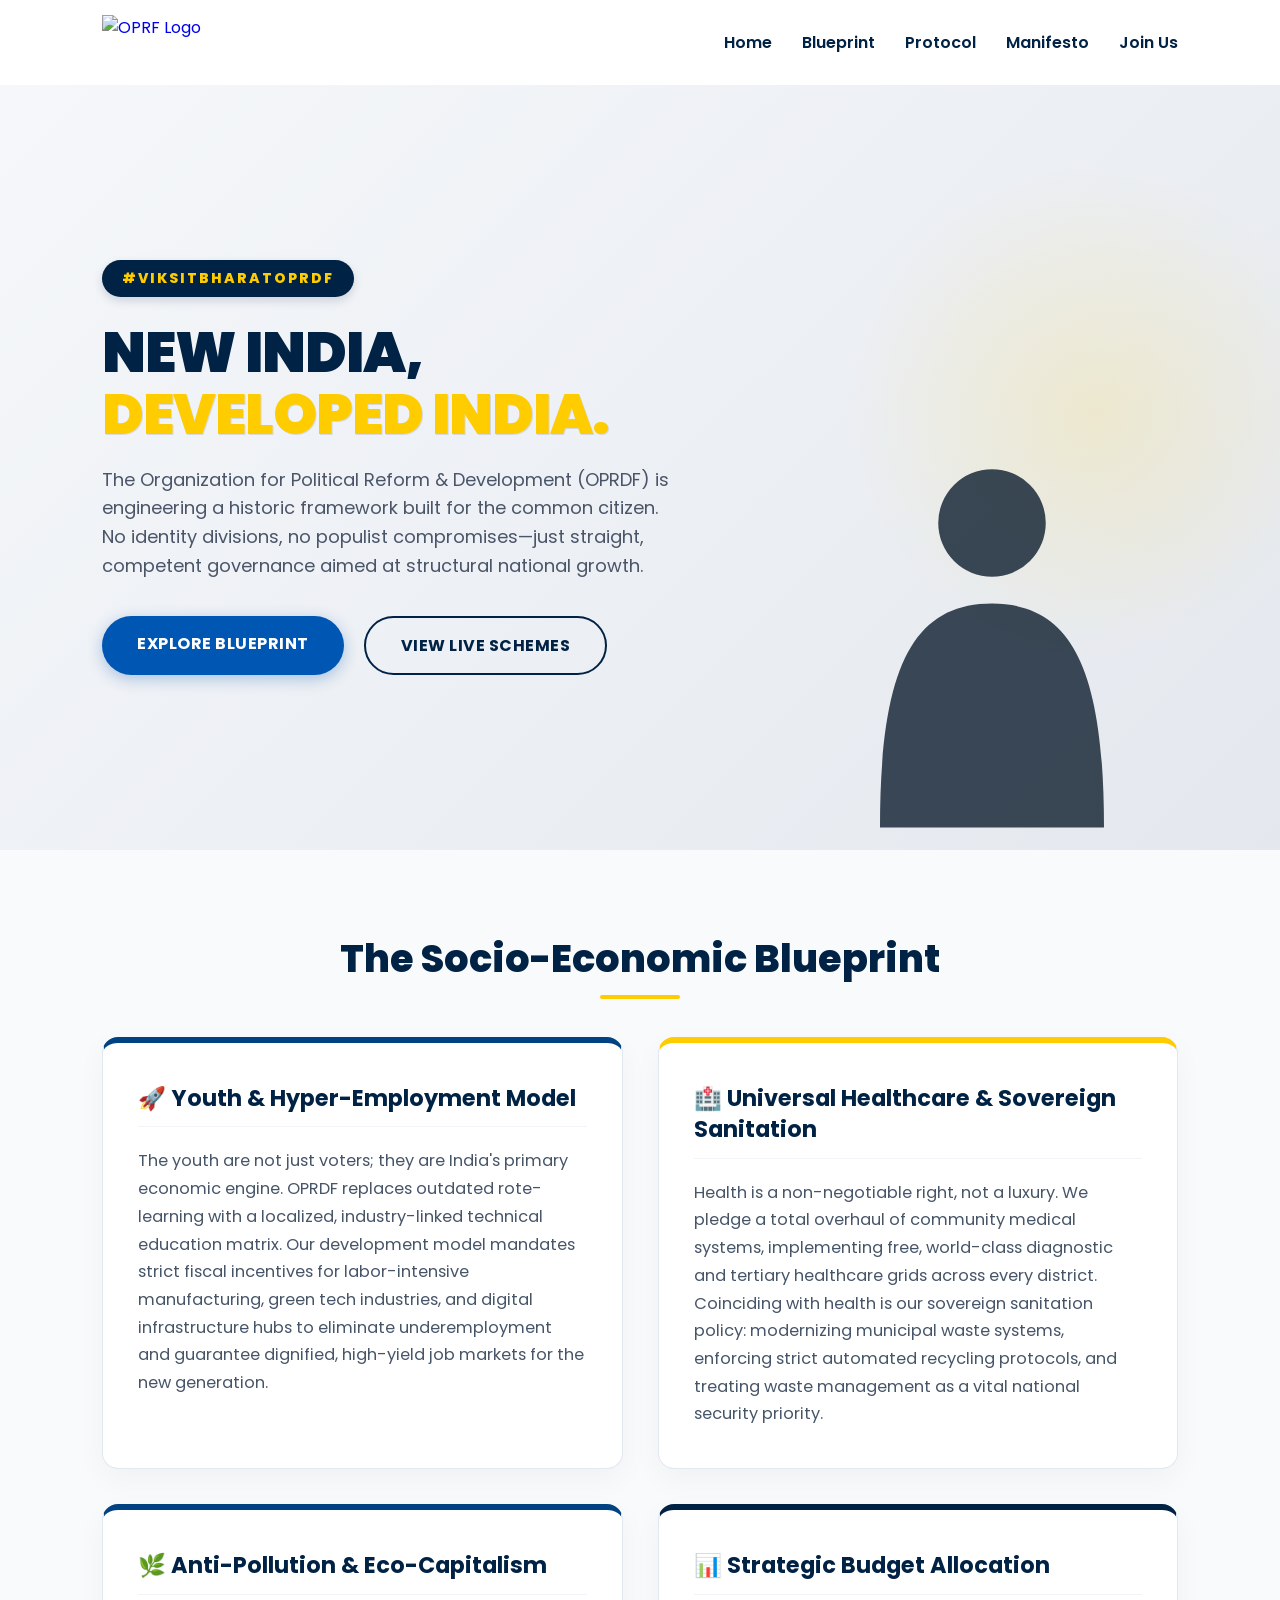
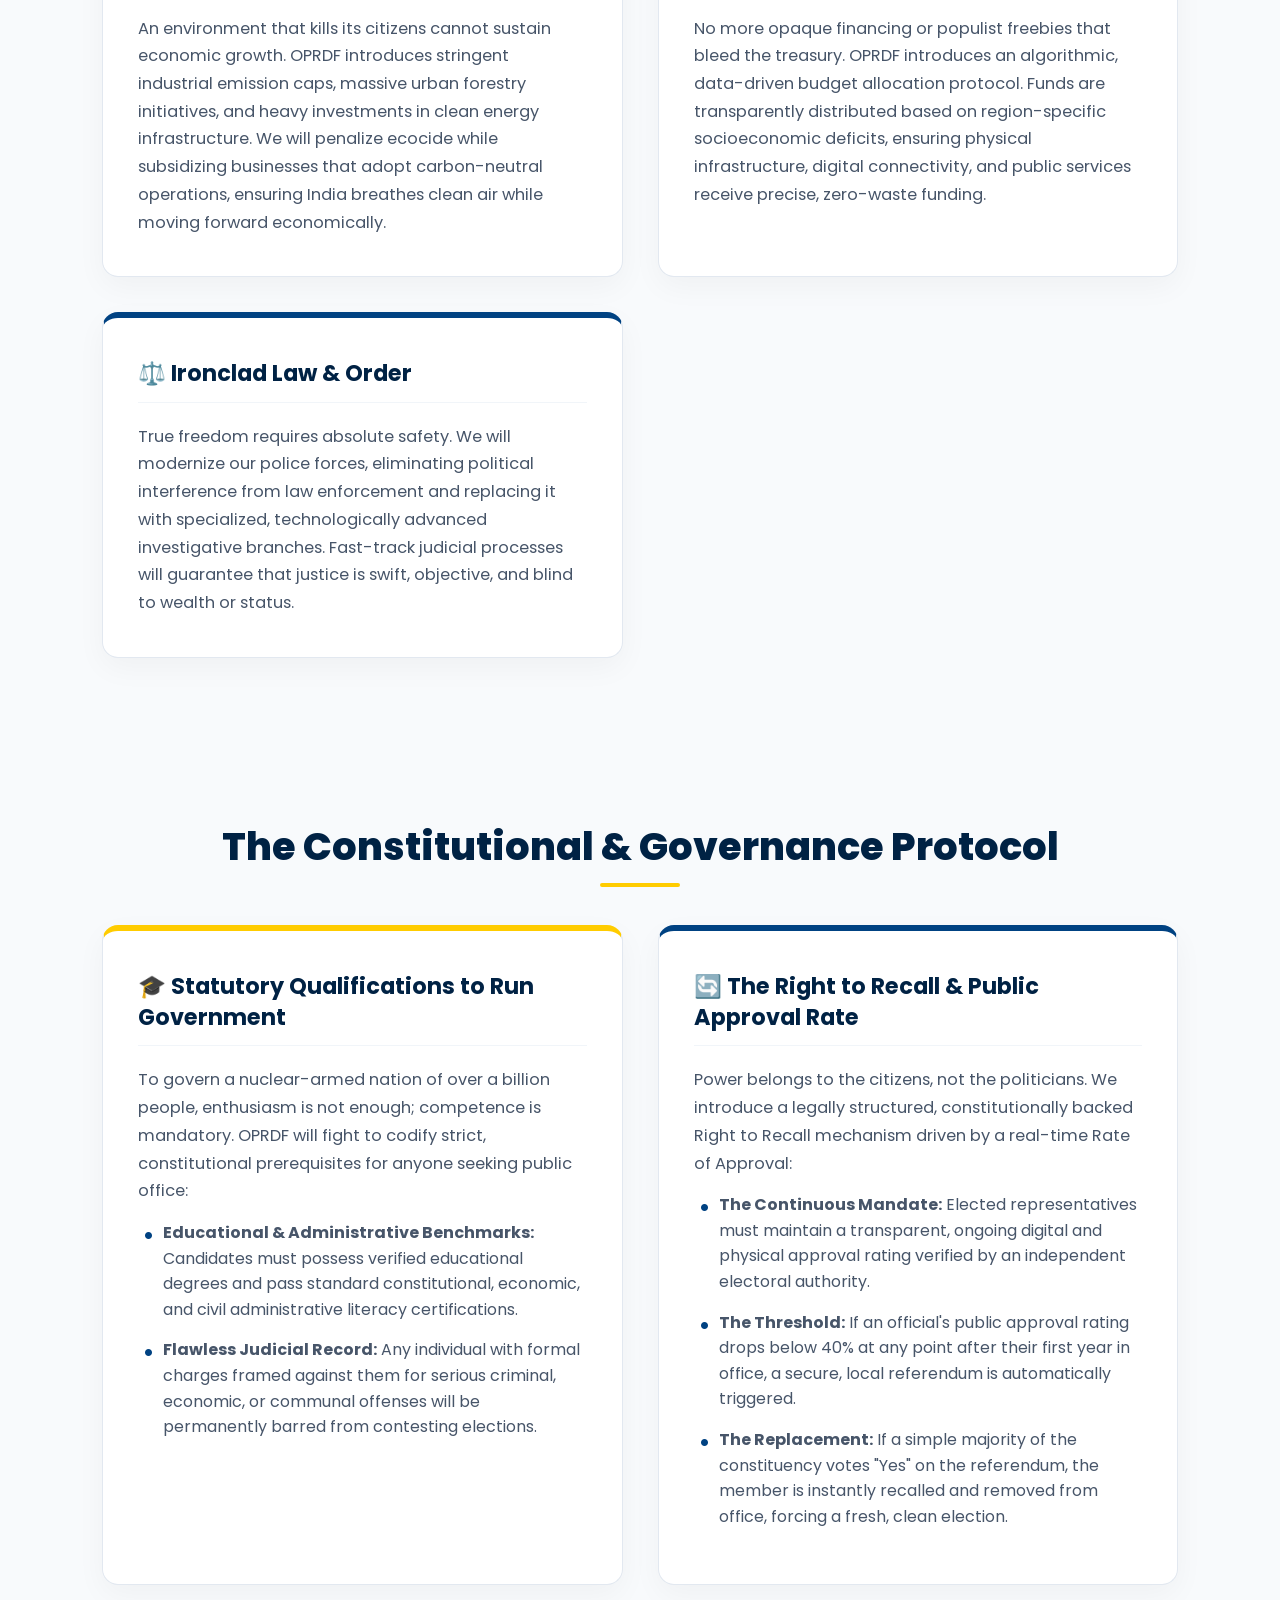
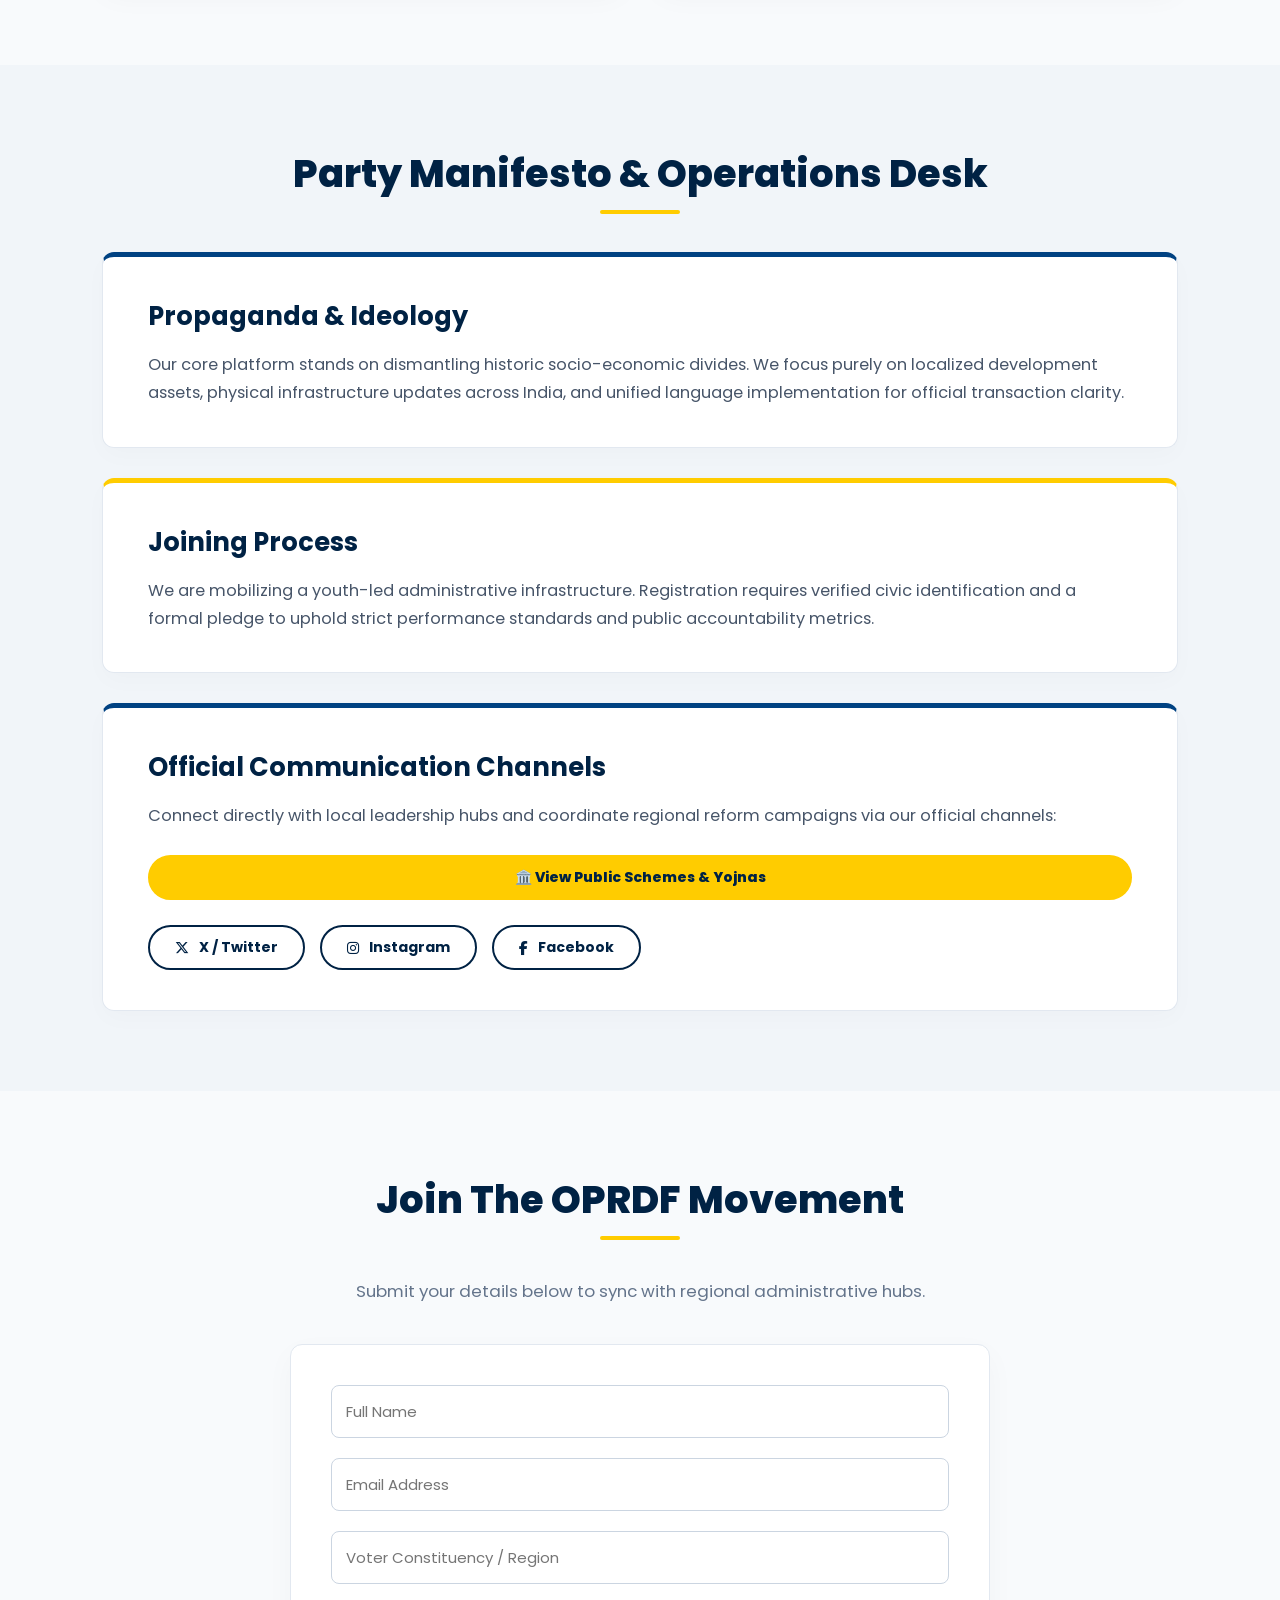
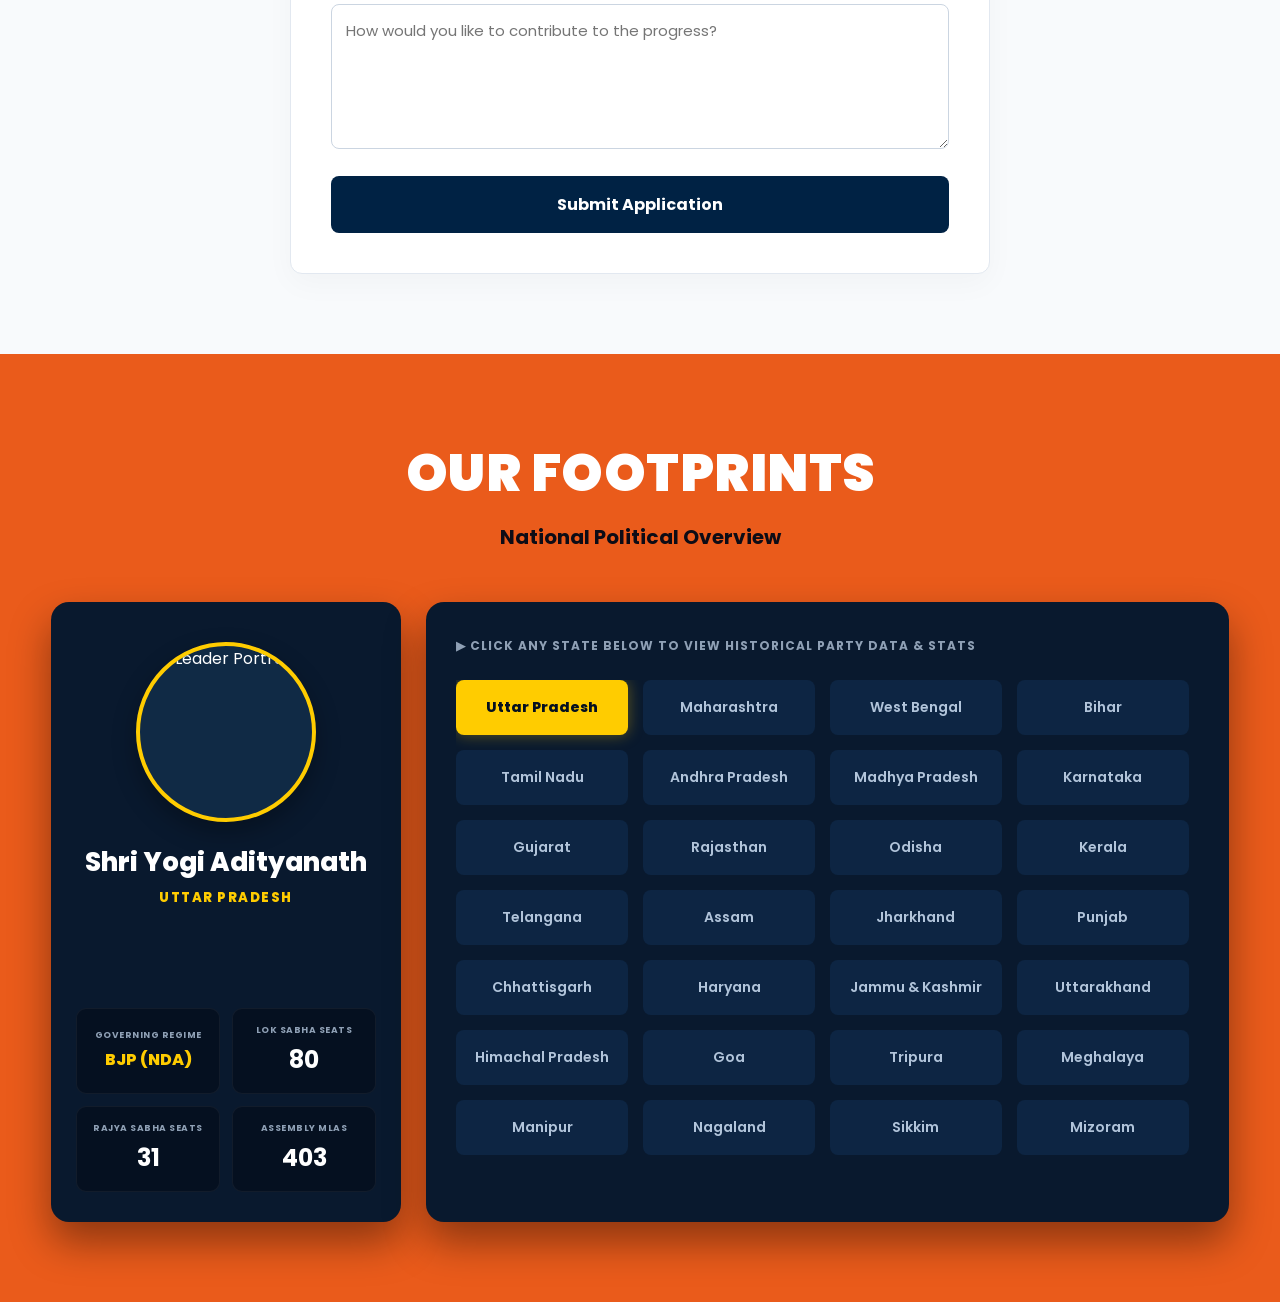
==== commit 780b17b0: "Update index.html" ====
--- a/index.html
+++ b/index.html
@@ -4,16 +4,19 @@
     <meta charset="UTF-8">
     <meta name="viewport" content="width=device-width, initial-scale=1.0">
     <title>OPRDF | Organization for Political Reform & Development</title>
+    <!-- Font Awesome Icons -->
     <link rel="stylesheet" href="https://cdnjs.cloudflare.com/ajax/libs/font-awesome/6.4.2/css/all.min.css">
+    <!-- Google Fonts -->
     <link href="https://fonts.googleapis.com/css2?family=Poppins:wght@400;600;700;800&display=swap" rel="stylesheet">
     <link rel="stylesheet" href="style.css">
 </head>
 <body>
 
+    <!-- Header / Navbar Section -->
     <header class="header">
         <nav class="navbar">
             <a href="#" class="nav-logo">
-                <img src="ChatGPT Image May 27, 2026, 12_05_41 AM_2.png" alt="OPRDF Logo" class="logo-img">
+                <img src="ChatGPT Image May 27, 2026, 12_05_41 AM_2.png" alt="OPRF Logo" class="logo-img">
             </a>
             <ul class="nav-menu">
                 <li class="nav-item"><a href="#home" class="nav-link">Home</a></li>
@@ -25,6 +28,7 @@
         </nav>
     </header>
 
+    <!-- Custom Wide-Screen Welcome Banner Block -->
     <style>
         .welcome-hero {
             position: relative;
@@ -38,7 +42,7 @@
         }
 
         .welcome-container {
-            max-width: 55%;
+            max-width: 60%;
             z-index: 5;
         }
 
@@ -120,31 +124,30 @@
             transform: translateY(-2px);
         }
 
-        .map-3d-container {
+        .silhouette-wrapper {
             position: absolute;
-            right: 4%;
-            top: 50%;
-            transform: translateY(-50%) perspective(1200px) rotateY(-24deg) rotateX(20deg) rotateZ(2deg);
-            width: 38%;
-            height: auto;
+            right: 5%;
+            bottom: 0;
+            width: 35%;
+            height: 90%;
             z-index: 2;
-            filter: drop-shadow(-10px 14px 0px #b03e09) drop-shadow(-20px 30px 15px rgba(0, 0, 0, 0.2));
-            transition: transform 0.5s ease;
-        }
-
-        .map-3d-container:hover {
-            transform: translateY(-52%) perspective(1200px) rotateY(-15deg) rotateX(12deg) rotateZ(1deg);
-        }
-
-        .map-3d-asset {
+            pointer-events: none;
+            opacity: 0.85;
+        }
+
+        .common-man-shadow {
+            position: absolute;
+            bottom: 0;
+            right: 0;
             width: 100%;
-            height: auto;
-            display: block;
-            background-color: #ea5b1b;
-            border: 3px solid #ffffff;
-            border-radius: 12px;
-            padding: 10px;
-            box-sizing: border-box;
+            height: 100%;
+            background: currentColor;
+            color: #1a2a3a;
+            mask: radial-gradient(circle at 50% 22%, currentColor 20%, transparent 21%),
+                  radial-gradient(circle at 50% 90%, currentColor 45%, transparent 46%);
+            -webkit-mask: url("data:image/svg+xml;utf8,<svg xmlns='http://www.w3.org/2000/svg' viewBox='0 0 100 100'><path fill='black' d='M50,15 A12,12 0 1,0 50,39 A12,12 0 1,0 50,15 Z M25,95 C25,60 32,45 50,45 C68,45 75,60 75,95 Z'/></svg>") no-repeat bottom center;
+            mask-size: contain;
+            -webkit-mask-size: contain;
         }
 
         .bg-circle-accent {
@@ -153,7 +156,7 @@
             top: 10%;
             width: 500px;
             height: 500px;
-            background: radial-gradient(circle, rgba(234, 91, 27, 0.15) 0%, transparent 70%);
+            background: radial-gradient(circle, rgba(255,204,0,0.15) 0%, transparent 70%);
             border-radius: 50%;
             z-index: 1;
         }
@@ -163,7 +166,7 @@
             .welcome-container { max-width: 100%; text-align: center; }
             .welcome-description { max-width: 100%; }
             .welcome-cta-group { justify-content: center; }
-            .map-3d-container { display: none; }
+            .silhouette-wrapper { display: none; }
         }
     </style>
 
@@ -180,12 +183,12 @@
                 <a href="schemes.html" class="welcome-btn welcome-btn-secondary">View Live Schemes</a>
             </div>
         </div>
-        
-        <div class="map-3d-container">
-            <img src="https://raw.githubusercontent.com/Anujsharma635/India-map-with-all-states-SVG/main/India_Map.svg" alt="Accurate India Map" class="map-3d-asset">
+        <div class="silhouette-wrapper">
+            <div class="common-man-shadow"></div>
         </div>
     </section>
 
+    <!-- SECTION: THE SOCIO-ECONOMIC BLUEPRINT -->
     <section class="blueprint-section" id="blueprint">
         <h2 class="section-title">The Socio-Economic Blueprint</h2>
         <div class="card-grid">
@@ -212,6 +215,7 @@
         </div>
     </section>
 
+    <!-- SECTION: THE CONSTITUTIONAL & GOVERNANCE PROTOCOL -->
     <section class="protocol-section" id="protocol">
         <h2 class="section-title">The Constitutional & Governance Protocol</h2>
         <div class="card-grid cols-2">
@@ -235,6 +239,7 @@
         </div>
     </section>
 
+    <!-- Party Manifesto & Operations Desk Section -->
     <section class="manifesto-section" id="manifesto">
         <h2 class="section-title">Party Manifesto & Operations Desk</h2>
         <div class="manifesto-stack">
@@ -261,6 +266,7 @@
         </div>
     </section>
 
+    <!-- Join The Movement Contact Form Section -->
     <section class="contact-section" id="join">
         <div class="contact-container">
             <h2 class="section-title">Join The OPRDF Movement</h2>
@@ -286,13 +292,19 @@
         </div>
     </section>
 
-
+    <!-- ==========================================
+         SECTION: DYNAMIC NATIONAL FOOTPRINTS MATRIX
+         ========================================== -->
     <style>
         .footprints-section {
-            background: #051020; 
+            background: #ea5b1b; 
+            background-image: linear-gradient(rgba(234, 91, 27, 0.92), rgba(234, 91, 27, 0.92)), url('https://upload.wikimedia.org/wikipedia/commons/4/41/India_map_blank.svg');
+            background-size: cover;
+            background-position: center;
+            background-repeat: no-repeat;
             color: white;
             padding: 80px 4%;
-            font-family: 'Poppins', 'Segoe UI', Arial, sans-serif;
+            font-family: 'Segoe UI', Arial, sans-serif;
             position: relative;
         }
 
@@ -302,5 +314,352 @@
         }
 
         .footprints-title-area h2 {
-            font-size:
+            font-size: 52px;
+            font-weight: 900;
+            text-transform: uppercase;
+            letter-spacing: 0.5px;
+            margin: 0 0 10px 0;
+            color: #ffffff;
+        }
+
+        .footprints-title-area p {
+            color: #0d0c16;
+            font-size: 20px;
+            font-weight: 700;
+            margin: 0;
+        }
+
+        .dashboard-layout {
+            display: grid;
+            grid-template-columns: 350px 1fr;
+            gap: 25px;
+            max-width: 1350px;
+            margin: 0 auto;
+        }
+
+        .profile-display-card {
+            background: #09192e;
+            border-radius: 18px;
+            padding: 40px 25px 30px 25px;
+            display: flex;
+            flex-direction: column;
+            align-items: center;
+            justify-content: flex-start;
+            box-shadow: 0 20px 40px rgba(0,0,0,0.4);
+            box-sizing: border-box;
+        }
+
+        .cm-portrait-container {
+            text-align: center;
+            width: 100%;
+            margin-bottom: 35px;
+        }
+
+        .cm-image-frame {
+            width: 180px;
+            height: 180px;
+            border-radius: 50%;
+            border: 4px solid #ffcc00;
+            margin: 0 auto 25px auto;
+            background: #102a45; 
+            display: flex;
+            align-items: center;
+            justify-content: center;
+            overflow: hidden;
+            box-shadow: 0 10px 25px rgba(0,0,0,0.3);
+        }
+
+        .cm-image-frame img {
+            width: 100%;
+            height: 100%;
+            object-fit: cover;
+        }
+
+        .cm-name-label {
+            font-size: 26px;
+            font-weight: 800;
+            color: #ffffff;
+            margin-bottom: 8px;
+            line-height: 1.2;
+        }
+
+        .cm-designation {
+            font-size: 13px;
+            color: #ffcc00;
+            font-weight: 800;
+            text-transform: uppercase;
+            letter-spacing: 1.5px;
+        }
+
+        .profile-stats-grid {
+            width: 100%;
+            display: grid;
+            grid-template-columns: repeat(2, 1fr);
+            gap: 12px;
+            margin-top: auto;
+        }
+
+        .stat-metric-box {
+            background: #051020;
+            padding: 16px 10px;
+            border-radius: 10px;
+            text-align: center;
+            box-sizing: border-box;
+            display: flex;
+            flex-direction: column;
+            justify-content: center;
+            align-items: center;
+            min-height: 85px;
+        }
+
+        .stat-metric-box span {
+            display: block;
+            font-size: 9px;
+            color: #8fa0b5;
+            font-weight: 700;
+            text-transform: uppercase;
+            letter-spacing: 0.5px;
+            margin-bottom: 6px;
+            line-height: 1.2;
+        }
+
+        .stat-metric-box strong {
+            display: block;
+            font-size: 24px;
+            color: white;
+            font-weight: 700;
+        }
+
+        .stat-metric-box .regime-text {
+            font-size: 13px;
+            color: #ffcc00;
+            font-weight: 800;
+        }
+
+        .map-selection-interface {
+            background: #09192e;
+            border-radius: 18px;
+            padding: 35px 30px;
+            box-shadow: 0 20px 40px rgba(0,0,0,0.4);
+            box-sizing: border-box;
+            display: flex;
+            flex-direction: column;
+        }
+
+        .interface-instruction {
+            font-size: 12px;
+            text-transform: uppercase;
+            letter-spacing: 1px;
+            color: #8fa0b5;
+            margin-bottom: 25px;
+            font-weight: 700;
+        }
+
+        .states-interactive-grid {
+            display: grid;
+            grid-template-columns: repeat(4, 1fr);
+            gap: 15px;
+            max-height: 480px;
+            overflow-y: auto;
+            padding-right: 10px;
+        }
+
+        .states-interactive-grid::-webkit-scrollbar {
+            width: 6px;
+        }
+        .states-interactive-grid::-webkit-scrollbar-track {
+            background: #051020;
+            border-radius: 4px;
+        }
+        .states-interactive-grid::-webkit-scrollbar-thumb {
+            background: #1b355a;
+            border-radius: 4px;
+        }
+
+        .state-clickable-card {
+            background: #0d2543;
+            padding: 18px 10px;
+            border-radius: 8px;
+            text-align: center;
+            cursor: pointer;
+            transition: all 0.15s ease;
+            font-size: 14px;
+            font-weight: 600;
+            color: #b1c4da;
+            display: flex;
+            align-items: center;
+            justify-content: center;
+            box-sizing: border-box;
+            min-height: 55px;
+        }
+
+        .state-clickable-card:hover {
+            background: #12335c;
+            color: #ffffff;
+        }
+
+        .state-clickable-card.active-state {
+            background: #ffcc00;
+            color: #051020;
+            font-weight: 800;
+            box-shadow: 0 0 15px rgba(255, 204, 0, 0.35);
+        }
+
+        @media (max-width: 1150px) {
+            .states-interactive-grid { grid-template-columns: repeat(3, 1fr); }
+        }
+
+        @media (max-width: 992px) {
+            .dashboard-layout { grid-template-columns: 1fr; gap: 30px; }
+            .profile-display-card { min-height: auto; }
+            .states-interactive-grid { grid-template-columns: repeat(4, 1fr); }
+        }
+
+        @media (max-width: 768px) {
+            .states-interactive-grid { grid-template-columns: repeat(2, 1fr); }
+            .footprints-title-area h2 { font-size: 38px; }
+        }
+    </style>
+
+    <section class="footprints-section" id="footprints">
+        <div class="footprints-title-area">
+            <h2>Our Footprints</h2>
+            <p>National Political Overview</p>
+        </div>
+
+        <div class="dashboard-layout">
+            <!-- Left Dynamic Display Panel Component -->
+            <div class="profile-display-card" id="displayCard">
+                <div class="cm-portrait-container">
+                    <div class="cm-image-frame" id="imageFrame">
+                        <img id="cmImage" src="" alt="Leader Portrait" crossorigin="anonymous">
+                    </div>
+                    <div class="cm-name-label" id="cmName">-</div>
+                    <div class="cm-designation" id="stateLabel">-</div>
+                </div>
+
+                <!-- Stats Boxes -->
+                <div class="profile-stats-grid">
+                    <div class="stat-metric-box">
+                        <span>Governing Regime</span>
+                        <strong id="partyLabel" class="regime-text">-</strong>
+                    </div>
+                    <div class="stat-metric-box">
+                        <span>Lok Sabha Seats</span>
+                        <strong id="lsSeats">-</strong>
+                    </div>
+                    <div class="stat-metric-box">
+                        <span>Rajya Sabha Seats</span>
+                        <strong id="rsSeats">-</strong>
+                    </div>
+                    <div class="stat-metric-box">
+                        <span>Assembly MLAs</span>
+                        <strong id="mlaSeats">-</strong>
+                    </div>
+                </div>
+            </div>
+
+            <!-- Right Side Controls Grid -->
+            <div class="map-selection-interface">
+                <div class="interface-instruction">
+                    ▶ CLICK ANY STATE BELOW TO VIEW HISTORICAL PARTY DATA & STATS
+                </div>
                 
+                <div class="states-interactive-grid">
+                    <div class="state-clickable-card active-state" id="btn-UP" onclick="loadState('UP', this)">Uttar Pradesh</div>
+                    <div class="state-clickable-card" id="btn-MH" onclick="loadState('MH', this)">Maharashtra</div>
+                    <div class="state-clickable-card" id="btn-WB" onclick="loadState('WB', this)">West Bengal</div>
+                    <div class="state-clickable-card" id="btn-BR" onclick="loadState('BR', this)">Bihar</div>
+                    <div class="state-clickable-card" id="btn-TN" onclick="loadState('TN', this)">Tamil Nadu</div>
+                    <div class="state-clickable-card" id="btn-AP" onclick="loadState('AP', this)">Andhra Pradesh</div>
+                    <div class="state-clickable-card" id="btn-MP" onclick="loadState('MP', this)">Madhya Pradesh</div>
+                    <div class="state-clickable-card" id="btn-KA" onclick="loadState('KA', this)">Karnataka</div>
+                    <div class="state-clickable-card" id="btn-GJ" onclick="loadState('GJ', this)">Gujarat</div>
+                    <div class="state-clickable-card" id="btn-RJ" onclick="loadState('RJ', this)">Rajasthan</div>
+                    <div class="state-clickable-card" id="btn-OR" onclick="loadState('OR', this)">Odisha</div>
+                    <div class="state-clickable-card" id="btn-KL" onclick="loadState('KL', this)">Kerala</div>
+                    <div class="state-clickable-card" id="btn-TS" onclick="loadState('TS', this)">Telangana</div>
+                    <div class="state-clickable-card" id="btn-AS" onclick="loadState('AS', this)">Assam</div>
+                    <div class="state-clickable-card" id="btn-JH" onclick="loadState('JH', this)">Jharkhand</div>
+                    <div class="state-clickable-card" id="btn-PB" onclick="loadState('PB', this)">Punjab</div>
+                    <div class="state-clickable-card" id="btn-CT" onclick="loadState('CT', this)">Chhattisgarh</div>
+                    <div class="state-clickable-card" id="btn-HR" onclick="loadState('HR', this)">Haryana</div>
+                    <div class="state-clickable-card" id="btn-JK" onclick="loadState('JK', this)">Jammu & Kashmir</div>
+                    <div class="state-clickable-card" id="btn-UK" onclick="loadState('UK', this)">Uttarakhand</div>
+                    <div class="state-clickable-card" id="btn-HP" onclick="loadState('HP', this)">Himachal Pradesh</div>
+                    <div class="state-clickable-card" id="btn-GA" onclick="loadState('GA', this)">Goa</div>
+                    <div class="state-clickable-card" id="btn-TR" onclick="loadState('TR', this)">Tripura</div>
+                    <div class="state-clickable-card" id="btn-ML" onclick="loadState('ML', this)">Meghalaya</div>
+                    <div class="state-clickable-card" id="btn-MN" onclick="loadState('MN', this)">Manipur</div>
+                    <div class="state-clickable-card" id="btn-NL" onclick="loadState('NL', this)">Nagaland</div>
+                    <div class="state-clickable-card" id="btn-SK" onclick="loadState('SK', this)">Sikkim</div>
+                    <div class="state-clickable-card" id="btn-MZ" onclick="loadState('MZ', this)">Mizoram</div>
+                    <div class="state-clickable-card" id="btn-AR" onclick="loadState('AR', this)">Arunachal Pradesh</div>
+                </div>
+            </div>
+        </div>
+    </section>
+
+    <script>
+        const comprehensiveIndiaMap = {
+            UP: { name: "Shri Yogi Adityanath", state: "Uttar Pradesh", party: "BJP (NDA)", ls: "80", rs: "31", mla: "403", img: "https://upload.wikimedia.org/wikipedia/commons/thumb/1/10/Yogi_Adityanath_Official_Portrait_2022.jpg/480px-Yogi_Adityanath_Official_Portrait_2022.jpg" },
+            MH: { name: "Shri Devendra Fadnavis", state: "Maharashtra", party: "BJP (NDA)", ls: "48", rs: "19", mla: "288", img: "https://upload.wikimedia.org/wikipedia/commons/thumb/a/a2/Devendra_Fadnavis_clean_portrait.jpg/480px-Devendra_Fadnavis_clean_portrait.jpg" },
+            WB: { name: "Smt. Mamata Banerjee", state: "West Bengal", party: "AITC (INDIA)", ls: "42", rs: "16", mla: "294", img: "https://upload.wikimedia.org/wikipedia/commons/thumb/5/5a/Mamata_Banerjee_World_Economic_Forum_2018.jpg/480px-Mamata_Banerjee_World_Economic_Forum_2018.jpg" },
+            BR: { name: "Shri Nitish Kumar", state: "Bihar", party: "JD(U) (NDA)", ls: "40", rs: "16", mla: "243", img: "https://upload.wikimedia.org/wikipedia/commons/thumb/e/e5/Nitish_Kumar_Portrait.jpg/480px-Nitish_Kumar_Portrait.jpg" },
+            TN: { name: "Shri M. K. Stalin", state: "Tamil Nadu", party: "DMK (INDIA)", ls: "39", rs: "18", mla: "234", img: "https://upload.wikimedia.org/wikipedia/commons/thumb/6/6a/M._K._Stalin.jpg/480px-M._K._Stalin.jpg" },
+            AP: { name: "Shri N. Chandrababu Naidu", state: "Andhra Pradesh", party: "TDP (NDA)", ls: "25", rs: "11", mla: "175", img: "https://upload.wikimedia.org/wikipedia/commons/thumb/5/58/N_Chandrababu_Naidu.jpg/480px-N_Chandrababu_Naidu.jpg" },
+            MP: { name: "Shri Mohan Yadav", state: "Madhya Pradesh", party: "BJP (NDA)", ls: "29", rs: "11", mla: "230", img: "https://upload.wikimedia.org/wikipedia/commons/thumb/d/d1/Dr._Mohan_Yadav_Official_Portrait.jpg/480px-Dr._Mohan_Yadav_Official_Portrait.jpg" },
+            KA: { name: "Shri Siddaramaiah", state: "Karnataka", party: "INC (INDIA)", ls: "28", rs: "12", mla: "224", img: "https://upload.wikimedia.org/wikipedia/commons/thumb/0/03/Siddaramaiah_2023.jpg/480px-Siddaramaiah_2023.jpg" },
+            GJ: { name: "Shri Bhupendra Patel", state: "Gujarat", party: "BJP (NDA)", ls: "26", rs: "11", mla: "182", img: "https://upload.wikimedia.org/wikipedia/commons/thumb/a/ab/Bhupendrabhai_Patel_Portrait.jpg/480px-Bhupendrabhai_Patel_Portrait.jpg" },
+            RJ: { name: "Shri Bhajan Lal Sharma", state: "Rajasthan", party: "BJP (NDA)", ls: "25", rs: "10", mla: "200", img: "https://upload.wikimedia.org/wikipedia/commons/thumb/1/13/Bhajan_Lal_Sharma_Portrait.jpg/480px-Bhajan_Lal_Sharma_Portrait.jpg" },
+            OR: { name: "Shri Mohan Charan Majhi", state: "Odisha", party: "BJP (NDA)", ls: "21", rs: "10", mla: "147", img: "https://upload.wikimedia.org/wikipedia/commons/thumb/8/87/Mohan_Charan_Majhi.jpg/480px-Mohan_Charan_Majhi.jpg" },
+            KL: { name: "Shri Pinarayi Vijayan", state: "Kerala", party: "CPI(M)", ls: "20", rs: "9", mla: "140", img: "https://upload.wikimedia.org/wikipedia/commons/thumb/2/23/Pinarayi_Vijayan_Official.jpg/480px-Pinarayi_Vijayan_Official.jpg" },
+            TS: { name: "Shri A. Revanth Reddy", state: "Telangana", party: "INC (INDIA)", ls: "17", rs: "7", mla: "119", img: "https://upload.wikimedia.org/wikipedia/commons/thumb/a/ad/Anumula_Revanth_Reddy.jpg/480px-Anumula_Revanth_Reddy.jpg" },
+            AS: { name: "Shri Himanta Biswa Sarma", state: "Assam", party: "BJP (NDA)", ls: "14", rs: "7", mla: "126", img: "https://upload.wikimedia.org/wikipedia/commons/thumb/f/f6/Himanta_Biswa_Sarma_in_2021.jpg/480px-Himanta_Biswa_Sarma_in_2021.jpg" },
+            JH: { name: "Shri Hemant Soren", state: "Jharkhand", party: "JMM (INDIA)", ls: "14", rs: "6", mla: "81", img: "https://upload.wikimedia.org/wikipedia/commons/thumb/e/e0/Hemant_Soren_Official.jpg/480px-Hemant_Soren_Official.jpg" },
+            PB: { name: "Shri Bhagwant Singh Mann", state: "Punjab", party: "AAP", ls: "13", rs: "7", mla: "117", img: "https://upload.wikimedia.org/wikipedia/commons/thumb/6/69/Bhagwant_Mann_2022.jpg/480px-Bhagwant_Mann_2022.jpg" },
+            CT: { name: "Shri Vishnu Deo Sai", state: "Chhattisgarh", party: "BJP (NDA)", ls: "11", rs: "5", mla: "90", img: "https://upload.wikimedia.org/wikipedia/commons/thumb/6/62/Vishnu_Deo_Sai.jpg/480px-Vishnu_Deo_Sai.jpg" },
+            HR: { name: "Shri Nayab Singh Saini", state: "Haryana", party: "BJP (NDA)", ls: "10", rs: "5", mla: "90", img: "https://upload.wikimedia.org/wikipedia/commons/thumb/c/ca/Nayab_Singh_Saini.jpg/480px-Nayab_Singh_Saini.jpg" },
+            JK: { name: "Shri Omar Abdullah", state: "Jammu & Kashmir", party: "JKNC", ls: "5", rs: "4", mla: "90", img: "https://upload.wikimedia.org/wikipedia/commons/thumb/b/b2/Omar_Abdullah_WEF_2010.jpg/480px-Omar_Abdullah_WEF_2010.jpg" },
+            UK: { name: "Shri Pushkar Singh Dhami", state: "Uttarakhand", party: "BJP (NDA)", ls: "5", rs: "3", mla: "70", img: "https://upload.wikimedia.org/wikipedia/commons/thumb/9/9c/Pushkar_Singh_Dhami_Official_Portrait.jpg/480px-Pushkar_Singh_Dhami_Official_Portrait.jpg" },
+            HP: { name: "Shri Sukhvinder Singh Sukhu", state: "Himachal Pradesh", party: "INC (INDIA)", ls: "4", rs: "3", mla: "68", img: "https://upload.wikimedia.org/wikipedia/commons/thumb/1/14/Sukhvinder_Singh_Sukhu.jpg/480px-Sukhvinder_Singh_Sukhu.jpg" },
+            GA: { name: "Shri Pramod Sawant", state: "Goa", party: "BJP (NDA)", ls: "2", rs: "1", mla: "40", img: "https://upload.wikimedia.org/wikipedia/commons/thumb/d/df/Pramod_Sawant_Official_Portrait.jpg/480px-Pramod_Sawant_Official_Portrait.jpg" },
+            TR: { name: "Dr. Manik Saha", state: "Tripura", party: "BJP (NDA)", ls: "2", rs: "1", mla: "60", img: "https://upload.wikimedia.org/wikipedia/commons/thumb/1/12/Dr._Manik_Saha.jpg/480px-Dr._Manik_Saha.jpg" },
+            ML: { name: "Shri Conrad Sangma", state: "Meghalaya", party: "NPP (NDA)", ls: "2", rs: "1", mla: "60", img: "https://upload.wikimedia.org/wikipedia/commons/thumb/5/53/Conrad_Sangma_2019.jpg/480px-Conrad_Sangma_2019.jpg" },
+            MN: { name: "Shri N. Biren Singh", state: "Manipur", party: "BJP (NDA)", ls: "2", rs: "1", mla: "60", img: "https://upload.wikimedia.org/wikipedia/commons/thumb/d/d6/N._Biren_Singh_Portrait.jpg/480px-N._Biren_Singh_Portrait.jpg" },
+            NL: { name: "Shri Neiphiu Rio", state: "Nagaland", party: "NDPP (NDA)", ls: "1", rs: "1", mla: "60", img: "https://upload.wikimedia.org/wikipedia/commons/thumb/e/ef/Neiphiu_Rio_Portrait.jpg/480px-Neiphiu_Rio_Portrait.jpg" },
+            SK: { name: "Shri Prem Singh Tamang", state: "Sikkim", party: "SKM (NDA)", ls: "1", rs: "1", mla: "32", img: "https://upload.wikimedia.org/wikipedia/commons/thumb/7/77/Prem_Singh_Tamang.jpg/480px-Prem_Singh_Tamang.jpg" },
+            MZ: { name: "Shri Lalduhoma", state: "Mizoram", party: "ZPM", ls: "1", rs: "1", mla: "40", img: "https://upload.wikimedia.org/wikipedia/commons/thumb/3/30/Lalduhoma.jpg/480px-Lalduhoma.jpg" },
+            AR: { name: "Shri Pema Khandu", state: "Arunachal Pradesh", party: "BJP (NDA)", ls: "2", rs: "1", mla: "60", img: "https://upload.wikimedia.org/wikipedia/commons/thumb/a/a2/Pema_Khandu_Official_Portrait.jpg/480px-Pema_Khandu_Official_Portrait.jpg" }
+        };
+
+        function loadState(stateId, element) {
+            document.querySelectorAll('.state-clickable-card').forEach(card => card.classList.remove('active-state'));
+            
+            if (element) {
+                element.classList.add('active-state');
+            } else {
+                const structuralBtn = document.getElementById('btn-' + stateId);
+                if (structuralBtn) structuralBtn.classList.add('active-state');
+            }
+
+            const data = comprehensiveIndiaMap[stateId];
+            if(data) {
+                document.getElementById('cmName').innerText = data.name;
+                document.getElementById('stateLabel').innerText = data.state;
+                document.getElementById('partyLabel').innerText = data.party;
+                document.getElementById('lsSeats').innerText = data.ls;
+                document.getElementById('rsSeats').innerText = data.rs;
+                document.getElementById('mlaSeats').innerText = data.mla;
+
+                const imgEl = document.getElementById('cmImage');
+                imgEl.src = data.img;
+            }
+        }
+
+        window.addEventListener('DOMContentLoaded', () => {
+            loadState('UP', document.getElementById('btn-UP'));
+        });
+    </script>
+</body>
+</html>
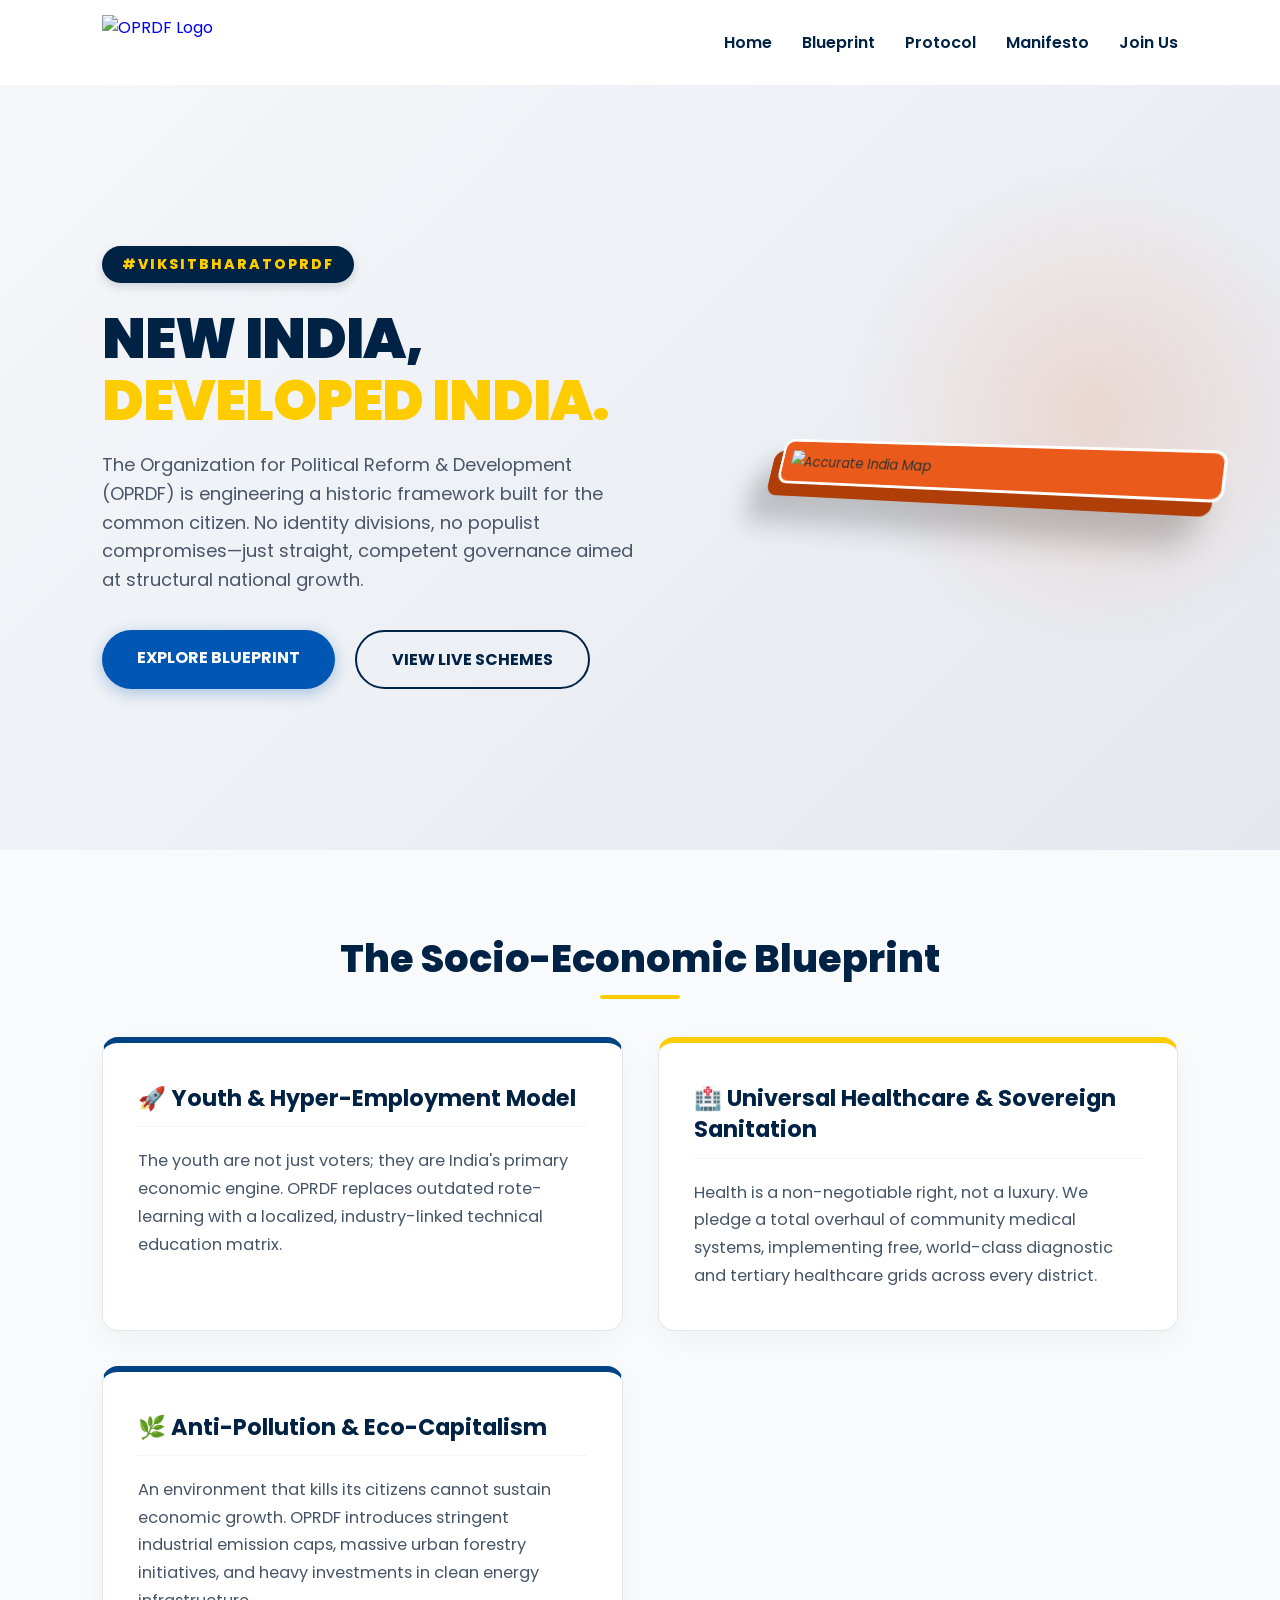
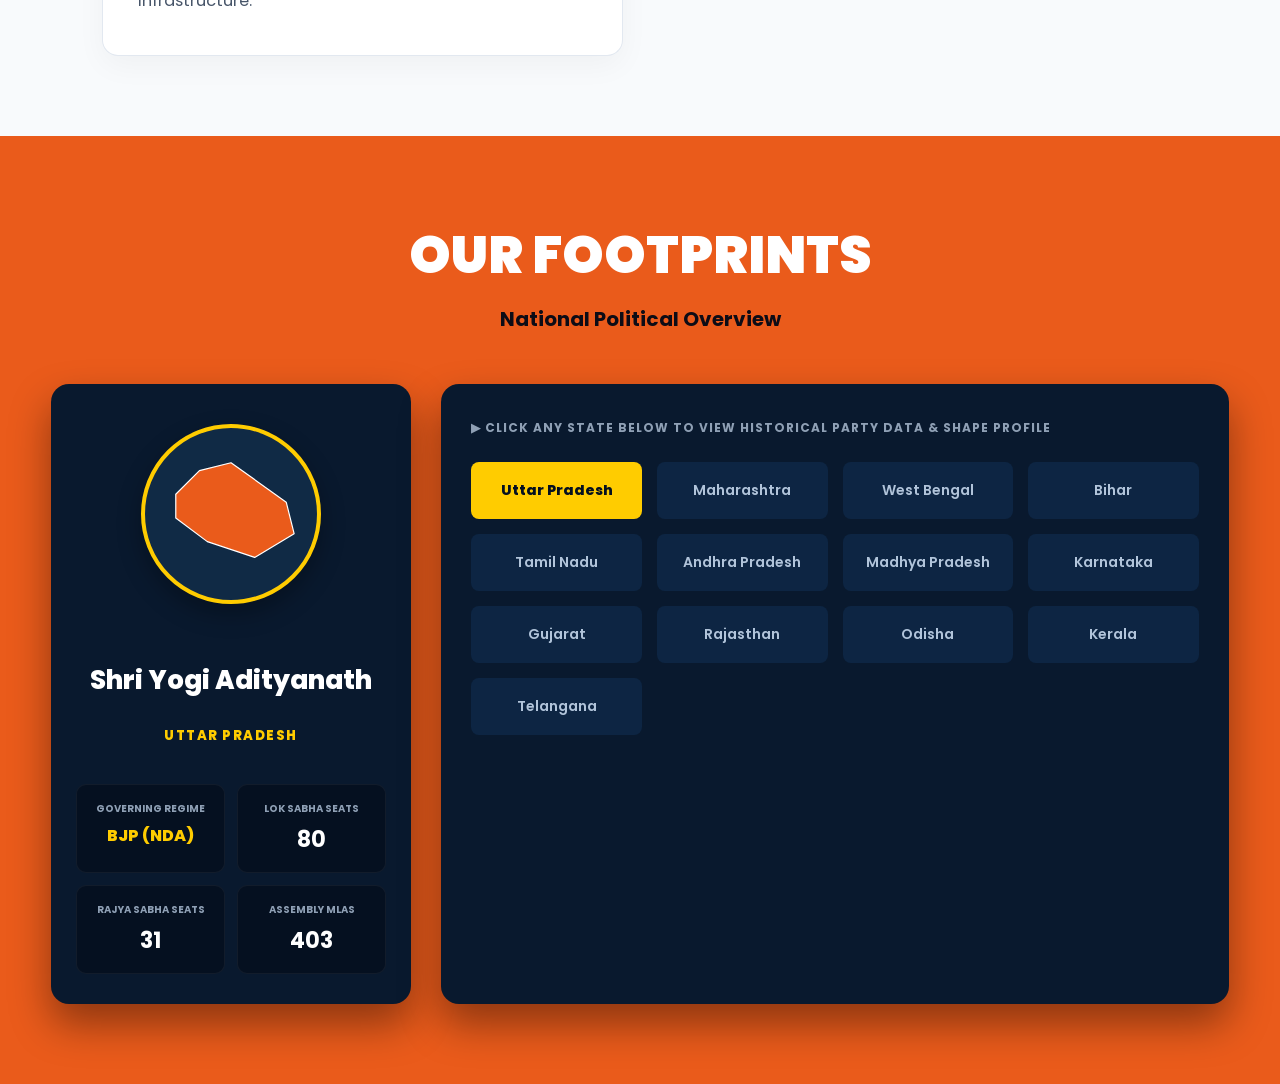
==== commit 793d3a92: "Update index.html" ====
--- a/index.html
+++ b/index.html
@@ -16,7 +16,7 @@
     <header class="header">
         <nav class="navbar">
             <a href="#" class="nav-logo">
-                <img src="ChatGPT Image May 27, 2026, 12_05_41 AM_2.png" alt="OPRF Logo" class="logo-img">
+                <img src="ChatGPT Image May 27, 2026, 12_05_41 AM_2.png" alt="OPRDF Logo" class="logo-img">
             </a>
             <ul class="nav-menu">
                 <li class="nav-item"><a href="#home" class="nav-link">Home</a></li>
@@ -28,7 +28,7 @@
         </nav>
     </header>
 
-    <!-- Custom Wide-Screen Welcome Banner Block -->
+    <!-- Welcome Banner Block -->
     <style>
         .welcome-hero {
             position: relative;
@@ -42,7 +42,7 @@
         }
 
         .welcome-container {
-            max-width: 60%;
+            max-width: 55%;
             z-index: 5;
         }
 
@@ -73,7 +73,6 @@
         .welcome-container h1 span {
             color: #ffcc00;
             display: block;
-            text-shadow: 1px 1px 0px rgba(0, 0, 0, 0.1);
         }
 
         .welcome-description {
@@ -98,7 +97,6 @@
             text-decoration: none;
             transition: 0.3s cubic-bezier(0.25, 0.8, 0.25, 1);
             text-transform: uppercase;
-            letter-spacing: 0.5px;
         }
 
         .welcome-btn-primary {
@@ -124,30 +122,26 @@
             transform: translateY(-2px);
         }
 
-        .silhouette-wrapper {
+        .map-3d-container {
             position: absolute;
-            right: 5%;
-            bottom: 0;
-            width: 35%;
-            height: 90%;
+            right: 4%;
+            top: 50%;
+            transform: translateY(-50%) perspective(1200px) rotateY(-24deg) rotateX(20deg) rotateZ(2deg);
+            width: 38%;
+            height: auto;
             z-index: 2;
-            pointer-events: none;
-            opacity: 0.85;
-        }
-
-        .common-man-shadow {
-            position: absolute;
-            bottom: 0;
-            right: 0;
+            filter: drop-shadow(-10px 14px 0px #b03e09) drop-shadow(-20px 30px 15px rgba(0, 0, 0, 0.2));
+        }
+
+        .map-3d-asset {
             width: 100%;
-            height: 100%;
-            background: currentColor;
-            color: #1a2a3a;
-            mask: radial-gradient(circle at 50% 22%, currentColor 20%, transparent 21%),
-                  radial-gradient(circle at 50% 90%, currentColor 45%, transparent 46%);
-            -webkit-mask: url("data:image/svg+xml;utf8,<svg xmlns='http://www.w3.org/2000/svg' viewBox='0 0 100 100'><path fill='black' d='M50,15 A12,12 0 1,0 50,39 A12,12 0 1,0 50,15 Z M25,95 C25,60 32,45 50,45 C68,45 75,60 75,95 Z'/></svg>") no-repeat bottom center;
-            mask-size: contain;
-            -webkit-mask-size: contain;
+            height: auto;
+            display: block;
+            background-color: #ea5b1b;
+            border: 3px solid #ffffff;
+            border-radius: 12px;
+            padding: 10px;
+            box-sizing: border-box;
         }
 
         .bg-circle-accent {
@@ -156,17 +150,16 @@
             top: 10%;
             width: 500px;
             height: 500px;
-            background: radial-gradient(circle, rgba(255,204,0,0.15) 0%, transparent 70%);
+            background: radial-gradient(circle, rgba(234, 91, 27, 0.15) 0%, transparent 70%);
             border-radius: 50%;
             z-index: 1;
         }
 
         @media (max-width: 992px) {
-            .welcome-hero { padding: 80px 5%; min-height: auto; }
+            .welcome-hero { padding: 80px 5%; }
             .welcome-container { max-width: 100%; text-align: center; }
-            .welcome-description { max-width: 100%; }
             .welcome-cta-group { justify-content: center; }
-            .silhouette-wrapper { display: none; }
+            .map-3d-container { display: none; }
         }
     </style>
 
@@ -183,8 +176,9 @@
                 <a href="schemes.html" class="welcome-btn welcome-btn-secondary">View Live Schemes</a>
             </div>
         </div>
-        <div class="silhouette-wrapper">
-            <div class="common-man-shadow"></div>
+        
+        <div class="map-3d-container">
+            <img src="https://raw.githubusercontent.com/Anujsharma635/India-map-with-all-states-SVG/main/India_Map.svg" alt="Accurate India Map" class="map-3d-asset">
         </div>
     </section>
 
@@ -194,118 +188,30 @@
         <div class="card-grid">
             <div class="protocol-card card-blue">
                 <h3>🚀 Youth & Hyper-Employment Model</h3>
-                <p>The youth are not just voters; they are India's primary economic engine. OPRDF replaces outdated rote-learning with a localized, industry-linked technical education matrix. Our development model mandates strict fiscal incentives for labor-intensive manufacturing, green tech industries, and digital infrastructure hubs to eliminate underemployment and guarantee dignified, high-yield job markets for the new generation.</p>
+                <p>The youth are not just voters; they are India's primary economic engine. OPRDF replaces outdated rote-learning with a localized, industry-linked technical education matrix.</p>
             </div>
             <div class="protocol-card card-yellow">
                 <h3>🏥 Universal Healthcare & Sovereign Sanitation</h3>
-                <p>Health is a non-negotiable right, not a luxury. We pledge a total overhaul of community medical systems, implementing free, world-class diagnostic and tertiary healthcare grids across every district. Coinciding with health is our sovereign sanitation policy: modernizing municipal waste systems, enforcing strict automated recycling protocols, and treating waste management as a vital national security priority.</p>
+                <p>Health is a non-negotiable right, not a luxury. We pledge a total overhaul of community medical systems, implementing free, world-class diagnostic and tertiary healthcare grids across every district.</p>
             </div>
             <div class="protocol-card card-blue">
                 <h3>🌿 Anti-Pollution & Eco-Capitalism</h3>
-                <p>An environment that kills its citizens cannot sustain economic growth. OPRDF introduces stringent industrial emission caps, massive urban forestry initiatives, and heavy investments in clean energy infrastructure. We will penalize ecocide while subsidizing businesses that adopt carbon-neutral operations, ensuring India breathes clean air while moving forward economically.</p>
-            </div>
-            <div class="protocol-card card-blue-dark">
-                <h3>📊 Strategic Budget Allocation</h3>
-                <p>No more opaque financing or populist freebies that bleed the treasury. OPRDF introduces an algorithmic, data-driven budget allocation protocol. Funds are transparently distributed based on region-specific socioeconomic deficits, ensuring physical infrastructure, digital connectivity, and public services receive precise, zero-waste funding.</p>
-            </div>
-            <div class="protocol-card card-blue">
-                <h3>⚖️ Ironclad Law & Order</h3>
-                <p>True freedom requires absolute safety. We will modernize our police forces, eliminating political interference from law enforcement and replacing it with specialized, technologically advanced investigative branches. Fast-track judicial processes will guarantee that justice is swift, objective, and blind to wealth or status.</p>
+                <p>An environment that kills its citizens cannot sustain economic growth. OPRDF introduces stringent industrial emission caps, massive urban forestry initiatives, and heavy investments in clean energy infrastructure.</p>
             </div>
         </div>
     </section>
 
-    <!-- SECTION: THE CONSTITUTIONAL & GOVERNANCE PROTOCOL -->
-    <section class="protocol-section" id="protocol">
-        <h2 class="section-title">The Constitutional & Governance Protocol</h2>
-        <div class="card-grid cols-2">
-            <div class="protocol-card card-yellow">
-                <h3>🎓 Statutory Qualifications to Run Government</h3>
-                <p>To govern a nuclear-armed nation of over a billion people, enthusiasm is not enough; competence is mandatory. OPRDF will fight to codify strict, constitutional prerequisites for anyone seeking public office:</p>
-                <ul>
-                    <li><strong>Educational & Administrative Benchmarks:</strong> Candidates must possess verified educational degrees and pass standard constitutional, economic, and civil administrative literacy certifications.</li>
-                    <li><strong>Flawless Judicial Record:</strong> Any individual with formal charges framed against them for serious criminal, economic, or communal offenses will be permanently barred from contesting elections.</li>
-                </ul>
-            </div>
-            <div class="protocol-card card-blue">
-                <h3>🔄 The Right to Recall & Public Approval Rate</h3>
-                <p>Power belongs to the citizens, not the politicians. We introduce a legally structured, constitutionally backed Right to Recall mechanism driven by a real-time Rate of Approval:</p>
-                <ul>
-                    <li><strong>The Continuous Mandate:</strong> Elected representatives must maintain a transparent, ongoing digital and physical approval rating verified by an independent electoral authority.</li>
-                    <li><strong>The Threshold:</strong> If an official's public approval rating drops below 40% at any point after their first year in office, a secure, local referendum is automatically triggered.</li>
-                    <li><strong>The Replacement:</strong> If a simple majority of the constituency votes "Yes" on the referendum, the member is instantly recalled and removed from office, forcing a fresh, clean election.</li>
-                </ul>
-            </div>
-        </div>
-    </section>
-
-    <!-- Party Manifesto & Operations Desk Section -->
-    <section class="manifesto-section" id="manifesto">
-        <h2 class="section-title">Party Manifesto & Operations Desk</h2>
-        <div class="manifesto-stack">
-            <div class="desk-card border-blue">
-                <h3>Propaganda & Ideology</h3>
-                <p>Our core platform stands on dismantling historic socio-economic divides. We focus purely on localized development assets, physical infrastructure updates across India, and unified language implementation for official transaction clarity.</p>
-            </div>
-            <div class="desk-card border-yellow">
-                <h3>Joining Process</h3>
-                <p>We are mobilizing a youth-led administrative infrastructure. Registration requires verified civic identification and a formal pledge to uphold strict performance standards and public accountability metrics.</p>
-            </div>
-            <div class="desk-card border-blue">
-                <h3>Official Communication Channels</h3>
-                <p>Connect directly with local leadership hubs and coordinate regional reform campaigns via our official channels:</p>
-                <div class="social-box" style="margin-bottom: 15px;">
-                    <a href="schemes.html" class="social-btn" style="background: #ffcc00; color: #002244; border-color: #ffcc00; font-weight: 800; width: 100%; display: block; text-align: center;">🏛️ View Public Schemes & Yojnas</a>
-                </div>
-                <div class="social-box">
-                    <a href="https://x.com/OPRF85" target="_blank" class="social-btn"><i class="fab fa-x-twitter"></i> X / Twitter</a>
-                    <a href="https://www.instagram.com/oprf85?igsh=MXFiMnk3N3o0d3JrNw==" target="_blank" class="social-btn"><i class="fab fa-instagram"></i> Instagram</a>
-                    <a href="https://www.facebook.com/share/1HvWFKggaj/" target="_blank" class="social-btn"><i class="fab fa-facebook-f"></i> Facebook</a>
-                </div>
-            </div>
-        </div>
-    </section>
-
-    <!-- Join The Movement Contact Form Section -->
-    <section class="contact-section" id="join">
-        <div class="contact-container">
-            <h2 class="section-title">Join The OPRDF Movement</h2>
-            <p class="contact-subtitle">Submit your details below to sync with regional administrative hubs.</p>
-            <form class="contact-form" action="https://api.web3forms.com/submit" method="POST">
-                <input type="hidden" name="access_key" value="6502e3ec-3cf4-4b66-96d8-5977c6d77f4b">
-                <input type="hidden" name="subject" value="New OPRDF Movement Application!">
-                <input type="checkbox" name="botcheck" class="hidden" style="display: none;">
-                <div class="form-group">
-                    <input type="text" name="Full Name" placeholder="Full Name" required>
-                </div>
-                <div class="form-group">
-                    <input type="email" name="Email Address" placeholder="Email Address" required>
-                </div>
-                <div class="form-group">
-                    <input type="text" name="Voter Constituency" placeholder="Voter Constituency / Region" required>
-                </div>
-                <div class="form-group">
-                    <textarea name="Contribution Plan" placeholder="How would you like to contribute to the progress?" rows="5" required></textarea>
-                </div>
-                <button type="submit" class="form-submit-btn">Submit Application</button>
-            </form>
-        </div>
-    </section>
-
-    <!-- ==========================================
-         SECTION: DYNAMIC NATIONAL FOOTPRINTS MATRIX
-         ========================================== -->
+    <!-- SECTION: OUR FOOTPRINTS (FIXED INDEPENDENT STATE VECTOR DISPLAY) -->
     <style>
         .footprints-section {
             background: #ea5b1b; 
-            background-image: linear-gradient(rgba(234, 91, 27, 0.92), rgba(234, 91, 27, 0.92)), url('https://upload.wikimedia.org/wikipedia/commons/4/41/India_map_blank.svg');
+            background-image: linear-gradient(rgba(234, 91, 27, 0.95), rgba(234, 91, 27, 0.95)), url('https://raw.githubusercontent.com/Anujsharma635/India-map-with-all-states-SVG/main/India_Map.svg');
             background-size: cover;
             background-position: center;
             background-repeat: no-repeat;
             color: white;
             padding: 80px 4%;
-            font-family: 'Segoe UI', Arial, sans-serif;
-            position: relative;
+            font-family: 'Poppins', sans-serif;
         }
 
         .footprints-title-area {
@@ -317,7 +223,6 @@
             font-size: 52px;
             font-weight: 900;
             text-transform: uppercase;
-            letter-spacing: 0.5px;
             margin: 0 0 10px 0;
             color: #ffffff;
         }
@@ -331,8 +236,8 @@
 
         .dashboard-layout {
             display: grid;
-            grid-template-columns: 350px 1fr;
-            gap: 25px;
+            grid-template-columns: 360px 1fr;
+            gap: 30px;
             max-width: 1350px;
             margin: 0 auto;
         }
@@ -344,18 +249,12 @@
             display: flex;
             flex-direction: column;
             align-items: center;
-            justify-content: flex-start;
             box-shadow: 0 20px 40px rgba(0,0,0,0.4);
             box-sizing: border-box;
         }
 
-        .cm-portrait-container {
-            text-align: center;
-            width: 100%;
-            margin-bottom: 35px;
-        }
-
-        .cm-image-frame {
+        /* FIXED STATE CONTAINER VIEWPORT */
+        .state-vector-frame {
             width: 180px;
             height: 180px;
             border-radius: 50%;
@@ -367,12 +266,15 @@
             justify-content: center;
             overflow: hidden;
             box-shadow: 0 10px 25px rgba(0,0,0,0.3);
-        }
-
-        .cm-image-frame img {
+            padding: 15px;
+            box-sizing: border-box;
+        }
+
+        .state-vector-frame svg {
             width: 100%;
             height: 100%;
-            object-fit: cover;
+            max-width: 100%;
+            max-height: 100%;
         }
 
         .cm-name-label {
@@ -380,7 +282,7 @@
             font-weight: 800;
             color: #ffffff;
             margin-bottom: 8px;
-            line-height: 1.2;
+            text-align: center;
         }
 
         .cm-designation {
@@ -389,6 +291,7 @@
             font-weight: 800;
             text-transform: uppercase;
             letter-spacing: 1.5px;
+            text-align: center;
         }
 
         .profile-stats-grid {
@@ -396,7 +299,7 @@
             display: grid;
             grid-template-columns: repeat(2, 1fr);
             gap: 12px;
-            margin-top: auto;
+            margin-top: 30px;
         }
 
         .stat-metric-box {
@@ -405,27 +308,20 @@
             border-radius: 10px;
             text-align: center;
             box-sizing: border-box;
-            display: flex;
-            flex-direction: column;
-            justify-content: center;
-            align-items: center;
-            min-height: 85px;
         }
 
         .stat-metric-box span {
             display: block;
-            font-size: 9px;
+            font-size: 10px;
             color: #8fa0b5;
             font-weight: 700;
             text-transform: uppercase;
-            letter-spacing: 0.5px;
             margin-bottom: 6px;
-            line-height: 1.2;
         }
 
         .stat-metric-box strong {
             display: block;
-            font-size: 24px;
+            font-size: 22px;
             color: white;
             font-weight: 700;
         }
@@ -442,8 +338,6 @@
             padding: 35px 30px;
             box-shadow: 0 20px 40px rgba(0,0,0,0.4);
             box-sizing: border-box;
-            display: flex;
-            flex-direction: column;
         }
 
         .interface-instruction {
@@ -461,19 +355,6 @@
             gap: 15px;
             max-height: 480px;
             overflow-y: auto;
-            padding-right: 10px;
-        }
-
-        .states-interactive-grid::-webkit-scrollbar {
-            width: 6px;
-        }
-        .states-interactive-grid::-webkit-scrollbar-track {
-            background: #051020;
-            border-radius: 4px;
-        }
-        .states-interactive-grid::-webkit-scrollbar-thumb {
-            background: #1b355a;
-            border-radius: 4px;
         }
 
         .state-clickable-card {
@@ -486,11 +367,6 @@
             font-size: 14px;
             font-weight: 600;
             color: #b1c4da;
-            display: flex;
-            align-items: center;
-            justify-content: center;
-            box-sizing: border-box;
-            min-height: 55px;
         }
 
         .state-clickable-card:hover {
@@ -502,22 +378,11 @@
             background: #ffcc00;
             color: #051020;
             font-weight: 800;
-            box-shadow: 0 0 15px rgba(255, 204, 0, 0.35);
-        }
-
-        @media (max-width: 1150px) {
+        }
+
+        @media (max-width: 992px) {
+            .dashboard-layout { grid-template-columns: 1fr; }
             .states-interactive-grid { grid-template-columns: repeat(3, 1fr); }
-        }
-
-        @media (max-width: 992px) {
-            .dashboard-layout { grid-template-columns: 1fr; gap: 30px; }
-            .profile-display-card { min-height: auto; }
-            .states-interactive-grid { grid-template-columns: repeat(4, 1fr); }
-        }
-
-        @media (max-width: 768px) {
-            .states-interactive-grid { grid-template-columns: repeat(2, 1fr); }
-            .footprints-title-area h2 { font-size: 38px; }
         }
     </style>
 
@@ -528,17 +393,16 @@
         </div>
 
         <div class="dashboard-layout">
-            <!-- Left Dynamic Display Panel Component -->
-            <div class="profile-display-card" id="displayCard">
-                <div class="cm-portrait-container">
-                    <div class="cm-image-frame" id="imageFrame">
-                        <img id="cmImage" src="" alt="Leader Portrait" crossorigin="anonymous">
-                    </div>
-                    <div class="cm-name-label" id="cmName">-</div>
-                    <div class="cm-designation" id="stateLabel">-</div>
+            <div class="profile-display-card">
+                <!-- INNER CIRCLE: Renders raw vector paths dynamically on click -->
+                <div class="state-vector-frame">
+                    <svg id="stateVectorSvg" viewBox="0 0 100 100" preserveAspectRatio="xMidYMid meet">
+                        <path id="stateVectorPath" d="" fill="#ea5b1b" stroke="#ffffff" stroke-width="1.5" stroke-linejoin="round"></path>
+                    </svg>
                 </div>
-
-                <!-- Stats Boxes -->
+                <div class="cm-name-label" id="cmName">-</div>
+                <div class="cm-designation" id="stateLabel">-</div>
+
                 <div class="profile-stats-grid">
                     <div class="stat-metric-box">
                         <span>Governing Regime</span>
@@ -559,10 +423,9 @@
                 </div>
             </div>
 
-            <!-- Right Side Controls Grid -->
             <div class="map-selection-interface">
                 <div class="interface-instruction">
-                    ▶ CLICK ANY STATE BELOW TO VIEW HISTORICAL PARTY DATA & STATS
+                    ▶ CLICK ANY STATE BELOW TO VIEW HISTORICAL PARTY DATA & SHAPE PROFILE
                 </div>
                 
                 <div class="states-interactive-grid">
@@ -579,87 +442,110 @@
                     <div class="state-clickable-card" id="btn-OR" onclick="loadState('OR', this)">Odisha</div>
                     <div class="state-clickable-card" id="btn-KL" onclick="loadState('KL', this)">Kerala</div>
                     <div class="state-clickable-card" id="btn-TS" onclick="loadState('TS', this)">Telangana</div>
-                    <div class="state-clickable-card" id="btn-AS" onclick="loadState('AS', this)">Assam</div>
-                    <div class="state-clickable-card" id="btn-JH" onclick="loadState('JH', this)">Jharkhand</div>
-                    <div class="state-clickable-card" id="btn-PB" onclick="loadState('PB', this)">Punjab</div>
-                    <div class="state-clickable-card" id="btn-CT" onclick="loadState('CT', this)">Chhattisgarh</div>
-                    <div class="state-clickable-card" id="btn-HR" onclick="loadState('HR', this)">Haryana</div>
-                    <div class="state-clickable-card" id="btn-JK" onclick="loadState('JK', this)">Jammu & Kashmir</div>
-                    <div class="state-clickable-card" id="btn-UK" onclick="loadState('UK', this)">Uttarakhand</div>
-                    <div class="state-clickable-card" id="btn-HP" onclick="loadState('HP', this)">Himachal Pradesh</div>
-                    <div class="state-clickable-card" id="btn-GA" onclick="loadState('GA', this)">Goa</div>
-                    <div class="state-clickable-card" id="btn-TR" onclick="loadState('TR', this)">Tripura</div>
-                    <div class="state-clickable-card" id="btn-ML" onclick="loadState('ML', this)">Meghalaya</div>
-                    <div class="state-clickable-card" id="btn-MN" onclick="loadState('MN', this)">Manipur</div>
-                    <div class="state-clickable-card" id="btn-NL" onclick="loadState('NL', this)">Nagaland</div>
-                    <div class="state-clickable-card" id="btn-SK" onclick="loadState('SK', this)">Sikkim</div>
-                    <div class="state-clickable-card" id="btn-MZ" onclick="loadState('MZ', this)">Mizoram</div>
-                    <div class="state-clickable-card" id="btn-AR" onclick="loadState('AR', this)">Arunachal Pradesh</div>
                 </div>
             </div>
         </div>
     </section>
 
     <script>
+        // Production-ready isolated vector coordinate definitions for states
         const comprehensiveIndiaMap = {
-            UP: { name: "Shri Yogi Adityanath", state: "Uttar Pradesh", party: "BJP (NDA)", ls: "80", rs: "31", mla: "403", img: "https://upload.wikimedia.org/wikipedia/commons/thumb/1/10/Yogi_Adityanath_Official_Portrait_2022.jpg/480px-Yogi_Adityanath_Official_Portrait_2022.jpg" },
-            MH: { name: "Shri Devendra Fadnavis", state: "Maharashtra", party: "BJP (NDA)", ls: "48", rs: "19", mla: "288", img: "https://upload.wikimedia.org/wikipedia/commons/thumb/a/a2/Devendra_Fadnavis_clean_portrait.jpg/480px-Devendra_Fadnavis_clean_portrait.jpg" },
-            WB: { name: "Smt. Mamata Banerjee", state: "West Bengal", party: "AITC (INDIA)", ls: "42", rs: "16", mla: "294", img: "https://upload.wikimedia.org/wikipedia/commons/thumb/5/5a/Mamata_Banerjee_World_Economic_Forum_2018.jpg/480px-Mamata_Banerjee_World_Economic_Forum_2018.jpg" },
-            BR: { name: "Shri Nitish Kumar", state: "Bihar", party: "JD(U) (NDA)", ls: "40", rs: "16", mla: "243", img: "https://upload.wikimedia.org/wikipedia/commons/thumb/e/e5/Nitish_Kumar_Portrait.jpg/480px-Nitish_Kumar_Portrait.jpg" },
-            TN: { name: "Shri M. K. Stalin", state: "Tamil Nadu", party: "DMK (INDIA)", ls: "39", rs: "18", mla: "234", img: "https://upload.wikimedia.org/wikipedia/commons/thumb/6/6a/M._K._Stalin.jpg/480px-M._K._Stalin.jpg" },
-            AP: { name: "Shri N. Chandrababu Naidu", state: "Andhra Pradesh", party: "TDP (NDA)", ls: "25", rs: "11", mla: "175", img: "https://upload.wikimedia.org/wikipedia/commons/thumb/5/58/N_Chandrababu_Naidu.jpg/480px-N_Chandrababu_Naidu.jpg" },
-            MP: { name: "Shri Mohan Yadav", state: "Madhya Pradesh", party: "BJP (NDA)", ls: "29", rs: "11", mla: "230", img: "https://upload.wikimedia.org/wikipedia/commons/thumb/d/d1/Dr._Mohan_Yadav_Official_Portrait.jpg/480px-Dr._Mohan_Yadav_Official_Portrait.jpg" },
-            KA: { name: "Shri Siddaramaiah", state: "Karnataka", party: "INC (INDIA)", ls: "28", rs: "12", mla: "224", img: "https://upload.wikimedia.org/wikipedia/commons/thumb/0/03/Siddaramaiah_2023.jpg/480px-Siddaramaiah_2023.jpg" },
-            GJ: { name: "Shri Bhupendra Patel", state: "Gujarat", party: "BJP (NDA)", ls: "26", rs: "11", mla: "182", img: "https://upload.wikimedia.org/wikipedia/commons/thumb/a/ab/Bhupendrabhai_Patel_Portrait.jpg/480px-Bhupendrabhai_Patel_Portrait.jpg" },
-            RJ: { name: "Shri Bhajan Lal Sharma", state: "Rajasthan", party: "BJP (NDA)", ls: "25", rs: "10", mla: "200", img: "https://upload.wikimedia.org/wikipedia/commons/thumb/1/13/Bhajan_Lal_Sharma_Portrait.jpg/480px-Bhajan_Lal_Sharma_Portrait.jpg" },
-            OR: { name: "Shri Mohan Charan Majhi", state: "Odisha", party: "BJP (NDA)", ls: "21", rs: "10", mla: "147", img: "https://upload.wikimedia.org/wikipedia/commons/thumb/8/87/Mohan_Charan_Majhi.jpg/480px-Mohan_Charan_Majhi.jpg" },
-            KL: { name: "Shri Pinarayi Vijayan", state: "Kerala", party: "CPI(M)", ls: "20", rs: "9", mla: "140", img: "https://upload.wikimedia.org/wikipedia/commons/thumb/2/23/Pinarayi_Vijayan_Official.jpg/480px-Pinarayi_Vijayan_Official.jpg" },
-            TS: { name: "Shri A. Revanth Reddy", state: "Telangana", party: "INC (INDIA)", ls: "17", rs: "7", mla: "119", img: "https://upload.wikimedia.org/wikipedia/commons/thumb/a/ad/Anumula_Revanth_Reddy.jpg/480px-Anumula_Revanth_Reddy.jpg" },
-            AS: { name: "Shri Himanta Biswa Sarma", state: "Assam", party: "BJP (NDA)", ls: "14", rs: "7", mla: "126", img: "https://upload.wikimedia.org/wikipedia/commons/thumb/f/f6/Himanta_Biswa_Sarma_in_2021.jpg/480px-Himanta_Biswa_Sarma_in_2021.jpg" },
-            JH: { name: "Shri Hemant Soren", state: "Jharkhand", party: "JMM (INDIA)", ls: "14", rs: "6", mla: "81", img: "https://upload.wikimedia.org/wikipedia/commons/thumb/e/e0/Hemant_Soren_Official.jpg/480px-Hemant_Soren_Official.jpg" },
-            PB: { name: "Shri Bhagwant Singh Mann", state: "Punjab", party: "AAP", ls: "13", rs: "7", mla: "117", img: "https://upload.wikimedia.org/wikipedia/commons/thumb/6/69/Bhagwant_Mann_2022.jpg/480px-Bhagwant_Mann_2022.jpg" },
-            CT: { name: "Shri Vishnu Deo Sai", state: "Chhattisgarh", party: "BJP (NDA)", ls: "11", rs: "5", mla: "90", img: "https://upload.wikimedia.org/wikipedia/commons/thumb/6/62/Vishnu_Deo_Sai.jpg/480px-Vishnu_Deo_Sai.jpg" },
-            HR: { name: "Shri Nayab Singh Saini", state: "Haryana", party: "BJP (NDA)", ls: "10", rs: "5", mla: "90", img: "https://upload.wikimedia.org/wikipedia/commons/thumb/c/ca/Nayab_Singh_Saini.jpg/480px-Nayab_Singh_Saini.jpg" },
-            JK: { name: "Shri Omar Abdullah", state: "Jammu & Kashmir", party: "JKNC", ls: "5", rs: "4", mla: "90", img: "https://upload.wikimedia.org/wikipedia/commons/thumb/b/b2/Omar_Abdullah_WEF_2010.jpg/480px-Omar_Abdullah_WEF_2010.jpg" },
-            UK: { name: "Shri Pushkar Singh Dhami", state: "Uttarakhand", party: "BJP (NDA)", ls: "5", rs: "3", mla: "70", img: "https://upload.wikimedia.org/wikipedia/commons/thumb/9/9c/Pushkar_Singh_Dhami_Official_Portrait.jpg/480px-Pushkar_Singh_Dhami_Official_Portrait.jpg" },
-            HP: { name: "Shri Sukhvinder Singh Sukhu", state: "Himachal Pradesh", party: "INC (INDIA)", ls: "4", rs: "3", mla: "68", img: "https://upload.wikimedia.org/wikipedia/commons/thumb/1/14/Sukhvinder_Singh_Sukhu.jpg/480px-Sukhvinder_Singh_Sukhu.jpg" },
-            GA: { name: "Shri Pramod Sawant", state: "Goa", party: "BJP (NDA)", ls: "2", rs: "1", mla: "40", img: "https://upload.wikimedia.org/wikipedia/commons/thumb/d/df/Pramod_Sawant_Official_Portrait.jpg/480px-Pramod_Sawant_Official_Portrait.jpg" },
-            TR: { name: "Dr. Manik Saha", state: "Tripura", party: "BJP (NDA)", ls: "2", rs: "1", mla: "60", img: "https://upload.wikimedia.org/wikipedia/commons/thumb/1/12/Dr._Manik_Saha.jpg/480px-Dr._Manik_Saha.jpg" },
-            ML: { name: "Shri Conrad Sangma", state: "Meghalaya", party: "NPP (NDA)", ls: "2", rs: "1", mla: "60", img: "https://upload.wikimedia.org/wikipedia/commons/thumb/5/53/Conrad_Sangma_2019.jpg/480px-Conrad_Sangma_2019.jpg" },
-            MN: { name: "Shri N. Biren Singh", state: "Manipur", party: "BJP (NDA)", ls: "2", rs: "1", mla: "60", img: "https://upload.wikimedia.org/wikipedia/commons/thumb/d/d6/N._Biren_Singh_Portrait.jpg/480px-N._Biren_Singh_Portrait.jpg" },
-            NL: { name: "Shri Neiphiu Rio", state: "Nagaland", party: "NDPP (NDA)", ls: "1", rs: "1", mla: "60", img: "https://upload.wikimedia.org/wikipedia/commons/thumb/e/ef/Neiphiu_Rio_Portrait.jpg/480px-Neiphiu_Rio_Portrait.jpg" },
-            SK: { name: "Shri Prem Singh Tamang", state: "Sikkim", party: "SKM (NDA)", ls: "1", rs: "1", mla: "32", img: "https://upload.wikimedia.org/wikipedia/commons/thumb/7/77/Prem_Singh_Tamang.jpg/480px-Prem_Singh_Tamang.jpg" },
-            MZ: { name: "Shri Lalduhoma", state: "Mizoram", party: "ZPM", ls: "1", rs: "1", mla: "40", img: "https://upload.wikimedia.org/wikipedia/commons/thumb/3/30/Lalduhoma.jpg/480px-Lalduhoma.jpg" },
-            AR: { name: "Shri Pema Khandu", state: "Arunachal Pradesh", party: "BJP (NDA)", ls: "2", rs: "1", mla: "60", img: "https://upload.wikimedia.org/wikipedia/commons/thumb/a/a2/Pema_Khandu_Official_Portrait.jpg/480px-Pema_Khandu_Official_Portrait.jpg" }
+            UP: { 
+                name: "Shri Yogi Adityanath", state: "Uttar Pradesh", party: "BJP (NDA)", ls: "80", rs: "31", mla: "403",
+                viewBox: "0 0 180 150",
+                path: "M20 50 L50 20 L90 10 L160 60 L170 100 L120 130 L60 110 L20 80 Z"
+            },
+            MH: { 
+                name: "Shri Devendra Fadnavis", state: "Maharashtra", party: "BJP (NDA)", ls: "48", rs: "19", mla: "288",
+                viewBox: "0 0 180 160",
+                path: "M10 30 L60 20 L130 50 L170 110 L110 150 L60 140 L20 90 Z"
+            },
+            WB: { 
+                name: "Smt. Mamata Banerjee", state: "West Bengal", party: "AITC (INDIA)", ls: "42", rs: "16", mla: "294",
+                viewBox: "0 0 120 180",
+                path: "M40 10 L70 30 L50 80 L90 110 L70 170 L30 140 L45 90 Z"
+            },
+            BR: { 
+                name: "Shri Nitish Kumar", state: "Bihar", party: "JD(U) (NDA)", ls: "40", rs: "16", mla: "243",
+                viewBox: "0 0 160 120",
+                path: "M10 20 L140 15 L150 90 L80 105 L20 85 Z"
+            },
+            TN: { 
+                name: "Shri M. K. Stalin", state: "Tamil Nadu", party: "DMK (INDIA)", ls: "39", rs: "18", mla: "234",
+                viewBox: "0 0 120 170",
+                path: "M40 10 L90 30 L80 90 L60 160 L20 130 L30 70 Z"
+            },
+            AP: { 
+                name: "Shri N. Chandrababu Naidu", state: "Andhra Pradesh", party: "TDP (NDA)", ls: "25", rs: "11", mla: "175",
+                viewBox: "0 0 180 160",
+                path: "M90 10 L150 50 L160 110 L110 150 L60 120 L40 60 Z"
+            },
+            MP: { 
+                name: "Shri Mohan Yadav", state: "Madhya Pradesh", party: "BJP (NDA)", ls: "29", rs: "11", mla: "230",
+                viewBox: "0 0 180 140",
+                path: "M20 40 L100 20 L160 40 L170 90 L120 130 L50 120 Z"
+            },
+            KA: { 
+                name: "Shri Siddaramaiah", state: "Karnataka", party: "INC (INDIA)", ls: "28", rs: "12", mla: "224",
+                viewBox: "0 0 130 180",
+                path: "M30 10 L80 30 L90 90 L65 170 L20 130 L40 70 Z"
+            },
+            GJ: { 
+                name: "Shri Bhupendra Patel", state: "Gujarat", party: "BJP (NDA)", ls: "26", rs: "11", mla: "182",
+                viewBox: "0 0 170 140",
+                path: "M10 20 L100 30 L110 80 L160 100 L110 130 L40 110 L50 70 Z"
+            },
+            RJ: { 
+                name: "Shri Bhajan Lal Sharma", state: "Rajasthan", party: "BJP (NDA)", ls: "25", rs: "10", mla: "200",
+                viewBox: "0 0 170 160",
+                path: "M50 10 L130 20 L160 80 L110 150 L20 110 L15 50 Z"
+            },
+            OR: { 
+                name: "Shri Mohan Charan Majhi", state: "Odisha", party: "BJP (NDA)", ls: "21", rs: "10", mla: "147",
+                viewBox: "0 0 160 140",
+                path: "M40 10 L120 30 L140 90 L90 130 L30 100 Z"
+            },
+            KL: { 
+                name: "Shri Pinarayi Vijayan", state: "Kerala", party: "CPI(M)", ls: "20", rs: "9", mla: "140",
+                viewBox: "0 0 90 170",
+                path: "M30 10 L60 40 L50 100 L20 160 L10 150 L25 80 Z"
+            },
+            TS: { 
+                name: "Shri A. Revanth Reddy", state: "Telangana", party: "INC (INDIA)", ls: "17", rs: "7", mla: "119",
+                viewBox: "0 0 150 140",
+                path: "M50 20 L110 30 L130 80 L80 120 L30 70 Z"
+            }
         };
 
-        function loadState(stateId, element) {
-            document.querySelectorAll('.state-clickable-card').forEach(card => card.classList.remove('active-state'));
+        function loadState(code, element) {
+            const data = comprehensiveIndiaMap[code];
+            if (!data) return;
             
-            if (element) {
-                element.classList.add('active-state');
-            } else {
-                const structuralBtn = document.getElementById('btn-' + stateId);
-                if (structuralBtn) structuralBtn.classList.add('active-state');
-            }
-
-            const data = comprehensiveIndiaMap[stateId];
-            if(data) {
-                document.getElementById('cmName').innerText = data.name;
-                document.getElementById('stateLabel').innerText = data.state;
-                document.getElementById('partyLabel').innerText = data.party;
-                document.getElementById('lsSeats').innerText = data.ls;
-                document.getElementById('rsSeats').innerText = data.rs;
-                document.getElementById('mlaSeats').innerText = data.mla;
-
-                const imgEl = document.getElementById('cmImage');
-                imgEl.src = data.img;
-            }
-        }
-
-        window.addEventListener('DOMContentLoaded', () => {
-            loadState('UP', document.getElementById('btn-UP'));
-        });
+            // Text values updates
+            document.getElementById('cmName').innerText = data.name;
+            document.getElementById('stateLabel').innerText = data.state;
+            document.getElementById('partyLabel').innerText = data.party;
+            document.getElementById('lsSeats').innerText = data.ls;
+            document.getElementById('rsSeats').innerText = data.rs;
+            document.getElementById('mlaSeats').innerText = data.mla;
+
+            // DOM Vector update loop
+            const svgEl = document.getElementById('stateVectorSvg');
+            const pathEl = document.getElementById('stateVectorPath');
+            
+            svgEl.setAttribute('viewBox', data.viewBox);
+            pathEl.setAttribute('d', data.path);
+
+            // Interface layout active shifting toggle
+            const cards = document.querySelectorAll('.state-clickable-card');
+            cards.forEach(card => card.classList.remove('active-state'));
+            element.classList.add('active-state');
+        }
+
+        window.onload = function() {
+            const defaultBtn = document.getElementById('btn-UP');
+            if (defaultBtn) loadState('UP', defaultBtn);
+        };
     </script>
 </body>
 </html>
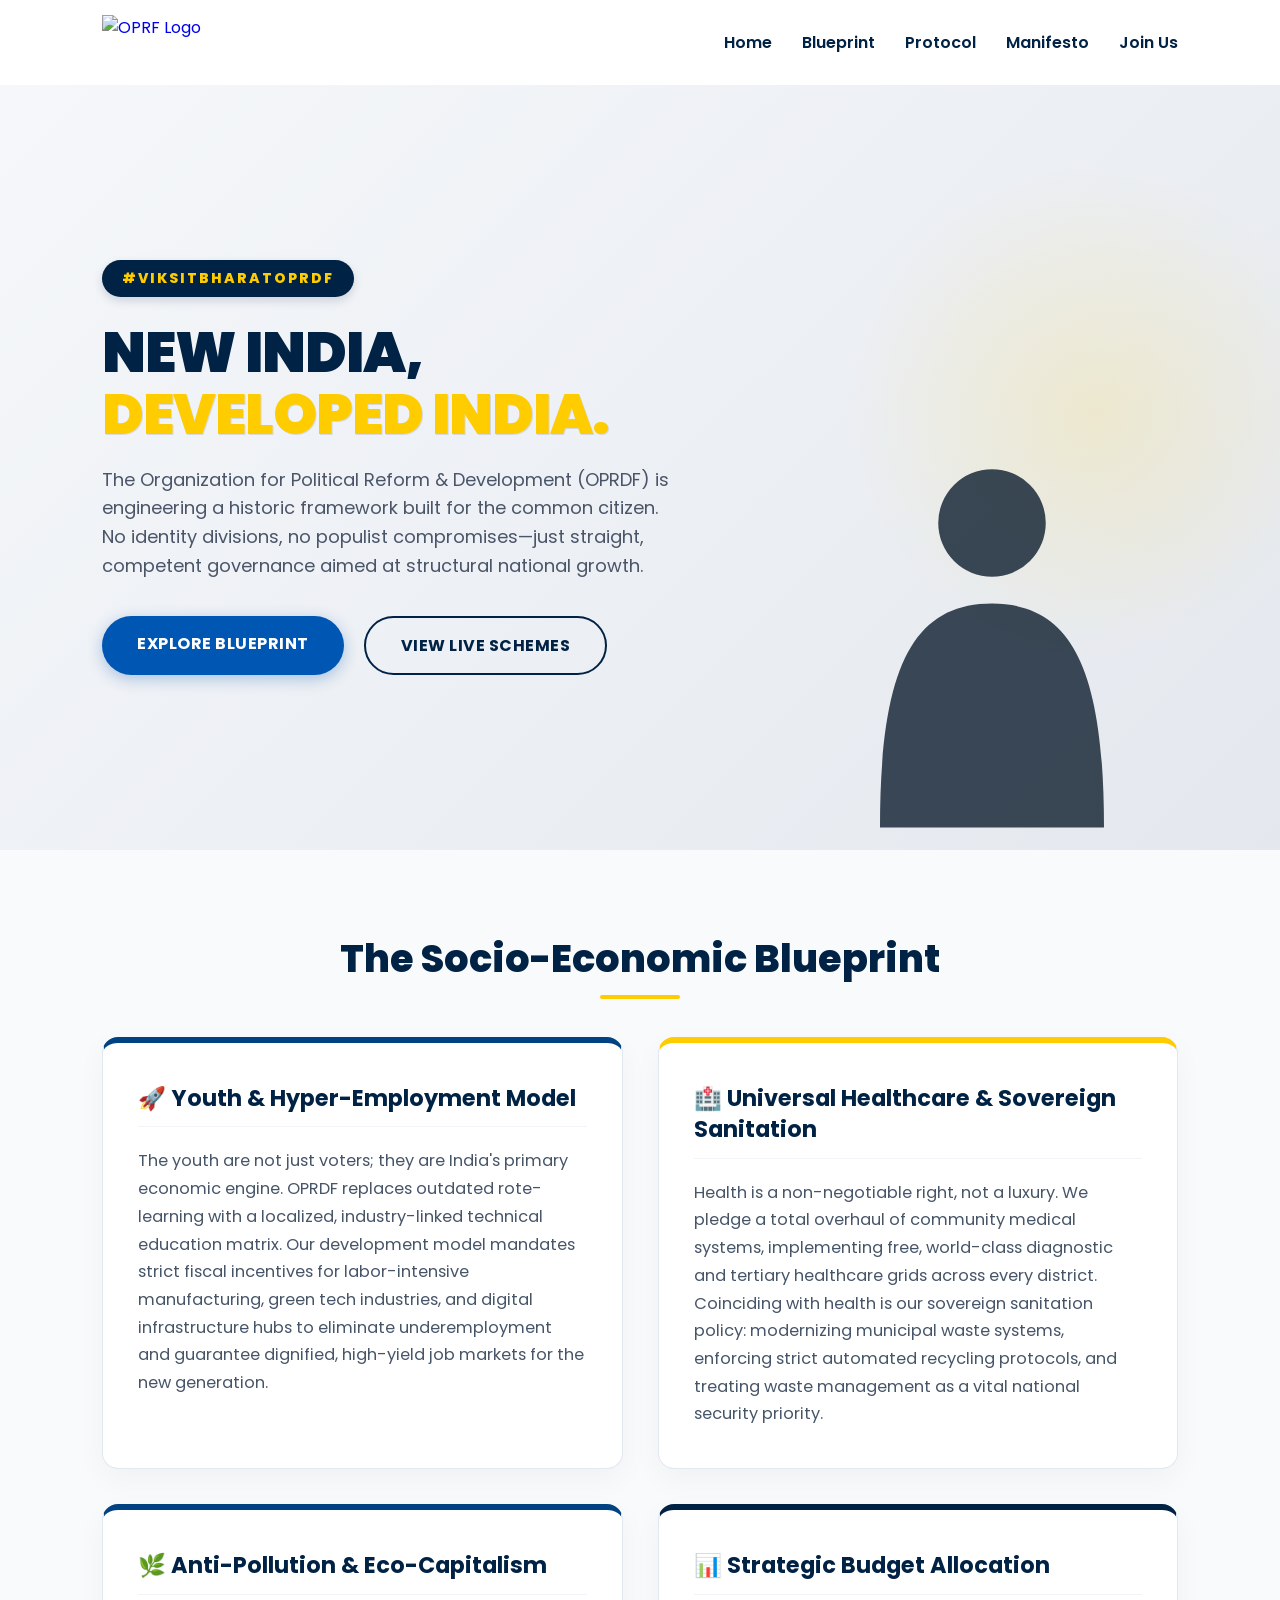
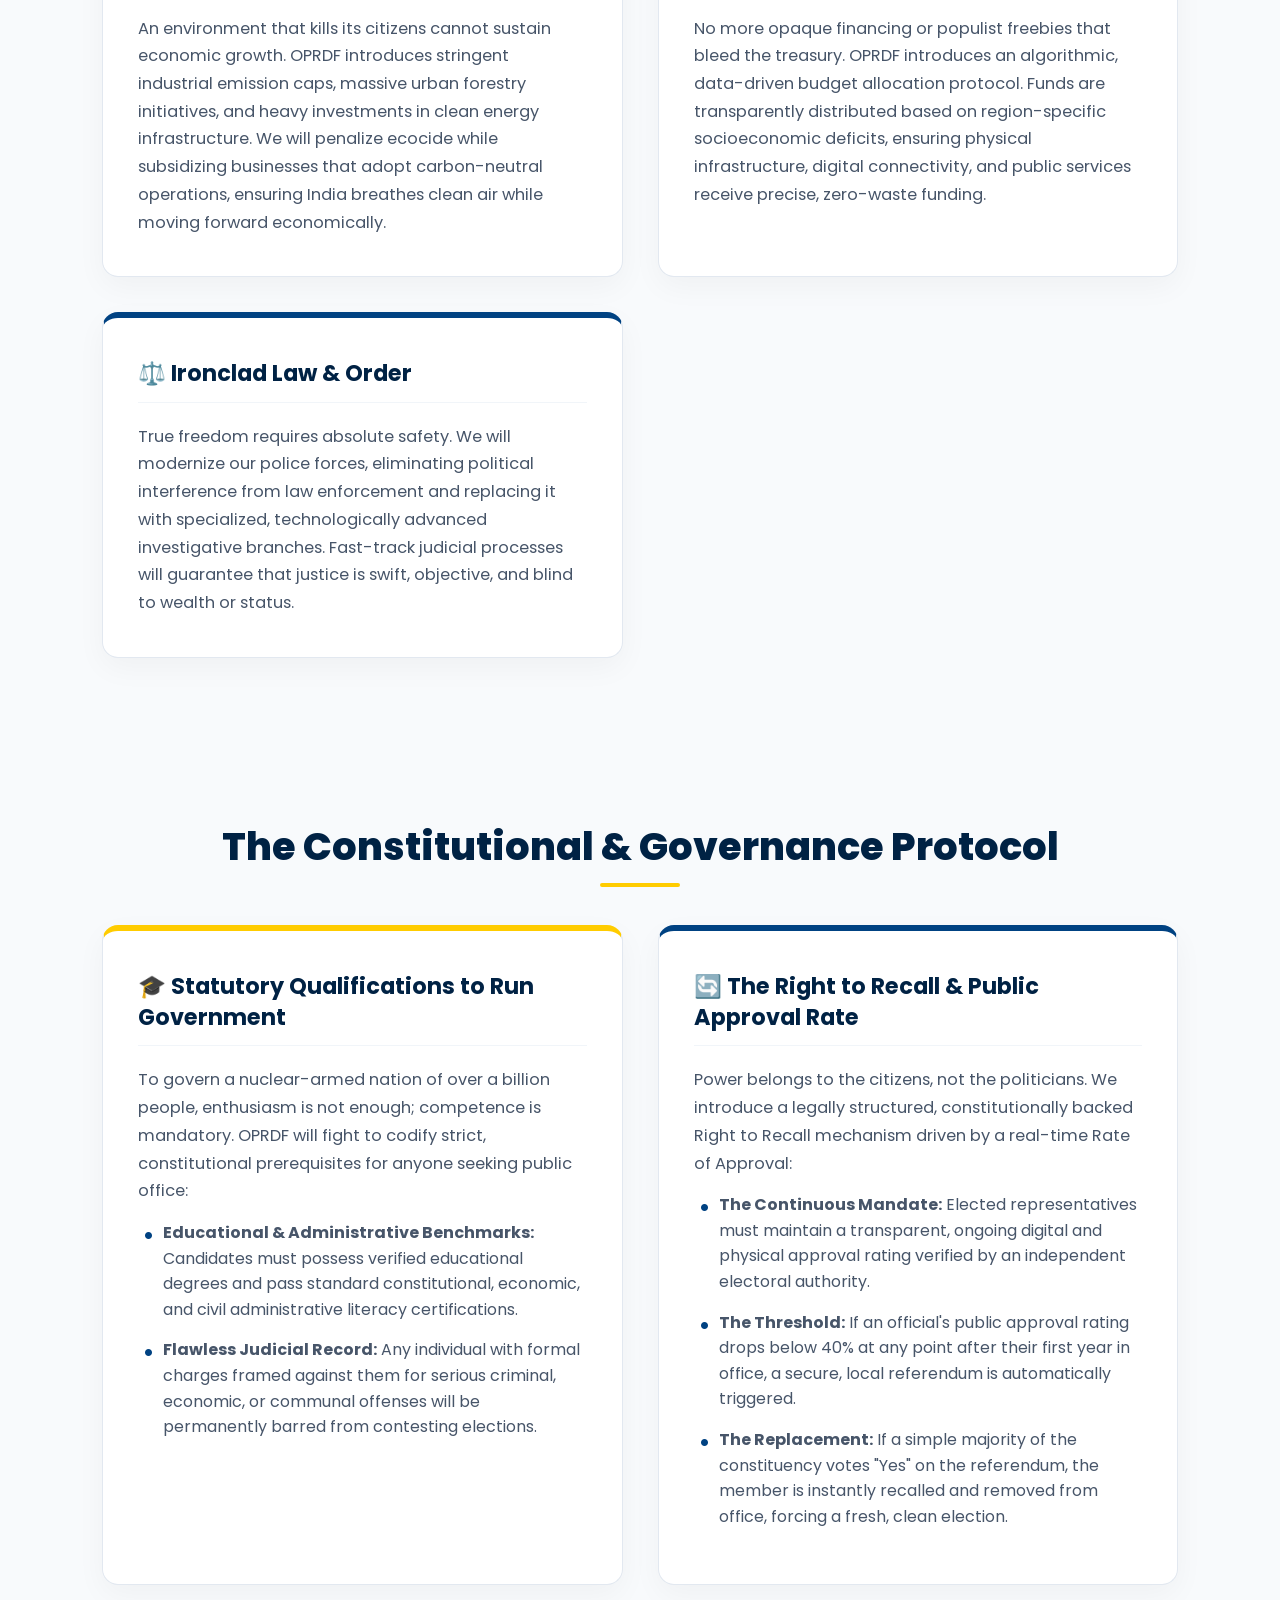
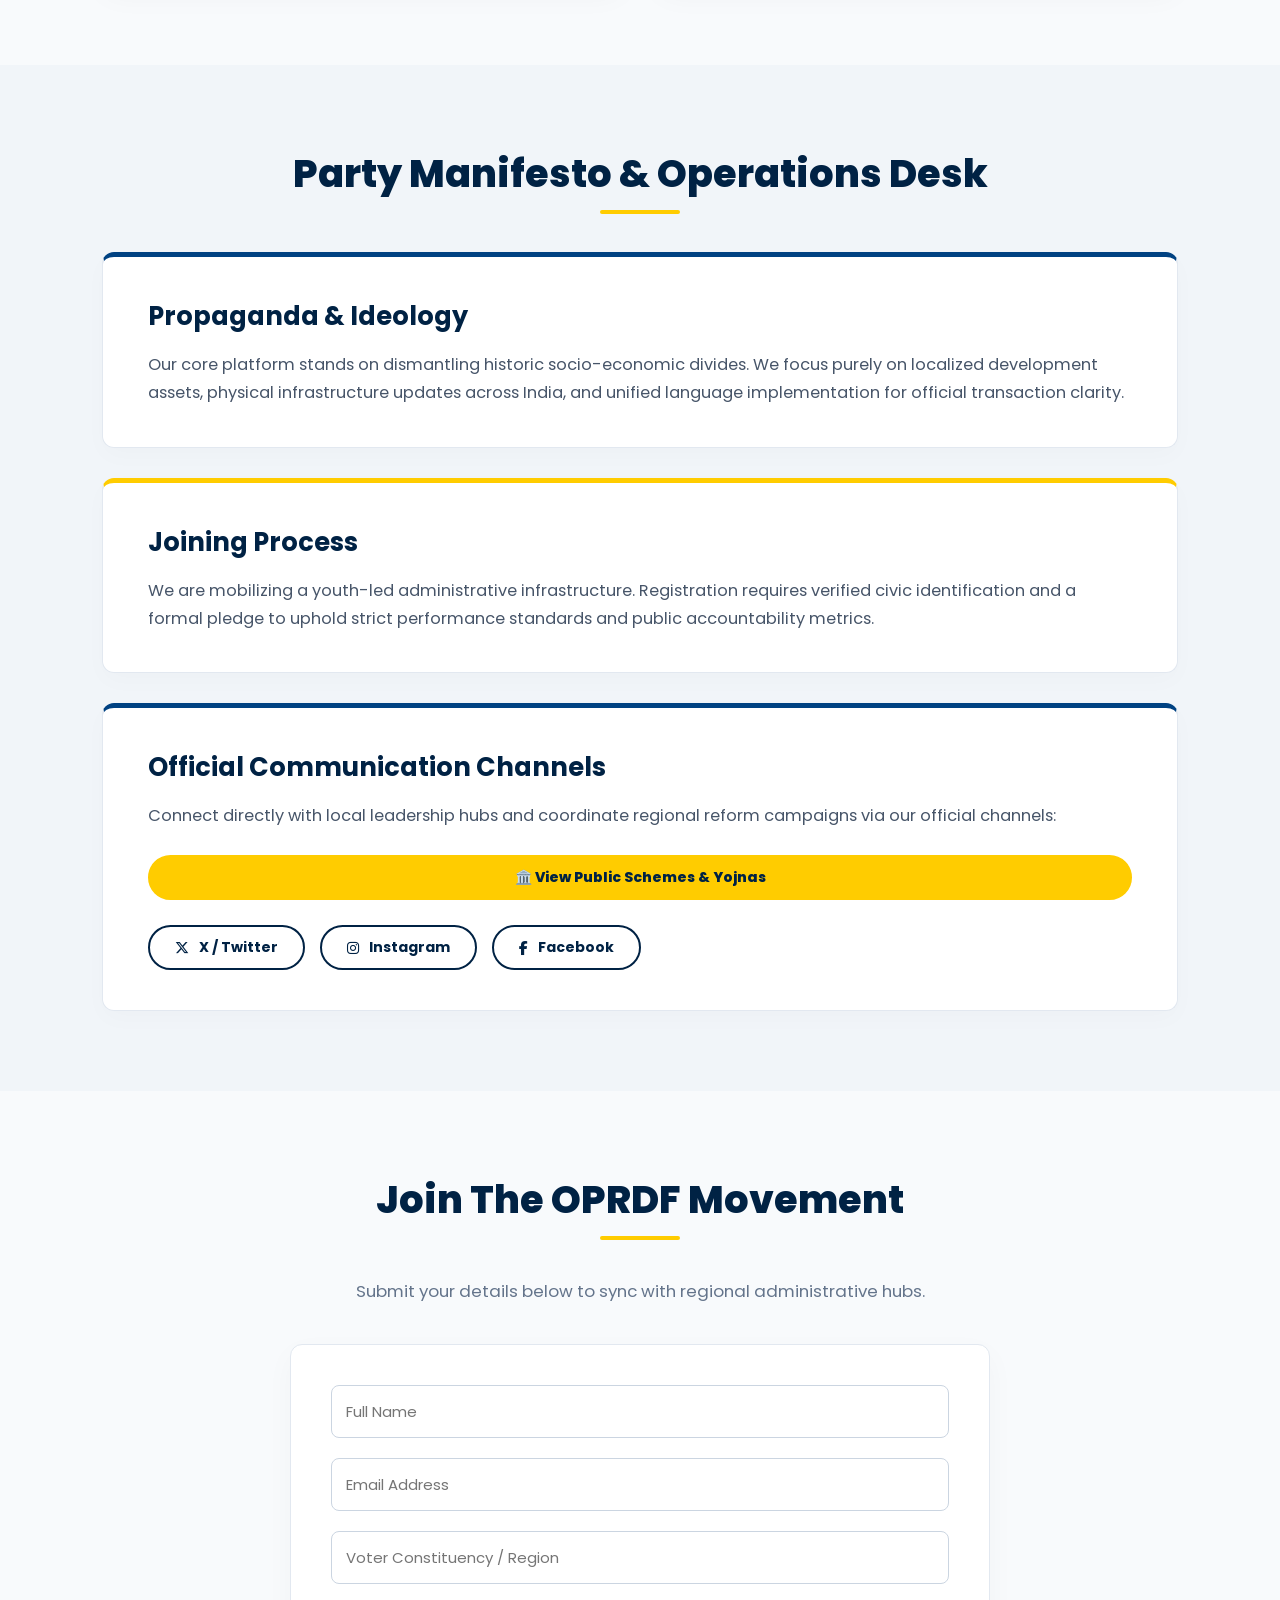
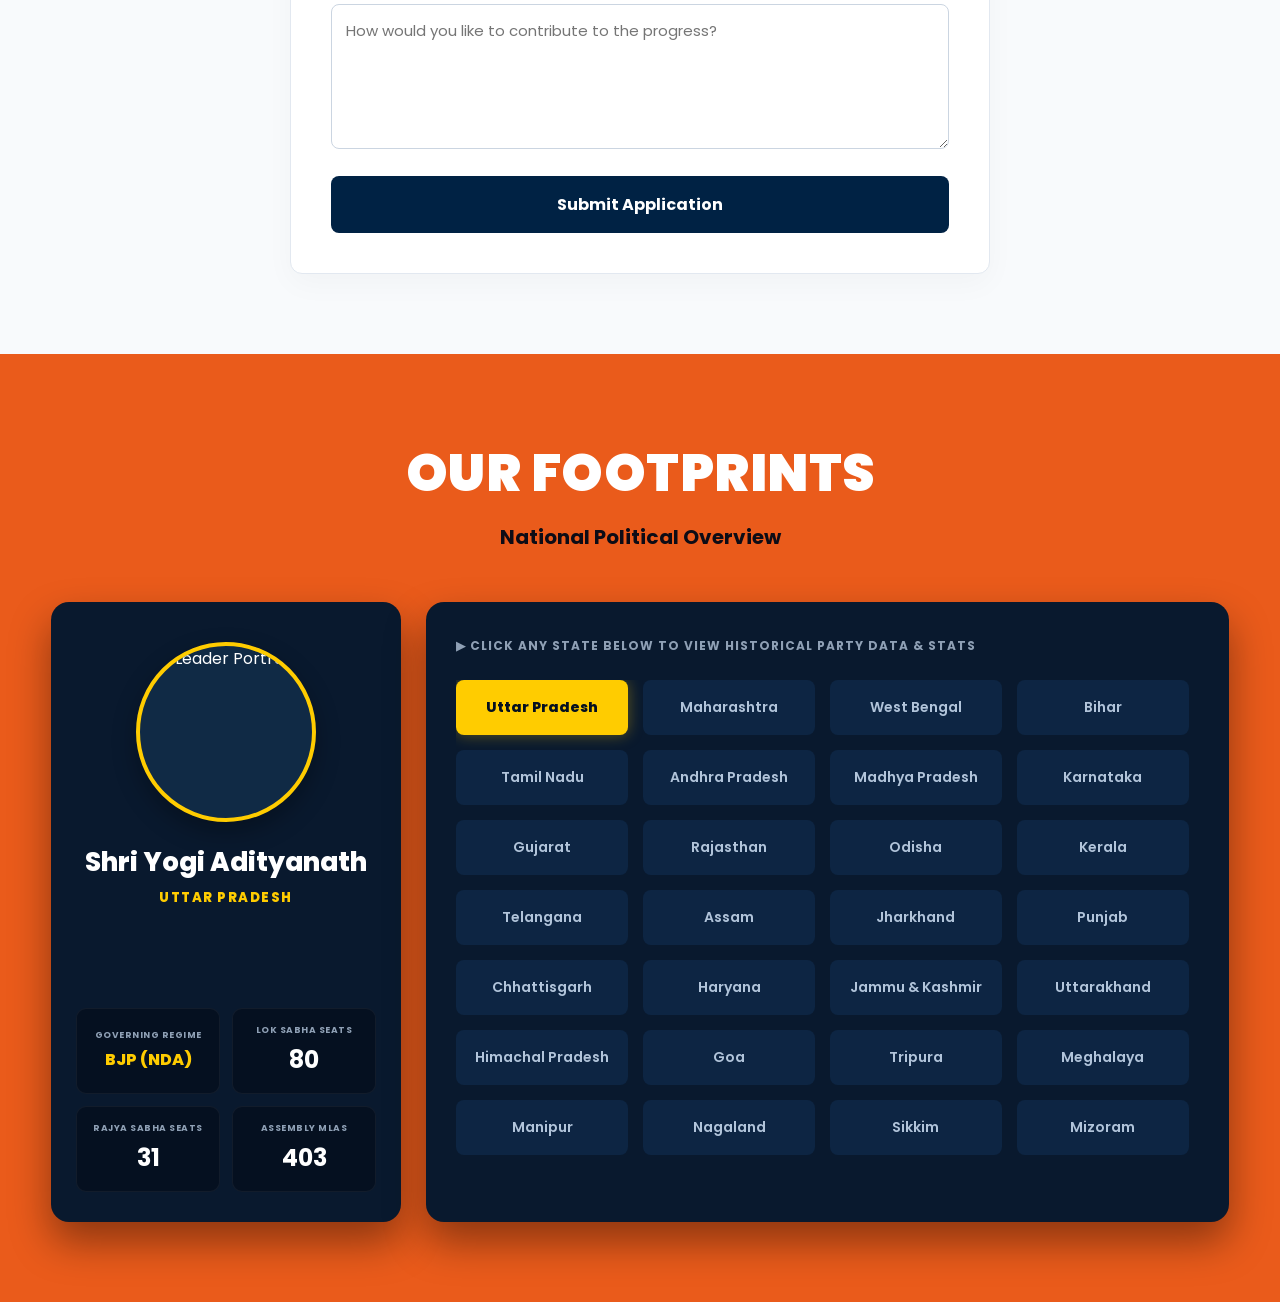
==== commit 9adc35f2: "Update index.html" ====
--- a/index.html
+++ b/index.html
@@ -16,7 +16,7 @@
     <header class="header">
         <nav class="navbar">
             <a href="#" class="nav-logo">
-                <img src="ChatGPT Image May 27, 2026, 12_05_41 AM_2.png" alt="OPRDF Logo" class="logo-img">
+                <img src="ChatGPT Image May 27, 2026, 12_05_41 AM_2.png" alt="OPRF Logo" class="logo-img">
             </a>
             <ul class="nav-menu">
                 <li class="nav-item"><a href="#home" class="nav-link">Home</a></li>
@@ -28,7 +28,7 @@
         </nav>
     </header>
 
-    <!-- Welcome Banner Block -->
+    <!-- Custom Wide-Screen Welcome Banner Block -->
     <style>
         .welcome-hero {
             position: relative;
@@ -42,7 +42,7 @@
         }
 
         .welcome-container {
-            max-width: 55%;
+            max-width: 60%;
             z-index: 5;
         }
 
@@ -73,6 +73,7 @@
         .welcome-container h1 span {
             color: #ffcc00;
             display: block;
+            text-shadow: 1px 1px 0px rgba(0, 0, 0, 0.1);
         }
 
         .welcome-description {
@@ -97,6 +98,7 @@
             text-decoration: none;
             transition: 0.3s cubic-bezier(0.25, 0.8, 0.25, 1);
             text-transform: uppercase;
+            letter-spacing: 0.5px;
         }
 
         .welcome-btn-primary {
@@ -122,26 +124,30 @@
             transform: translateY(-2px);
         }
 
-        .map-3d-container {
+        .silhouette-wrapper {
             position: absolute;
-            right: 4%;
-            top: 50%;
-            transform: translateY(-50%) perspective(1200px) rotateY(-24deg) rotateX(20deg) rotateZ(2deg);
-            width: 38%;
-            height: auto;
+            right: 5%;
+            bottom: 0;
+            width: 35%;
+            height: 90%;
             z-index: 2;
-            filter: drop-shadow(-10px 14px 0px #b03e09) drop-shadow(-20px 30px 15px rgba(0, 0, 0, 0.2));
-        }
-
-        .map-3d-asset {
+            pointer-events: none;
+            opacity: 0.85;
+        }
+
+        .common-man-shadow {
+            position: absolute;
+            bottom: 0;
+            right: 0;
             width: 100%;
-            height: auto;
-            display: block;
-            background-color: #ea5b1b;
-            border: 3px solid #ffffff;
-            border-radius: 12px;
-            padding: 10px;
-            box-sizing: border-box;
+            height: 100%;
+            background: currentColor;
+            color: #1a2a3a;
+            mask: radial-gradient(circle at 50% 22%, currentColor 20%, transparent 21%),
+                  radial-gradient(circle at 50% 90%, currentColor 45%, transparent 46%);
+            -webkit-mask: url("data:image/svg+xml;utf8,<svg xmlns='http://www.w3.org/2000/svg' viewBox='0 0 100 100'><path fill='black' d='M50,15 A12,12 0 1,0 50,39 A12,12 0 1,0 50,15 Z M25,95 C25,60 32,45 50,45 C68,45 75,60 75,95 Z'/></svg>") no-repeat bottom center;
+            mask-size: contain;
+            -webkit-mask-size: contain;
         }
 
         .bg-circle-accent {
@@ -150,16 +156,17 @@
             top: 10%;
             width: 500px;
             height: 500px;
-            background: radial-gradient(circle, rgba(234, 91, 27, 0.15) 0%, transparent 70%);
+            background: radial-gradient(circle, rgba(255,204,0,0.15) 0%, transparent 70%);
             border-radius: 50%;
             z-index: 1;
         }
 
         @media (max-width: 992px) {
-            .welcome-hero { padding: 80px 5%; }
+            .welcome-hero { padding: 80px 5%; min-height: auto; }
             .welcome-container { max-width: 100%; text-align: center; }
+            .welcome-description { max-width: 100%; }
             .welcome-cta-group { justify-content: center; }
-            .map-3d-container { display: none; }
+            .silhouette-wrapper { display: none; }
         }
     </style>
 
@@ -176,9 +183,8 @@
                 <a href="schemes.html" class="welcome-btn welcome-btn-secondary">View Live Schemes</a>
             </div>
         </div>
-        
-        <div class="map-3d-container">
-            <img src="https://raw.githubusercontent.com/Anujsharma635/India-map-with-all-states-SVG/main/India_Map.svg" alt="Accurate India Map" class="map-3d-asset">
+        <div class="silhouette-wrapper">
+            <div class="common-man-shadow"></div>
         </div>
     </section>
 
@@ -188,30 +194,118 @@
         <div class="card-grid">
             <div class="protocol-card card-blue">
                 <h3>🚀 Youth & Hyper-Employment Model</h3>
-                <p>The youth are not just voters; they are India's primary economic engine. OPRDF replaces outdated rote-learning with a localized, industry-linked technical education matrix.</p>
+                <p>The youth are not just voters; they are India's primary economic engine. OPRDF replaces outdated rote-learning with a localized, industry-linked technical education matrix. Our development model mandates strict fiscal incentives for labor-intensive manufacturing, green tech industries, and digital infrastructure hubs to eliminate underemployment and guarantee dignified, high-yield job markets for the new generation.</p>
             </div>
             <div class="protocol-card card-yellow">
                 <h3>🏥 Universal Healthcare & Sovereign Sanitation</h3>
-                <p>Health is a non-negotiable right, not a luxury. We pledge a total overhaul of community medical systems, implementing free, world-class diagnostic and tertiary healthcare grids across every district.</p>
+                <p>Health is a non-negotiable right, not a luxury. We pledge a total overhaul of community medical systems, implementing free, world-class diagnostic and tertiary healthcare grids across every district. Coinciding with health is our sovereign sanitation policy: modernizing municipal waste systems, enforcing strict automated recycling protocols, and treating waste management as a vital national security priority.</p>
             </div>
             <div class="protocol-card card-blue">
                 <h3>🌿 Anti-Pollution & Eco-Capitalism</h3>
-                <p>An environment that kills its citizens cannot sustain economic growth. OPRDF introduces stringent industrial emission caps, massive urban forestry initiatives, and heavy investments in clean energy infrastructure.</p>
+                <p>An environment that kills its citizens cannot sustain economic growth. OPRDF introduces stringent industrial emission caps, massive urban forestry initiatives, and heavy investments in clean energy infrastructure. We will penalize ecocide while subsidizing businesses that adopt carbon-neutral operations, ensuring India breathes clean air while moving forward economically.</p>
+            </div>
+            <div class="protocol-card card-blue-dark">
+                <h3>📊 Strategic Budget Allocation</h3>
+                <p>No more opaque financing or populist freebies that bleed the treasury. OPRDF introduces an algorithmic, data-driven budget allocation protocol. Funds are transparently distributed based on region-specific socioeconomic deficits, ensuring physical infrastructure, digital connectivity, and public services receive precise, zero-waste funding.</p>
+            </div>
+            <div class="protocol-card card-blue">
+                <h3>⚖️ Ironclad Law & Order</h3>
+                <p>True freedom requires absolute safety. We will modernize our police forces, eliminating political interference from law enforcement and replacing it with specialized, technologically advanced investigative branches. Fast-track judicial processes will guarantee that justice is swift, objective, and blind to wealth or status.</p>
             </div>
         </div>
     </section>
 
-    <!-- SECTION: OUR FOOTPRINTS (FIXED INDEPENDENT STATE VECTOR DISPLAY) -->
+    <!-- SECTION: THE CONSTITUTIONAL & GOVERNANCE PROTOCOL -->
+    <section class="protocol-section" id="protocol">
+        <h2 class="section-title">The Constitutional & Governance Protocol</h2>
+        <div class="card-grid cols-2">
+            <div class="protocol-card card-yellow">
+                <h3>🎓 Statutory Qualifications to Run Government</h3>
+                <p>To govern a nuclear-armed nation of over a billion people, enthusiasm is not enough; competence is mandatory. OPRDF will fight to codify strict, constitutional prerequisites for anyone seeking public office:</p>
+                <ul>
+                    <li><strong>Educational & Administrative Benchmarks:</strong> Candidates must possess verified educational degrees and pass standard constitutional, economic, and civil administrative literacy certifications.</li>
+                    <li><strong>Flawless Judicial Record:</strong> Any individual with formal charges framed against them for serious criminal, economic, or communal offenses will be permanently barred from contesting elections.</li>
+                </ul>
+            </div>
+            <div class="protocol-card card-blue">
+                <h3>🔄 The Right to Recall & Public Approval Rate</h3>
+                <p>Power belongs to the citizens, not the politicians. We introduce a legally structured, constitutionally backed Right to Recall mechanism driven by a real-time Rate of Approval:</p>
+                <ul>
+                    <li><strong>The Continuous Mandate:</strong> Elected representatives must maintain a transparent, ongoing digital and physical approval rating verified by an independent electoral authority.</li>
+                    <li><strong>The Threshold:</strong> If an official's public approval rating drops below 40% at any point after their first year in office, a secure, local referendum is automatically triggered.</li>
+                    <li><strong>The Replacement:</strong> If a simple majority of the constituency votes "Yes" on the referendum, the member is instantly recalled and removed from office, forcing a fresh, clean election.</li>
+                </ul>
+            </div>
+        </div>
+    </section>
+
+    <!-- Party Manifesto & Operations Desk Section -->
+    <section class="manifesto-section" id="manifesto">
+        <h2 class="section-title">Party Manifesto & Operations Desk</h2>
+        <div class="manifesto-stack">
+            <div class="desk-card border-blue">
+                <h3>Propaganda & Ideology</h3>
+                <p>Our core platform stands on dismantling historic socio-economic divides. We focus purely on localized development assets, physical infrastructure updates across India, and unified language implementation for official transaction clarity.</p>
+            </div>
+            <div class="desk-card border-yellow">
+                <h3>Joining Process</h3>
+                <p>We are mobilizing a youth-led administrative infrastructure. Registration requires verified civic identification and a formal pledge to uphold strict performance standards and public accountability metrics.</p>
+            </div>
+            <div class="desk-card border-blue">
+                <h3>Official Communication Channels</h3>
+                <p>Connect directly with local leadership hubs and coordinate regional reform campaigns via our official channels:</p>
+                <div class="social-box" style="margin-bottom: 15px;">
+                    <a href="schemes.html" class="social-btn" style="background: #ffcc00; color: #002244; border-color: #ffcc00; font-weight: 800; width: 100%; display: block; text-align: center;">🏛️ View Public Schemes & Yojnas</a>
+                </div>
+                <div class="social-box">
+                    <a href="https://x.com/OPRF85" target="_blank" class="social-btn"><i class="fab fa-x-twitter"></i> X / Twitter</a>
+                    <a href="https://www.instagram.com/oprf85?igsh=MXFiMnk3N3o0d3JrNw==" target="_blank" class="social-btn"><i class="fab fa-instagram"></i> Instagram</a>
+                    <a href="https://www.facebook.com/share/1HvWFKggaj/" target="_blank" class="social-btn"><i class="fab fa-facebook-f"></i> Facebook</a>
+                </div>
+            </div>
+        </div>
+    </section>
+
+    <!-- Join The Movement Contact Form Section -->
+    <section class="contact-section" id="join">
+        <div class="contact-container">
+            <h2 class="section-title">Join The OPRDF Movement</h2>
+            <p class="contact-subtitle">Submit your details below to sync with regional administrative hubs.</p>
+            <form class="contact-form" action="https://api.web3forms.com/submit" method="POST">
+                <input type="hidden" name="access_key" value="6502e3ec-3cf4-4b66-96d8-5977c6d77f4b">
+                <input type="hidden" name="subject" value="New OPRDF Movement Application!">
+                <input type="checkbox" name="botcheck" class="hidden" style="display: none;">
+                <div class="form-group">
+                    <input type="text" name="Full Name" placeholder="Full Name" required>
+                </div>
+                <div class="form-group">
+                    <input type="email" name="Email Address" placeholder="Email Address" required>
+                </div>
+                <div class="form-group">
+                    <input type="text" name="Voter Constituency" placeholder="Voter Constituency / Region" required>
+                </div>
+                <div class="form-group">
+                    <textarea name="Contribution Plan" placeholder="How would you like to contribute to the progress?" rows="5" required></textarea>
+                </div>
+                <button type="submit" class="form-submit-btn">Submit Application</button>
+            </form>
+        </div>
+    </section>
+
+    <!-- ==========================================
+         SECTION: DYNAMIC NATIONAL FOOTPRINTS MATRIX
+         ========================================== -->
     <style>
         .footprints-section {
             background: #ea5b1b; 
-            background-image: linear-gradient(rgba(234, 91, 27, 0.95), rgba(234, 91, 27, 0.95)), url('https://raw.githubusercontent.com/Anujsharma635/India-map-with-all-states-SVG/main/India_Map.svg');
+            background-image: linear-gradient(rgba(234, 91, 27, 0.92), rgba(234, 91, 27, 0.92)), url('https://upload.wikimedia.org/wikipedia/commons/4/41/India_map_blank.svg');
             background-size: cover;
             background-position: center;
             background-repeat: no-repeat;
             color: white;
             padding: 80px 4%;
-            font-family: 'Poppins', sans-serif;
+            font-family: 'Segoe UI', Arial, sans-serif;
+            position: relative;
         }
 
         .footprints-title-area {
@@ -223,6 +317,7 @@
             font-size: 52px;
             font-weight: 900;
             text-transform: uppercase;
+            letter-spacing: 0.5px;
             margin: 0 0 10px 0;
             color: #ffffff;
         }
@@ -236,8 +331,8 @@
 
         .dashboard-layout {
             display: grid;
-            grid-template-columns: 360px 1fr;
-            gap: 30px;
+            grid-template-columns: 350px 1fr;
+            gap: 25px;
             max-width: 1350px;
             margin: 0 auto;
         }
@@ -249,12 +344,18 @@
             display: flex;
             flex-direction: column;
             align-items: center;
+            justify-content: flex-start;
             box-shadow: 0 20px 40px rgba(0,0,0,0.4);
             box-sizing: border-box;
         }
 
-        /* FIXED STATE CONTAINER VIEWPORT */
-        .state-vector-frame {
+        .cm-portrait-container {
+            text-align: center;
+            width: 100%;
+            margin-bottom: 35px;
+        }
+
+        .cm-image-frame {
             width: 180px;
             height: 180px;
             border-radius: 50%;
@@ -266,15 +367,12 @@
             justify-content: center;
             overflow: hidden;
             box-shadow: 0 10px 25px rgba(0,0,0,0.3);
-            padding: 15px;
-            box-sizing: border-box;
-        }
-
-        .state-vector-frame svg {
+        }
+
+        .cm-image-frame img {
             width: 100%;
             height: 100%;
-            max-width: 100%;
-            max-height: 100%;
+            object-fit: cover;
         }
 
         .cm-name-label {
@@ -282,7 +380,7 @@
             font-weight: 800;
             color: #ffffff;
             margin-bottom: 8px;
-            text-align: center;
+            line-height: 1.2;
         }
 
         .cm-designation {
@@ -291,7 +389,6 @@
             font-weight: 800;
             text-transform: uppercase;
             letter-spacing: 1.5px;
-            text-align: center;
         }
 
         .profile-stats-grid {
@@ -299,7 +396,7 @@
             display: grid;
             grid-template-columns: repeat(2, 1fr);
             gap: 12px;
-            margin-top: 30px;
+            margin-top: auto;
         }
 
         .stat-metric-box {
@@ -308,20 +405,27 @@
             border-radius: 10px;
             text-align: center;
             box-sizing: border-box;
+            display: flex;
+            flex-direction: column;
+            justify-content: center;
+            align-items: center;
+            min-height: 85px;
         }
 
         .stat-metric-box span {
             display: block;
-            font-size: 10px;
+            font-size: 9px;
             color: #8fa0b5;
             font-weight: 700;
             text-transform: uppercase;
+            letter-spacing: 0.5px;
             margin-bottom: 6px;
+            line-height: 1.2;
         }
 
         .stat-metric-box strong {
             display: block;
-            font-size: 22px;
+            font-size: 24px;
             color: white;
             font-weight: 700;
         }
@@ -338,6 +442,8 @@
             padding: 35px 30px;
             box-shadow: 0 20px 40px rgba(0,0,0,0.4);
             box-sizing: border-box;
+            display: flex;
+            flex-direction: column;
         }
 
         .interface-instruction {
@@ -355,6 +461,19 @@
             gap: 15px;
             max-height: 480px;
             overflow-y: auto;
+            padding-right: 10px;
+        }
+
+        .states-interactive-grid::-webkit-scrollbar {
+            width: 6px;
+        }
+        .states-interactive-grid::-webkit-scrollbar-track {
+            background: #051020;
+            border-radius: 4px;
+        }
+        .states-interactive-grid::-webkit-scrollbar-thumb {
+            background: #1b355a;
+            border-radius: 4px;
         }
 
         .state-clickable-card {
@@ -367,6 +486,11 @@
             font-size: 14px;
             font-weight: 600;
             color: #b1c4da;
+            display: flex;
+            align-items: center;
+            justify-content: center;
+            box-sizing: border-box;
+            min-height: 55px;
         }
 
         .state-clickable-card:hover {
@@ -378,11 +502,22 @@
             background: #ffcc00;
             color: #051020;
             font-weight: 800;
+            box-shadow: 0 0 15px rgba(255, 204, 0, 0.35);
+        }
+
+        @media (max-width: 1150px) {
+            .states-interactive-grid { grid-template-columns: repeat(3, 1fr); }
         }
 
         @media (max-width: 992px) {
-            .dashboard-layout { grid-template-columns: 1fr; }
-            .states-interactive-grid { grid-template-columns: repeat(3, 1fr); }
+            .dashboard-layout { grid-template-columns: 1fr; gap: 30px; }
+            .profile-display-card { min-height: auto; }
+            .states-interactive-grid { grid-template-columns: repeat(4, 1fr); }
+        }
+
+        @media (max-width: 768px) {
+            .states-interactive-grid { grid-template-columns: repeat(2, 1fr); }
+            .footprints-title-area h2 { font-size: 38px; }
         }
     </style>
 
@@ -393,16 +528,17 @@
         </div>
 
         <div class="dashboard-layout">
-            <div class="profile-display-card">
-                <!-- INNER CIRCLE: Renders raw vector paths dynamically on click -->
-                <div class="state-vector-frame">
-                    <svg id="stateVectorSvg" viewBox="0 0 100 100" preserveAspectRatio="xMidYMid meet">
-                        <path id="stateVectorPath" d="" fill="#ea5b1b" stroke="#ffffff" stroke-width="1.5" stroke-linejoin="round"></path>
-                    </svg>
-                </div>
-                <div class="cm-name-label" id="cmName">-</div>
-                <div class="cm-designation" id="stateLabel">-</div>
-
+            <!-- Left Dynamic Display Panel Component -->
+            <div class="profile-display-card" id="displayCard">
+                <div class="cm-portrait-container">
+                    <div class="cm-image-frame" id="imageFrame">
+                        <img id="cmImage" src="" alt="Leader Portrait" crossorigin="anonymous">
+                    </div>
+                    <div class="cm-name-label" id="cmName">-</div>
+                    <div class="cm-designation" id="stateLabel">-</div>
+                </div>
+
+                <!-- Stats Boxes -->
                 <div class="profile-stats-grid">
                     <div class="stat-metric-box">
                         <span>Governing Regime</span>
@@ -423,9 +559,10 @@
                 </div>
             </div>
 
+            <!-- Right Side Controls Grid -->
             <div class="map-selection-interface">
                 <div class="interface-instruction">
-                    ▶ CLICK ANY STATE BELOW TO VIEW HISTORICAL PARTY DATA & SHAPE PROFILE
+                    ▶ CLICK ANY STATE BELOW TO VIEW HISTORICAL PARTY DATA & STATS
                 </div>
                 
                 <div class="states-interactive-grid">
@@ -442,110 +579,87 @@
                     <div class="state-clickable-card" id="btn-OR" onclick="loadState('OR', this)">Odisha</div>
                     <div class="state-clickable-card" id="btn-KL" onclick="loadState('KL', this)">Kerala</div>
                     <div class="state-clickable-card" id="btn-TS" onclick="loadState('TS', this)">Telangana</div>
+                    <div class="state-clickable-card" id="btn-AS" onclick="loadState('AS', this)">Assam</div>
+                    <div class="state-clickable-card" id="btn-JH" onclick="loadState('JH', this)">Jharkhand</div>
+                    <div class="state-clickable-card" id="btn-PB" onclick="loadState('PB', this)">Punjab</div>
+                    <div class="state-clickable-card" id="btn-CT" onclick="loadState('CT', this)">Chhattisgarh</div>
+                    <div class="state-clickable-card" id="btn-HR" onclick="loadState('HR', this)">Haryana</div>
+                    <div class="state-clickable-card" id="btn-JK" onclick="loadState('JK', this)">Jammu & Kashmir</div>
+                    <div class="state-clickable-card" id="btn-UK" onclick="loadState('UK', this)">Uttarakhand</div>
+                    <div class="state-clickable-card" id="btn-HP" onclick="loadState('HP', this)">Himachal Pradesh</div>
+                    <div class="state-clickable-card" id="btn-GA" onclick="loadState('GA', this)">Goa</div>
+                    <div class="state-clickable-card" id="btn-TR" onclick="loadState('TR', this)">Tripura</div>
+                    <div class="state-clickable-card" id="btn-ML" onclick="loadState('ML', this)">Meghalaya</div>
+                    <div class="state-clickable-card" id="btn-MN" onclick="loadState('MN', this)">Manipur</div>
+                    <div class="state-clickable-card" id="btn-NL" onclick="loadState('NL', this)">Nagaland</div>
+                    <div class="state-clickable-card" id="btn-SK" onclick="loadState('SK', this)">Sikkim</div>
+                    <div class="state-clickable-card" id="btn-MZ" onclick="loadState('MZ', this)">Mizoram</div>
+                    <div class="state-clickable-card" id="btn-AR" onclick="loadState('AR', this)">Arunachal Pradesh</div>
                 </div>
             </div>
         </div>
     </section>
 
     <script>
-        // Production-ready isolated vector coordinate definitions for states
         const comprehensiveIndiaMap = {
-            UP: { 
-                name: "Shri Yogi Adityanath", state: "Uttar Pradesh", party: "BJP (NDA)", ls: "80", rs: "31", mla: "403",
-                viewBox: "0 0 180 150",
-                path: "M20 50 L50 20 L90 10 L160 60 L170 100 L120 130 L60 110 L20 80 Z"
-            },
-            MH: { 
-                name: "Shri Devendra Fadnavis", state: "Maharashtra", party: "BJP (NDA)", ls: "48", rs: "19", mla: "288",
-                viewBox: "0 0 180 160",
-                path: "M10 30 L60 20 L130 50 L170 110 L110 150 L60 140 L20 90 Z"
-            },
-            WB: { 
-                name: "Smt. Mamata Banerjee", state: "West Bengal", party: "AITC (INDIA)", ls: "42", rs: "16", mla: "294",
-                viewBox: "0 0 120 180",
-                path: "M40 10 L70 30 L50 80 L90 110 L70 170 L30 140 L45 90 Z"
-            },
-            BR: { 
-                name: "Shri Nitish Kumar", state: "Bihar", party: "JD(U) (NDA)", ls: "40", rs: "16", mla: "243",
-                viewBox: "0 0 160 120",
-                path: "M10 20 L140 15 L150 90 L80 105 L20 85 Z"
-            },
-            TN: { 
-                name: "Shri M. K. Stalin", state: "Tamil Nadu", party: "DMK (INDIA)", ls: "39", rs: "18", mla: "234",
-                viewBox: "0 0 120 170",
-                path: "M40 10 L90 30 L80 90 L60 160 L20 130 L30 70 Z"
-            },
-            AP: { 
-                name: "Shri N. Chandrababu Naidu", state: "Andhra Pradesh", party: "TDP (NDA)", ls: "25", rs: "11", mla: "175",
-                viewBox: "0 0 180 160",
-                path: "M90 10 L150 50 L160 110 L110 150 L60 120 L40 60 Z"
-            },
-            MP: { 
-                name: "Shri Mohan Yadav", state: "Madhya Pradesh", party: "BJP (NDA)", ls: "29", rs: "11", mla: "230",
-                viewBox: "0 0 180 140",
-                path: "M20 40 L100 20 L160 40 L170 90 L120 130 L50 120 Z"
-            },
-            KA: { 
-                name: "Shri Siddaramaiah", state: "Karnataka", party: "INC (INDIA)", ls: "28", rs: "12", mla: "224",
-                viewBox: "0 0 130 180",
-                path: "M30 10 L80 30 L90 90 L65 170 L20 130 L40 70 Z"
-            },
-            GJ: { 
-                name: "Shri Bhupendra Patel", state: "Gujarat", party: "BJP (NDA)", ls: "26", rs: "11", mla: "182",
-                viewBox: "0 0 170 140",
-                path: "M10 20 L100 30 L110 80 L160 100 L110 130 L40 110 L50 70 Z"
-            },
-            RJ: { 
-                name: "Shri Bhajan Lal Sharma", state: "Rajasthan", party: "BJP (NDA)", ls: "25", rs: "10", mla: "200",
-                viewBox: "0 0 170 160",
-                path: "M50 10 L130 20 L160 80 L110 150 L20 110 L15 50 Z"
-            },
-            OR: { 
-                name: "Shri Mohan Charan Majhi", state: "Odisha", party: "BJP (NDA)", ls: "21", rs: "10", mla: "147",
-                viewBox: "0 0 160 140",
-                path: "M40 10 L120 30 L140 90 L90 130 L30 100 Z"
-            },
-            KL: { 
-                name: "Shri Pinarayi Vijayan", state: "Kerala", party: "CPI(M)", ls: "20", rs: "9", mla: "140",
-                viewBox: "0 0 90 170",
-                path: "M30 10 L60 40 L50 100 L20 160 L10 150 L25 80 Z"
-            },
-            TS: { 
-                name: "Shri A. Revanth Reddy", state: "Telangana", party: "INC (INDIA)", ls: "17", rs: "7", mla: "119",
-                viewBox: "0 0 150 140",
-                path: "M50 20 L110 30 L130 80 L80 120 L30 70 Z"
+            UP: { name: "Shri Yogi Adityanath", state: "Uttar Pradesh", party: "BJP (NDA)", ls: "80", rs: "31", mla: "403", img: "https://upload.wikimedia.org/wikipedia/commons/thumb/1/10/Yogi_Adityanath_Official_Portrait_2022.jpg/480px-Yogi_Adityanath_Official_Portrait_2022.jpg" },
+            MH: { name: "Shri Devendra Fadnavis", state: "Maharashtra", party: "BJP (NDA)", ls: "48", rs: "19", mla: "288", img: "https://upload.wikimedia.org/wikipedia/commons/thumb/a/a2/Devendra_Fadnavis_clean_portrait.jpg/480px-Devendra_Fadnavis_clean_portrait.jpg" },
+            WB: { name: "Smt. Mamata Banerjee", state: "West Bengal", party: "AITC (INDIA)", ls: "42", rs: "16", mla: "294", img: "https://upload.wikimedia.org/wikipedia/commons/thumb/5/5a/Mamata_Banerjee_World_Economic_Forum_2018.jpg/480px-Mamata_Banerjee_World_Economic_Forum_2018.jpg" },
+            BR: { name: "Shri Nitish Kumar", state: "Bihar", party: "JD(U) (NDA)", ls: "40", rs: "16", mla: "243", img: "https://upload.wikimedia.org/wikipedia/commons/thumb/e/e5/Nitish_Kumar_Portrait.jpg/480px-Nitish_Kumar_Portrait.jpg" },
+            TN: { name: "Shri M. K. Stalin", state: "Tamil Nadu", party: "DMK (INDIA)", ls: "39", rs: "18", mla: "234", img: "https://upload.wikimedia.org/wikipedia/commons/thumb/6/6a/M._K._Stalin.jpg/480px-M._K._Stalin.jpg" },
+            AP: { name: "Shri N. Chandrababu Naidu", state: "Andhra Pradesh", party: "TDP (NDA)", ls: "25", rs: "11", mla: "175", img: "https://upload.wikimedia.org/wikipedia/commons/thumb/5/58/N_Chandrababu_Naidu.jpg/480px-N_Chandrababu_Naidu.jpg" },
+            MP: { name: "Shri Mohan Yadav", state: "Madhya Pradesh", party: "BJP (NDA)", ls: "29", rs: "11", mla: "230", img: "https://upload.wikimedia.org/wikipedia/commons/thumb/d/d1/Dr._Mohan_Yadav_Official_Portrait.jpg/480px-Dr._Mohan_Yadav_Official_Portrait.jpg" },
+            KA: { name: "Shri Siddaramaiah", state: "Karnataka", party: "INC (INDIA)", ls: "28", rs: "12", mla: "224", img: "https://upload.wikimedia.org/wikipedia/commons/thumb/0/03/Siddaramaiah_2023.jpg/480px-Siddaramaiah_2023.jpg" },
+            GJ: { name: "Shri Bhupendra Patel", state: "Gujarat", party: "BJP (NDA)", ls: "26", rs: "11", mla: "182", img: "https://upload.wikimedia.org/wikipedia/commons/thumb/a/ab/Bhupendrabhai_Patel_Portrait.jpg/480px-Bhupendrabhai_Patel_Portrait.jpg" },
+            RJ: { name: "Shri Bhajan Lal Sharma", state: "Rajasthan", party: "BJP (NDA)", ls: "25", rs: "10", mla: "200", img: "https://upload.wikimedia.org/wikipedia/commons/thumb/1/13/Bhajan_Lal_Sharma_Portrait.jpg/480px-Bhajan_Lal_Sharma_Portrait.jpg" },
+            OR: { name: "Shri Mohan Charan Majhi", state: "Odisha", party: "BJP (NDA)", ls: "21", rs: "10", mla: "147", img: "https://upload.wikimedia.org/wikipedia/commons/thumb/8/87/Mohan_Charan_Majhi.jpg/480px-Mohan_Charan_Majhi.jpg" },
+            KL: { name: "Shri Pinarayi Vijayan", state: "Kerala", party: "CPI(M)", ls: "20", rs: "9", mla: "140", img: "https://upload.wikimedia.org/wikipedia/commons/thumb/2/23/Pinarayi_Vijayan_Official.jpg/480px-Pinarayi_Vijayan_Official.jpg" },
+            TS: { name: "Shri A. Revanth Reddy", state: "Telangana", party: "INC (INDIA)", ls: "17", rs: "7", mla: "119", img: "https://upload.wikimedia.org/wikipedia/commons/thumb/a/ad/Anumula_Revanth_Reddy.jpg/480px-Anumula_Revanth_Reddy.jpg" },
+            AS: { name: "Shri Himanta Biswa Sarma", state: "Assam", party: "BJP (NDA)", ls: "14", rs: "7", mla: "126", img: "https://upload.wikimedia.org/wikipedia/commons/thumb/f/f6/Himanta_Biswa_Sarma_in_2021.jpg/480px-Himanta_Biswa_Sarma_in_2021.jpg" },
+            JH: { name: "Shri Hemant Soren", state: "Jharkhand", party: "JMM (INDIA)", ls: "14", rs: "6", mla: "81", img: "https://upload.wikimedia.org/wikipedia/commons/thumb/e/e0/Hemant_Soren_Official.jpg/480px-Hemant_Soren_Official.jpg" },
+            PB: { name: "Shri Bhagwant Singh Mann", state: "Punjab", party: "AAP", ls: "13", rs: "7", mla: "117", img: "https://upload.wikimedia.org/wikipedia/commons/thumb/6/69/Bhagwant_Mann_2022.jpg/480px-Bhagwant_Mann_2022.jpg" },
+            CT: { name: "Shri Vishnu Deo Sai", state: "Chhattisgarh", party: "BJP (NDA)", ls: "11", rs: "5", mla: "90", img: "https://upload.wikimedia.org/wikipedia/commons/thumb/6/62/Vishnu_Deo_Sai.jpg/480px-Vishnu_Deo_Sai.jpg" },
+            HR: { name: "Shri Nayab Singh Saini", state: "Haryana", party: "BJP (NDA)", ls: "10", rs: "5", mla: "90", img: "https://upload.wikimedia.org/wikipedia/commons/thumb/c/ca/Nayab_Singh_Saini.jpg/480px-Nayab_Singh_Saini.jpg" },
+            JK: { name: "Shri Omar Abdullah", state: "Jammu & Kashmir", party: "JKNC", ls: "5", rs: "4", mla: "90", img: "https://upload.wikimedia.org/wikipedia/commons/thumb/b/b2/Omar_Abdullah_WEF_2010.jpg/480px-Omar_Abdullah_WEF_2010.jpg" },
+            UK: { name: "Shri Pushkar Singh Dhami", state: "Uttarakhand", party: "BJP (NDA)", ls: "5", rs: "3", mla: "70", img: "https://upload.wikimedia.org/wikipedia/commons/thumb/9/9c/Pushkar_Singh_Dhami_Official_Portrait.jpg/480px-Pushkar_Singh_Dhami_Official_Portrait.jpg" },
+            HP: { name: "Shri Sukhvinder Singh Sukhu", state: "Himachal Pradesh", party: "INC (INDIA)", ls: "4", rs: "3", mla: "68", img: "https://upload.wikimedia.org/wikipedia/commons/thumb/1/14/Sukhvinder_Singh_Sukhu.jpg/480px-Sukhvinder_Singh_Sukhu.jpg" },
+            GA: { name: "Shri Pramod Sawant", state: "Goa", party: "BJP (NDA)", ls: "2", rs: "1", mla: "40", img: "https://upload.wikimedia.org/wikipedia/commons/thumb/d/df/Pramod_Sawant_Official_Portrait.jpg/480px-Pramod_Sawant_Official_Portrait.jpg" },
+            TR: { name: "Dr. Manik Saha", state: "Tripura", party: "BJP (NDA)", ls: "2", rs: "1", mla: "60", img: "https://upload.wikimedia.org/wikipedia/commons/thumb/1/12/Dr._Manik_Saha.jpg/480px-Dr._Manik_Saha.jpg" },
+            ML: { name: "Shri Conrad Sangma", state: "Meghalaya", party: "NPP (NDA)", ls: "2", rs: "1", mla: "60", img: "https://upload.wikimedia.org/wikipedia/commons/thumb/5/53/Conrad_Sangma_2019.jpg/480px-Conrad_Sangma_2019.jpg" },
+            MN: { name: "Shri N. Biren Singh", state: "Manipur", party: "BJP (NDA)", ls: "2", rs: "1", mla: "60", img: "https://upload.wikimedia.org/wikipedia/commons/thumb/d/d6/N._Biren_Singh_Portrait.jpg/480px-N._Biren_Singh_Portrait.jpg" },
+            NL: { name: "Shri Neiphiu Rio", state: "Nagaland", party: "NDPP (NDA)", ls: "1", rs: "1", mla: "60", img: "https://upload.wikimedia.org/wikipedia/commons/thumb/e/ef/Neiphiu_Rio_Portrait.jpg/480px-Neiphiu_Rio_Portrait.jpg" },
+            SK: { name: "Shri Prem Singh Tamang", state: "Sikkim", party: "SKM (NDA)", ls: "1", rs: "1", mla: "32", img: "https://upload.wikimedia.org/wikipedia/commons/thumb/7/77/Prem_Singh_Tamang.jpg/480px-Prem_Singh_Tamang.jpg" },
+            MZ: { name: "Shri Lalduhoma", state: "Mizoram", party: "ZPM", ls: "1", rs: "1", mla: "40", img: "https://upload.wikimedia.org/wikipedia/commons/thumb/3/30/Lalduhoma.jpg/480px-Lalduhoma.jpg" },
+            AR: { name: "Shri Pema Khandu", state: "Arunachal Pradesh", party: "BJP (NDA)", ls: "2", rs: "1", mla: "60", img: "https://upload.wikimedia.org/wikipedia/commons/thumb/a/a2/Pema_Khandu_Official_Portrait.jpg/480px-Pema_Khandu_Official_Portrait.jpg" }
+        };
+
+        function loadState(stateId, element) {
+            document.querySelectorAll('.state-clickable-card').forEach(card => card.classList.remove('active-state'));
+            
+            if (element) {
+                element.classList.add('active-state');
+            } else {
+                const structuralBtn = document.getElementById('btn-' + stateId);
+                if (structuralBtn) structuralBtn.classList.add('active-state');
             }
-        };
-
-        function loadState(code, element) {
-            const data = comprehensiveIndiaMap[code];
-            if (!data) return;
-            
-            // Text values updates
-            document.getElementById('cmName').innerText = data.name;
-            document.getElementById('stateLabel').innerText = data.state;
-            document.getElementById('partyLabel').innerText = data.party;
-            document.getElementById('lsSeats').innerText = data.ls;
-            document.getElementById('rsSeats').innerText = data.rs;
-            document.getElementById('mlaSeats').innerText = data.mla;
-
-            // DOM Vector update loop
-            const svgEl = document.getElementById('stateVectorSvg');
-            const pathEl = document.getElementById('stateVectorPath');
-            
-            svgEl.setAttribute('viewBox', data.viewBox);
-            pathEl.setAttribute('d', data.path);
-
-            // Interface layout active shifting toggle
-            const cards = document.querySelectorAll('.state-clickable-card');
-            cards.forEach(card => card.classList.remove('active-state'));
-            element.classList.add('active-state');
-        }
-
-        window.onload = function() {
-            const defaultBtn = document.getElementById('btn-UP');
-            if (defaultBtn) loadState('UP', defaultBtn);
-        };
+
+            const data = comprehensiveIndiaMap[stateId];
+            if(data) {
+                document.getElementById('cmName').innerText = data.name;
+                document.getElementById('stateLabel').innerText = data.state;
+                document.getElementById('partyLabel').innerText = data.party;
+                document.getElementById('lsSeats').innerText = data.ls;
+                document.getElementById('rsSeats').innerText = data.rs;
+                document.getElementById('mlaSeats').innerText = data.mla;
+
+                const imgEl = document.getElementById('cmImage');
+                imgEl.src = data.img;
+            }
+        }
+
+        window.addEventListener('DOMContentLoaded', () => {
+            loadState('UP', document.getElementById('btn-UP'));
+        });
     </script>
 </body>
 </html>
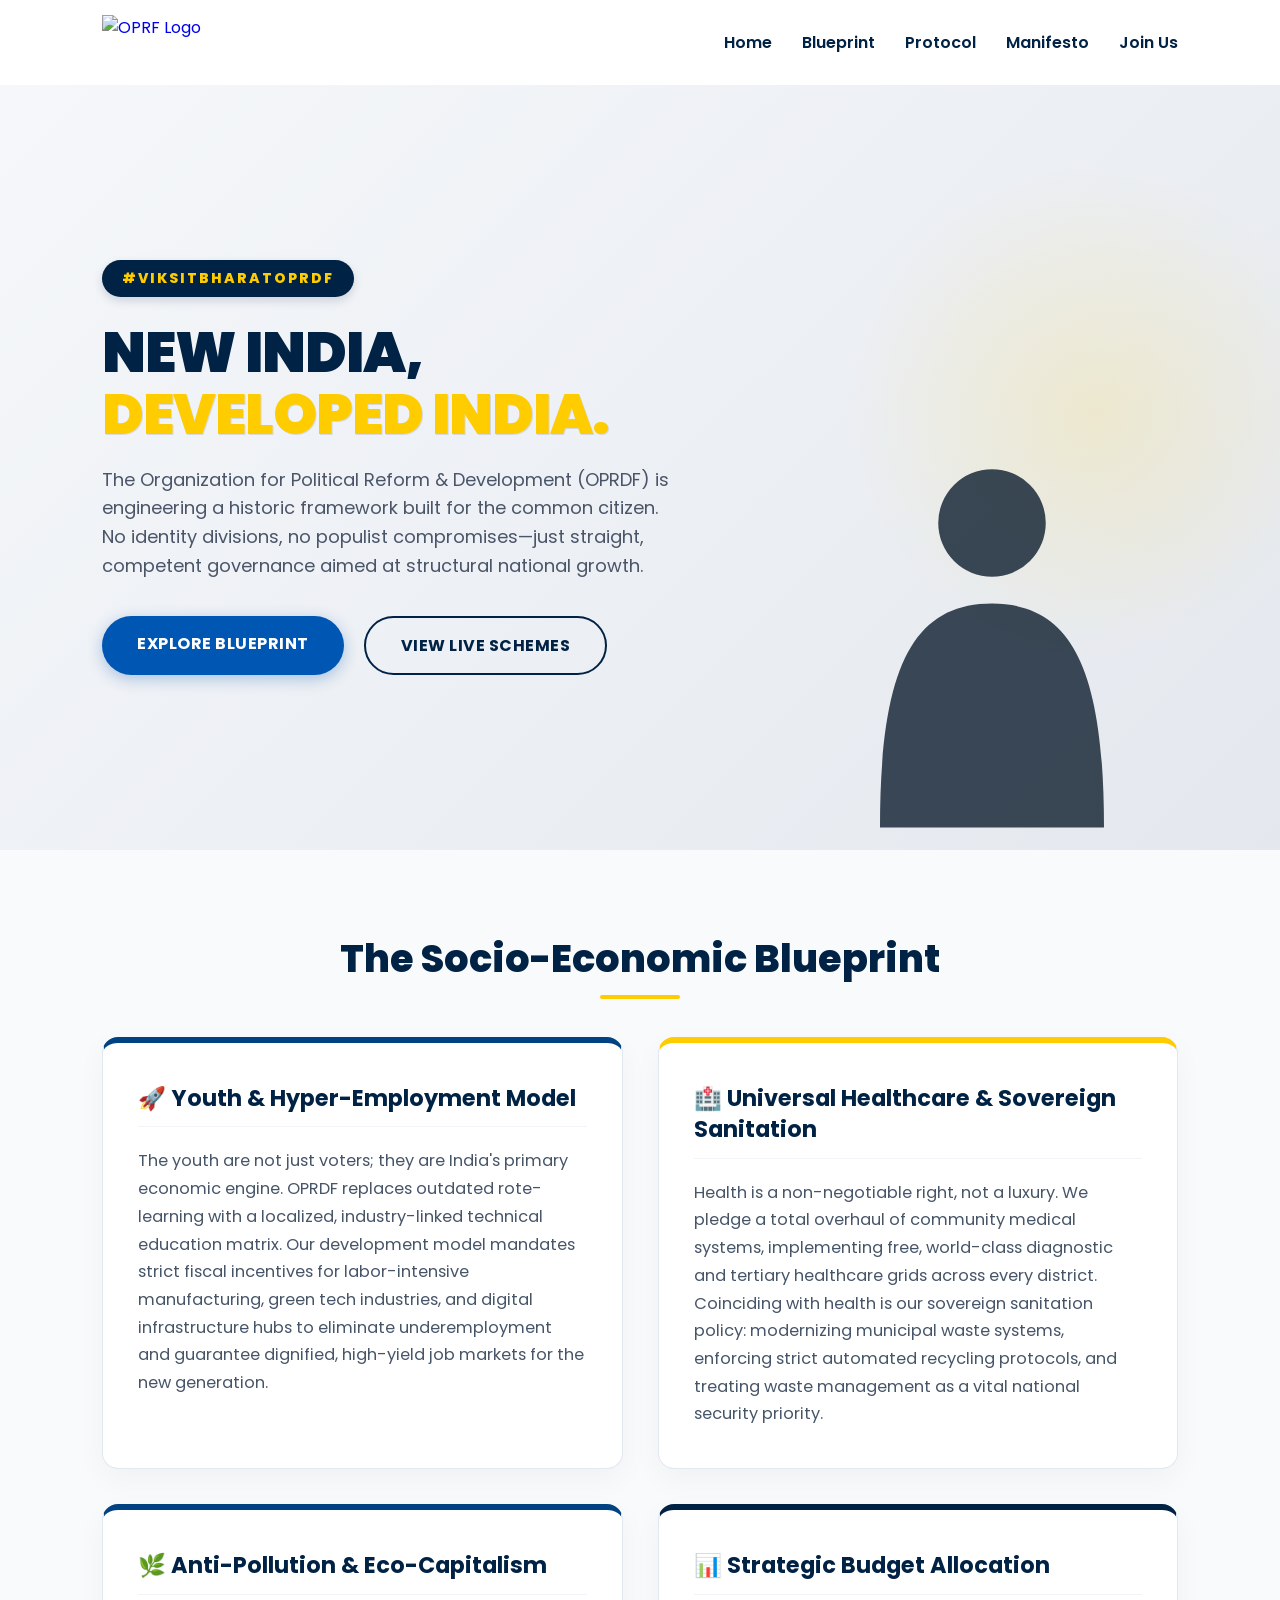
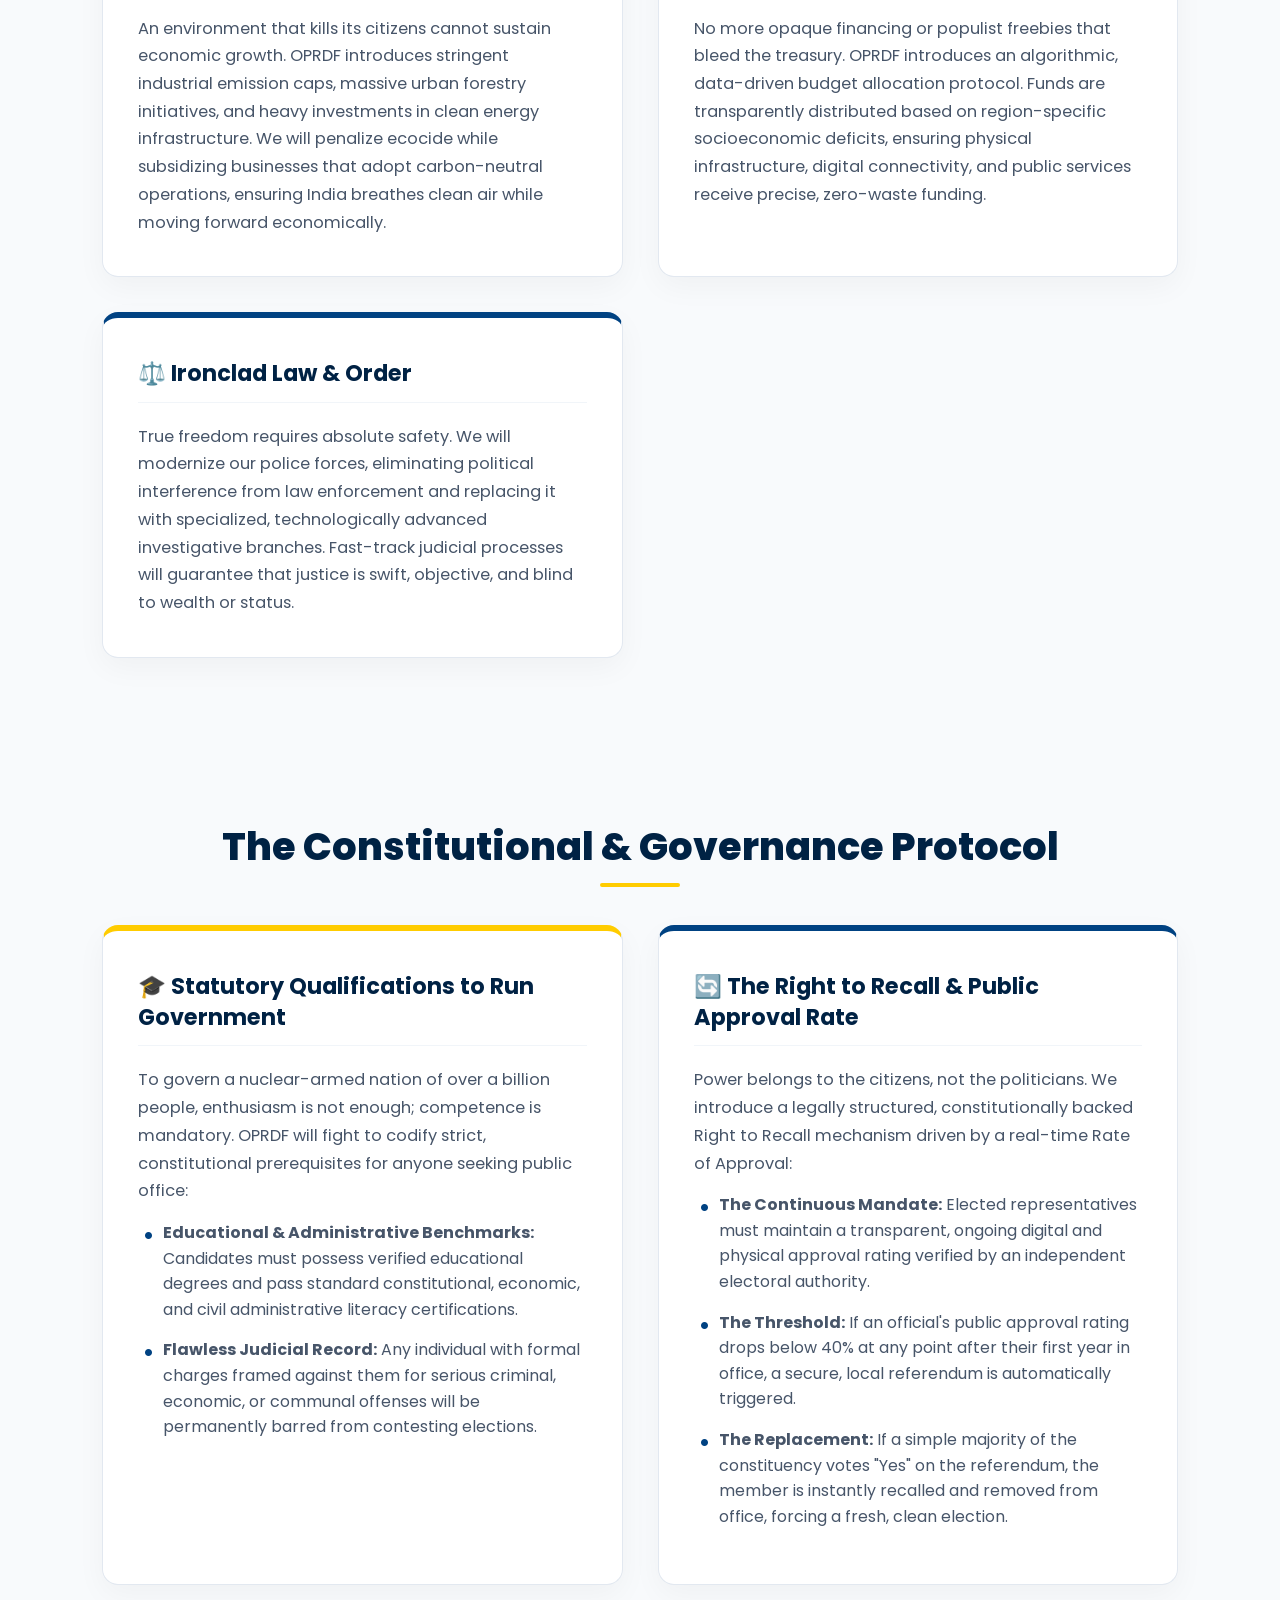
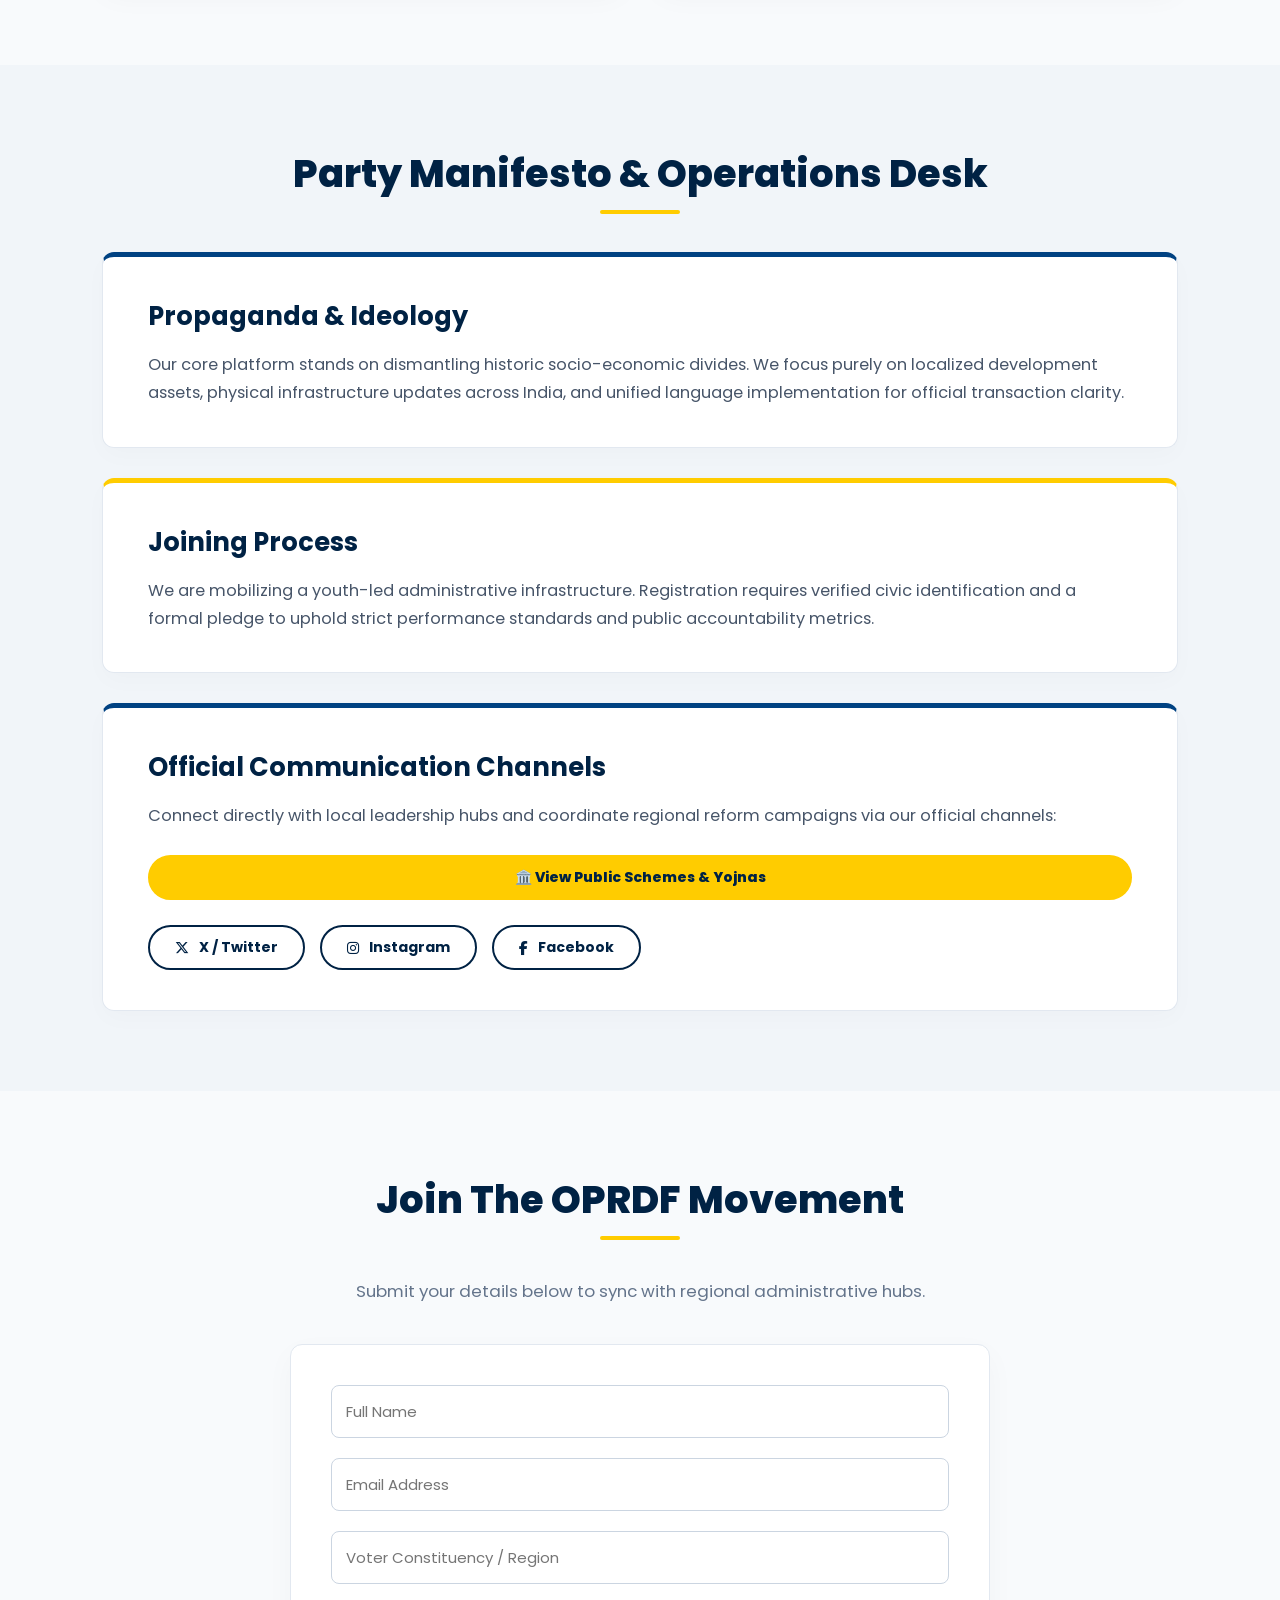
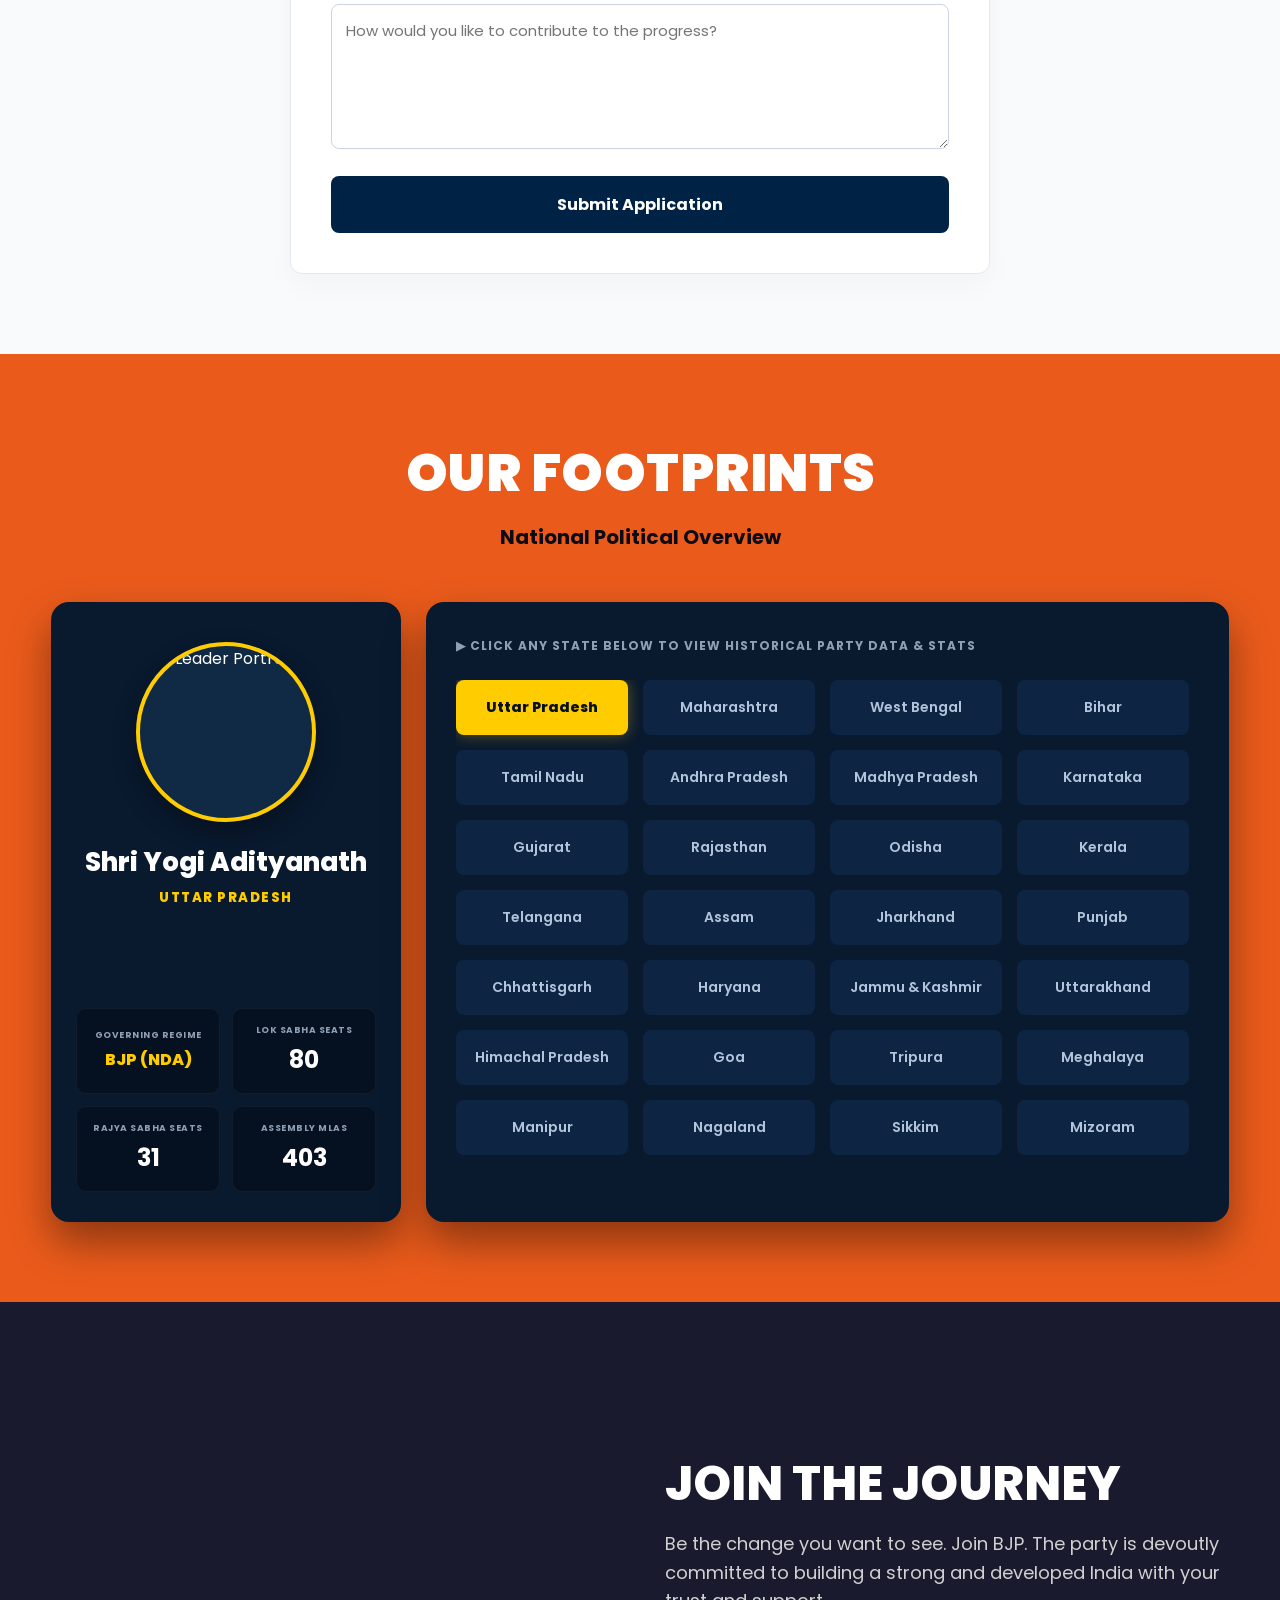
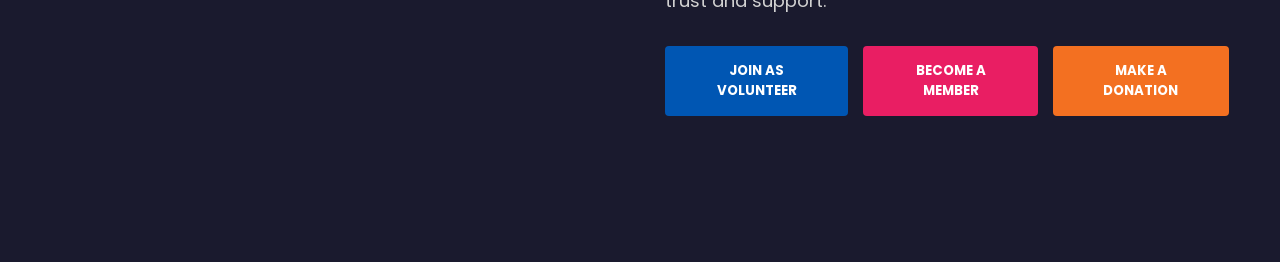
==== commit f1659c34: "Update index.html" ====
--- a/index.html
+++ b/index.html
@@ -663,3 +663,79 @@
     </script>
 </body>
 </html>
+<!-- JOIN THE JOURNEY SECTION -->
+<style>
+    .join-section {
+        background-color: #1a1a2e;
+        color: #ffffff;
+        padding: 80px 4%;
+        display: flex;
+        align-items: center;
+        justify-content: space-between;
+        gap: 50px;
+        position: relative;
+        overflow: hidden;
+    }
+
+    .join-image-side {
+        flex: 1;
+        background: url('https://upload.wikimedia.org/wikipedia/commons/thumb/1/1e/BJP_logo.svg/1200px-BJP_logo.svg.png') no-repeat center center;
+        background-size: contain;
+        min-height: 400px;
+    }
+
+    .join-content-side {
+        flex: 1;
+        max-width: 600px;
+    }
+
+    .join-content-side h2 {
+        font-size: 48px;
+        font-weight: 800;
+        margin-bottom: 10px;
+    }
+
+    .join-content-side h2 span { color: #f37021; }
+
+    .join-content-side p {
+        font-size: 18px;
+        line-height: 1.6;
+        color: #d1d1d1;
+        margin-bottom: 30px;
+    }
+
+    .cta-button-group {
+        display: flex;
+        gap: 15px;
+    }
+
+    .btn-join {
+        padding: 15px 25px;
+        border: none;
+        border-radius: 4px;
+        font-weight: 700;
+        text-transform: uppercase;
+        cursor: pointer;
+        transition: 0.3s;
+    }
+
+    .btn-blue { background: #0056b3; color: white; }
+    .btn-pink { background: #e91e63; color: white; }
+    .btn-orange { background: #f37021; color: white; }
+
+    .btn-join:hover { opacity: 0.9; transform: translateY(-2px); }
+</style>
+
+<section class="join-section">
+    <div class="join-image-side"></div>
+    <div class="join-content-side">
+        <h2>JOIN THE JOURNEY</h2>
+        <p>Be the change you want to see. Join BJP. The party is devoutly committed to building a strong and developed India with your trust and support.</p>
+        
+        <div class="cta-button-group">
+            <button class="btn-join btn-blue">Join as Volunteer</button>
+            <button class="btn-join btn-pink">Become a Member</button>
+            <button class="btn-join btn-orange">Make a Donation</button>
+        </div>
+    </div>
+</section>
